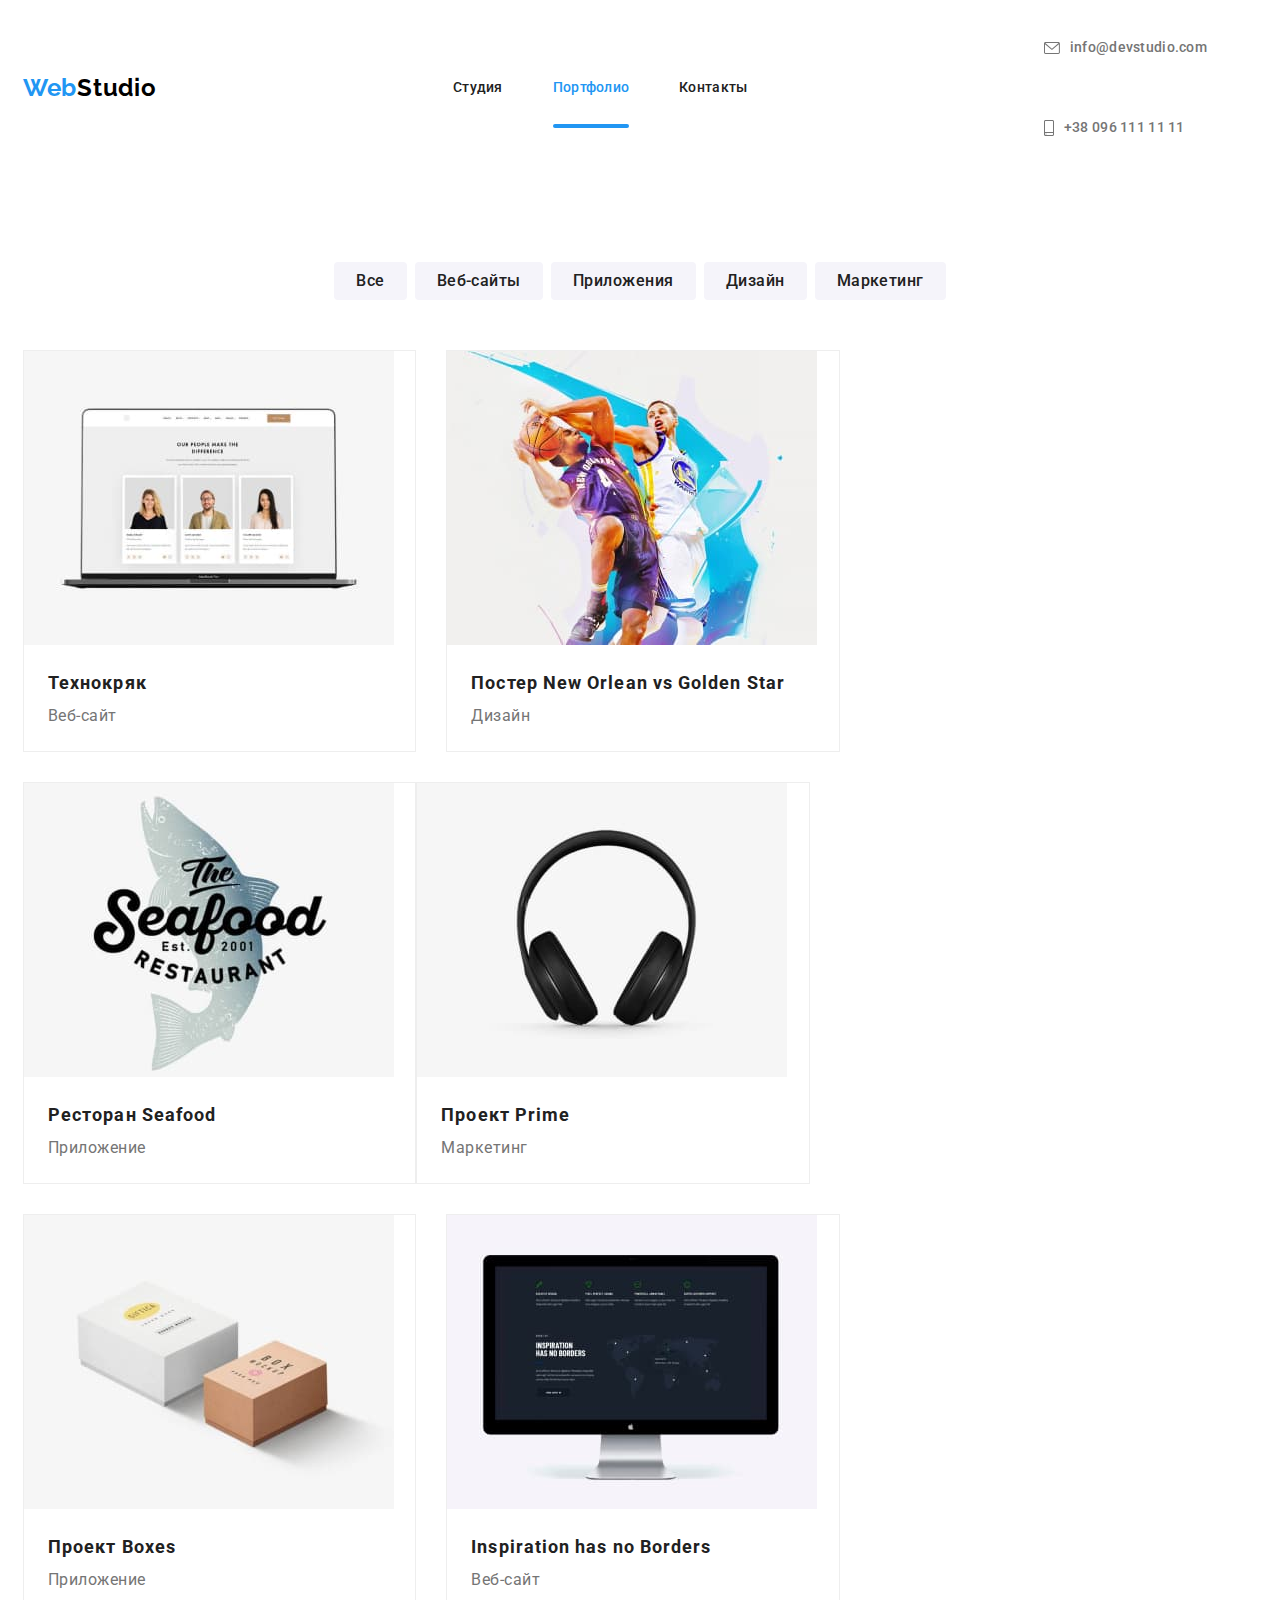
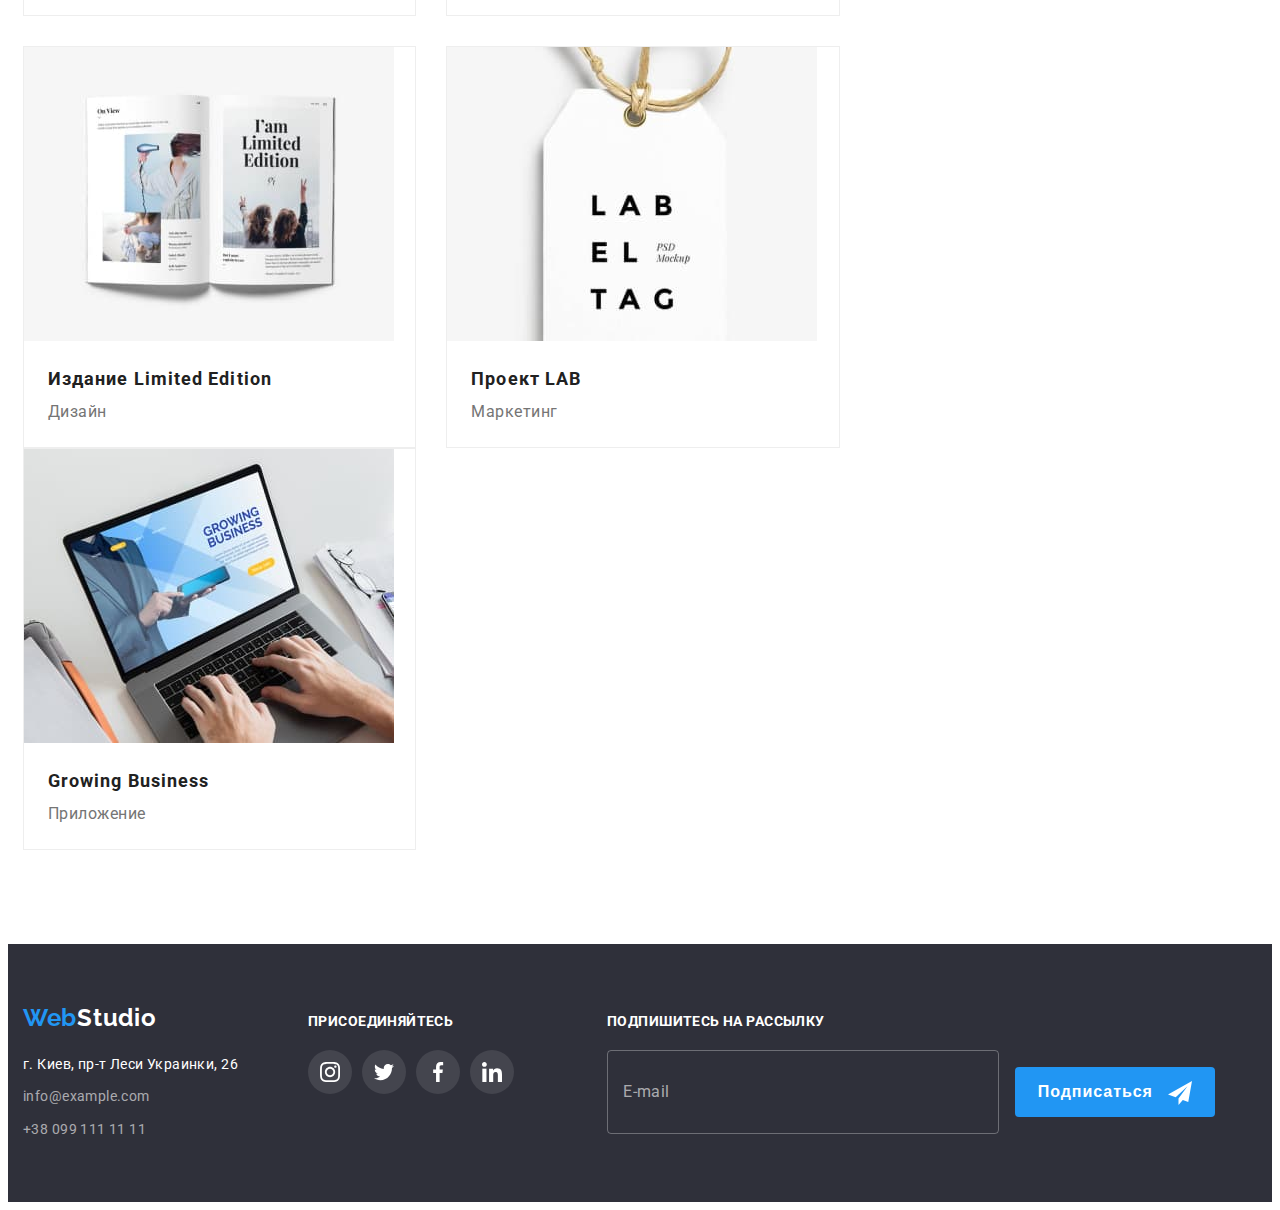
==== portfolio.html @ e081abde "add header mobile-menu" ====
<!DOCTYPE html>
<html lang="en">
    <head>
        <meta charset="UTF-8" />
        <meta http-equiv="X-UA-Compatible" content="IE=edge" />
        <meta name="viewport" content="width=device-width, initial-scale=1.0" />
        <title>Portfolio</title>
        <link rel="preconnect" href="https://fonts.googleapis.com" />
        <link rel="preconnect" href="https://fonts.gstatic.com" crossorigin />
        <link
            href="https://fonts.googleapis.com/css2?family=Raleway:wght@700&family=Roboto:wght@400;500;700;900&display=swap"
            rel="stylesheet"
        />
        <link
            rel="stylesheet"
            href="https://cdnjs.cloudflare.com/ajax/libs/modern-normalize/1.1.0/modern-normalize.min.css"
            integrity="sha512-wpPYUAdjBVSE4KJnH1VR1HeZfpl1ub8YT/NKx4PuQ5NmX2tKuGu6U/JRp5y+Y8XG2tV+wKQpNHVUX03MfMFn9Q=="
            crossorigin="anonymous"
            referrerpolicy="no-referrer"
        />
        <link rel="stylesheet" href="./css/main.min.css" />
    </head>
    <body>
        <header class="header-page">
            <div class="container header-container">
                <a class="logo logo_theme_light link" href="" lang="en"
                    ><span class="logo logo-accent">Web</span>Studio</a
                >
                <nav class="navigation">
                    <ul class="nav-list list">
                        <li class="nav-list__item">
                            <a class="nav-list__link link" href="./index.html">Студия</a>
                        </li>
                        <li class="nav-list__item">
                            <a class="nav-list__link current link" href="">Портфолио</a>
                        </li>
                        <li class="nav-list__item">
                            <a href="" class="nav-list__link link">Контакты</a>
                        </li>
                    </ul>
                </nav>
                <ul class="tel-mail list">
                    <li class="tel-mail__item">
                        <a class="tel-mail__link link" href="mailto:info@devstudio.com">
                            <svg class="tel-mail__icon" width="16" height="12">
                                <use href="./images/icons/sprite.svg#email"></use>
                            </svg>
                            info@devstudio.com
                        </a>
                    </li>
                    <li class="tel-mail__item">
                        <a class="tel-mail__link link" href="tel:+380961111111">
                            <svg class="tel-mail__icon" width="10" height="16">
                                <use href="./images/icons/sprite.svg#phone"></use>
                            </svg>
                            +38 096 111 11 11</a
                        >
                    </li>
                </ul>
            </div>
        </header>
        <main>
            <section class="projects section">
                <div class="container">
                    <h1 class="projects-title visually-hidden">Наши проекты</h1>
                    <ul class="filter-projects list">
                        <li class="filter-projects-item">
                            <button class="filter-projects-btn" type="button">Все</button>
                        </li>
                        <li class="filter-projects-item">
                            <button class="filter-projects-btn" type="button">Веб-сайты</button>
                        </li>
                        <li class="filter-projects-item">
                            <button class="filter-projects-btn" type="button">Приложения</button>
                        </li>
                        <li class="filter-projects-item">
                            <button class="filter-projects-btn" type="button">Дизайн</button>
                        </li>
                        <li class="filter-projects-item">
                            <button class="filter-projects-btn" type="button">Маркетинг</button>
                        </li>
                    </ul>
                    <ul class="projects-list list">
                        <li class="projects-item">
                            <a class="projects-link link" href="">
                                <div class="projects-thumb">
                                    <img
                                        class="projects-img"
                                        src="./images/portfolio-page/project-techno.jpg"
                                        alt="проект Технокряк"
                                        width="370"
                                        height="294"
                                    />
                                    <div class="projects-overlay">
                                        Технокряк это современная площадка распространения
                                        коронавируса. Компании используют эту платформу для
                                        цифрового шпионажа и атак на защищённые сервера конкурентов.
                                    </div>
                                </div>
                                <div class="projects-wrap">
                                    <h2 class="title-projects">Технокряк</h2>
                                    <p class="projects-text">Веб-сайт</p>
                                </div>
                            </a>
                        </li>
                        <li class="projects-item">
                            <a class="projects-link link" href="">
                                <div class="projects-thumb">
                                    <img
                                        class="projects-img"
                                        src="./images/portfolio-page/project-poster.jpg"
                                        alt="проект Постер"
                                        width="370"
                                        height="294"
                                    />
                                    <div class="projects-overlay">
                                        Технокряк это современная площадка распространения
                                        коронавируса. Компании используют эту платформу для
                                        цифрового шпионажа и атак на защищённые сервера конкурентов.
                                    </div>
                                </div>
                                <div class="projects-wrap">
                                    <h2 class="title-projects">
                                        Постер <span lang="en">New Orlean vs Golden Star</span>
                                    </h2>
                                    <p class="projects-text">Дизайн</p>
                                </div>
                            </a>
                        </li>
                        <li class="projects-item">
                            <a class="projects-link link" href="">
                                <div class="projects-thumb">
                                    <img
                                        class="projects-img"
                                        src="./images/portfolio-page/project-seafood.jpg"
                                        alt="проект ресторан Seafood"
                                        width="370"
                                        height="294"
                                    />
                                    <div class="projects-overlay">
                                        Технокряк это современная площадка распространения
                                        коронавируса. Компании используют эту платформу для
                                        цифрового шпионажа и атак на защищённые сервера конкурентов.
                                    </div>
                                </div>
                                <div class="projects-wrap">
                                    <h2 class="title-projects">
                                        Ресторан <span lang="en">Seafood</span>
                                    </h2>
                                    <p class="projects-text">Приложение</p>
                                </div>
                            </a>
                        </li>
                        <li class="projects-item">
                            <a class="projects-link link" href="">
                                <div class="projects-thumb">
                                    <img
                                        class="projects-img"
                                        src="./images/portfolio-page/project-prime.jpg"
                                        alt="проект Prime"
                                        width="370"
                                        height="294"
                                    />
                                    <div class="projects-overlay">
                                        Технокряк это современная площадка распространения
                                        коронавируса. Компании используют эту платформу для
                                        цифрового шпионажа и атак на защищённые сервера конкурентов.
                                    </div>
                                </div>
                                <div class="projects-wrap">
                                    <h2 class="title-projects">
                                        Проект <span lang="en">Prime</span>
                                    </h2>
                                    <p class="projects-text">Маркетинг</p>
                                </div>
                            </a>
                        </li>
                        <li class="projects-item">
                            <a class="projects-link link" href="">
                                <div class="projects-thumb">
                                    <img
                                        class="projects-img"
                                        src="./images/portfolio-page/project-boxes.jpg"
                                        alt="проект Boxes"
                                        width="370"
                                        height="294"
                                    />
                                    <div class="projects-overlay">
                                        Технокряк это современная площадка распространения
                                        коронавируса. Компании используют эту платформу для
                                        цифрового шпионажа и атак на защищённые сервера конкурентов.
                                    </div>
                                </div>
                                <div class="projects-wrap">
                                    <h2 class="title-projects">
                                        Проект <span lang="en">Boxes</span>
                                    </h2>
                                    <p class="projects-text">Приложение</p>
                                </div>
                            </a>
                        </li>
                        <li class="projects-item">
                            <a class="projects-link link" href="">
                                <div class="projects-thumb">
                                    <img
                                        class="projects-img"
                                        src="./images/portfolio-page/project-inspiration.jpg"
                                        alt="проект Inspiration"
                                        width="370"
                                        height="294"
                                    />
                                    <div class="projects-overlay">
                                        Технокряк это современная площадка распространения
                                        коронавируса. Компании используют эту платформу для
                                        цифрового шпионажа и атак на защищённые сервера конкурентов.
                                    </div>
                                </div>
                                <div class="projects-wrap">
                                    <h2 class="title-projects" lang="en">
                                        Inspiration has no Borders
                                    </h2>
                                    <p class="projects-text">Веб-сайт</p>
                                </div>
                            </a>
                        </li>
                        <li class="projects-item">
                            <a class="projects-link link" href="">
                                <div class="projects-thumb">
                                    <img
                                        class="projects-img"
                                        src="./images/portfolio-page/project-edition.jpg"
                                        alt="проект Edition"
                                        width="370"
                                        height="294"
                                    />
                                    <div class="projects-overlay">
                                        Технокряк это современная площадка распространения
                                        коронавируса. Компании используют эту платформу для
                                        цифрового шпионажа и атак на защищённые сервера конкурентов.
                                    </div>
                                </div>
                                <div class="projects-wrap">
                                    <h2 class="title-projects">
                                        Издание <span lang="en">Limited Edition</span>
                                    </h2>
                                    <p class="projects-text">Дизайн</p>
                                </div>
                            </a>
                        </li>
                        <li class="projects-item">
                            <a class="projects-link link" href="">
                                <div class="projects-thumb">
                                    <img
                                        class="projects-img"
                                        src="./images/portfolio-page/project-lab.jpg"
                                        alt="проект LAB"
                                        width="370"
                                        height="294"
                                    />
                                    <div class="projects-overlay">
                                        Технокряк это современная площадка распространения
                                        коронавируса. Компании используют эту платформу для
                                        цифрового шпионажа и атак на защищённые сервера конкурентов.
                                    </div>
                                </div>
                                <div class="projects-wrap">
                                    <h2 class="title-projects">
                                        Проект <span lang="en">LAB</span>
                                    </h2>
                                    <p class="projects-text">Маркетинг</p>
                                </div>
                            </a>
                        </li>
                        <li class="projects-item">
                            <a class="projects-link link" href="">
                                <div class="projects-thumb">
                                    <img
                                        class="projects-img"
                                        src="./images/portfolio-page/project-business.jpg"
                                        alt="проект Business"
                                        width="370"
                                        height="294"
                                    />
                                    <div class="projects-overlay">
                                        Технокряк это современная площадка распространения
                                        коронавируса. Компании используют эту платформу для
                                        цифрового шпионажа и атак на защищённые сервера конкурентов.
                                    </div>
                                </div>
                                <div class="projects-wrap">
                                    <h2 class="title-projects" lang="en">Growing Business</h2>
                                    <p class="projects-text">Приложение</p>
                                </div>
                            </a>
                        </li>
                    </ul>
                </div>
            </section>
        </main>
        <footer class="footer-page">
            <div class="container">
                <div class="logo-contacts-social-subscribe">
                    <div class="logo-contacts">
                        <a class="logo logo_theme_dark link" href="" lang="en"
                            ><span class="logo logo-accent">Web</span>Studio</a
                        >
                        <address>
                            <ul class="contacts list">
                                <li class="contacts__list">
                                    <a
                                        class="address-link link"
                                        href="https://goo.gl/maps/MPuqqHir5dcLgvQc8"
                                        target="_blank"
                                        rel="noopener noreferrer"
                                        >г. Киев, пр-т Леси Украинки, 26</a
                                    >
                                </li>
                                <li class="contacts__list">
                                    <a class="contacts__link link" href="mailto:info@example.com"
                                        >info@example.com</a
                                    >
                                </li>
                                <li class="contacts__list">
                                    <a class="contacts__link link" href="tel:+380991111111"
                                        >+38 099 111 11 11</a
                                    >
                                </li>
                            </ul>
                        </address>
                    </div>
                    <div class="social">
                        <h2 class="social-title">присоединяйтесь</h2>
                        <ul class="social-list list">
                            <li class="social-list__item">
                                <a class="social-list__link_theme_dark" href="">
                                    <svg
                                        class="social-list__icon_theme_dark"
                                        width="20"
                                        height="20"
                                    >
                                        <use href="./images/icons/sprite.svg#instagram"></use>
                                    </svg>
                                </a>
                            </li>
                            <li class="social-list__item">
                                <a class="social-list__link_theme_dark" href="">
                                    <svg
                                        class="social-list__icon_theme_dark"
                                        width="20"
                                        height="20"
                                    >
                                        <use href="./images/icons/sprite.svg#twitter"></use>
                                    </svg>
                                </a>
                            </li>
                            <li class="social-list__item">
                                <a class="social-list__link_theme_dark" href="">
                                    <svg
                                        class="social-list__icon_theme_dark"
                                        width="20"
                                        height="20"
                                    >
                                        <use href="./images/icons/sprite.svg#facebook"></use>
                                    </svg>
                                </a>
                            </li>
                            <li class="social-list__item">
                                <a class="social-list__link_theme_dark" href="">
                                    <svg
                                        class="social-list__icon_theme_dark"
                                        width="20"
                                        height="20"
                                    >
                                        <use href="./images/icons/sprite.svg#linkedin"></use>
                                    </svg>
                                </a>
                            </li>
                        </ul>
                    </div>
                    <div class="subscribe">
                        <b class="subscribe-title">Подпишитесь на рассылку</b>
                        <form class="subscribe-form">
                            <label class="subscribe-field">
                                <input type="text" class="subscribe-input" name="email" />
                                <span class="subscribe-label">E-mail</span>
                            </label>
                            <button class="subscribe-btn" type="submit">
                                Подписаться
                                <svg class="subscribe-icon" width="24" height="24">
                                    <use href="./images/icons/sprite.svg#send"></use>
                                </svg>
                            </button>
                        </form>
                    </div>
                </div>
            </div>
        </footer>
    </body>
</html>
---- css/main.min.css ----
h1,h2,h3,h4,h5,h6,p{margin-top:0;margin-bottom:0}ul,ol{margin-top:0;margin-bottom:0;padding-left:0}img{display:block;max-width:100%;height:auto}.list{list-style:none}.link{text-decoration:none}body{font-family:"Roboto",sans-serif;color:#212121;background-color:#fff}.section{padding-top:94px;padding-bottom:94px}.container{padding-left:15px;padding-right:15px;margin-left:auto;margin-right:auto}.visually-hidden{position:absolute;width:1px;height:1px;margin:-1px;border:0;padding:0;white-space:nowrap;clip-path:inset(100%);clip:rect(0);overflow:hidden}.title{margin-bottom:50px;font-weight:700;font-size:36px;line-height:1.17;text-align:center;letter-spacing:0.03em}.current::after{position:absolute;left:0;bottom:0;content:'';display:block;width:100%;height:4px;background:#2196f3;border-radius:2px}.header-page{position:relative}.header-container{display:flex;justify-content:space-between;align-items:center}@media screen and (max-width: 767px){.burger-btn{background-color:transparent;border:none;padding:10px 0;line-height:0;transition:fill 250ms cubic-bezier(0.4, 0, 0.2, 1)}.burger-btn__icon{fill:#000}.burger-btn:hover .burger-btn__icon,.burger-btn:focus .burger-btn__icon{fill:#2196f3}}@media screen and (min-width: 768px){.burger-btn{display:none}}@media screen and (max-width: 767px){.mobile-menu{position:absolute;top:0;left:0;width:100%;height:100vh;background-color:pink;box-shadow:0px 4px 8px rgba(0,0,0,0.04),0px 2px 4px rgba(0,0,0,0.08),0px 1px 3px rgba(0,0,0,0.16);overflow:auto;opacity:0;visibility:hidden;pointer-events:none;transition:opacity 250ms cubic-bezier(0.4, 0, 0.2, 1),visibility 250ms cubic-bezier(0.4, 0, 0.2, 1)}.mobile-menu.is-open{opacity:1;visibility:visible;pointer-events:auto}.mobile-menu__container{position:relative;padding:48px 15px;margin-left:auto;margin-right:auto}.mobile-menu__close-btn{position:absolute;top:10px;right:15px;background-color:transparent;border:none;padding:0;line-height:0}}@media screen and (min-width: 768px){.mobile-menu{display:none}}.social-list{display:flex;justify-content:center}.social-list__link_theme_light{display:flex;justify-content:center;align-items:center;width:44px;height:44px;background-color:#fff;border-radius:50%;transition:background-color 250ms cubic-bezier(0.4, 0, 0.2, 1)}.social-list__link_theme_light:hover,.social-list__link_theme_light:focus{background-color:#2196f3}.social-list__link_theme_dark{display:flex;justify-content:center;align-items:center;width:44px;height:44px;background-color:rgba(255,255,255,0.1);border-radius:50%;transition:background-color 250ms cubic-bezier(0.4, 0, 0.2, 1)}.social-list__link_theme_dark:hover,.social-list__link_theme_dark:focus{background-color:#2196f3}.social-list__item:not(:last-child){margin-right:10px}.social-list__icon_theme_light{fill:#afb1b8;transition:fill 250ms cubic-bezier(0.4, 0, 0.2, 1)}.social-list__icon_theme_light:hover,.social-list__icon_theme_light:focus{fill:#2196f3}.social-list__link_theme_light:hover .social-list__icon_theme_light,.social-list__link_theme_light:focus .social-list__icon_theme_light{fill:#fff}.social-list__icon_theme_dark{fill:#fff}.social{margin-right:93px}.social-title{margin-bottom:20px;font-weight:700;font-size:14px;line-height:1.14;letter-spacing:0.03em;text-transform:uppercase;color:#fff}.logo{font-family:"Raleway",sans-serif;font-weight:700;font-size:24px;line-height:1.17;letter-spacing:0.03em}.logo-accent{color:#2196f3}.logo_theme_light{display:block;padding-top:16px;padding-bottom:16px;color:#000000}.logo_theme_dark{display:block;margin-bottom:20px;color:#fff}@media screen and (max-width: 767px){.navigation{display:none}}.nav-list{display:flex}.nav-list .nav-list__link.current{color:#2196f3}.nav-list__item:not(:last-child){margin-right:50px}.nav-list__link{position:relative;display:block;padding-top:32px;padding-bottom:32px;font-weight:500;font-size:14px;line-height:1.14;letter-spacing:0.02em;color:#212121;transition:color 250ms cubic-bezier(0.4, 0, 0.2, 1)}.nav-list__link:hover,.nav-list__link:focus{color:#2196f3}@media screen and (max-width: 767px){.tel-mail{display:none}}.tel-mail__item:not(:last-child){margin-right:50px}.tel-mail__link{display:flex;align-items:center;padding-top:32px;padding-bottom:32px;font-weight:500;font-size:14px;line-height:1.14;letter-spacing:0.02em;color:#757575;transition:color 250ms cubic-bezier(0.4, 0, 0.2, 1)}.tel-mail__link:hover,.tel-mail__link:focus{color:#2196f3}.tel-mail__icon{margin-right:10px;fill:#757575;transition:fill 250ms cubic-bezier(0.4, 0, 0.2, 1)}.tel-mail__link:hover .tel-mail__icon,.tel-mail__link:focus .tel-mail__icon{fill:#2196f3}.hero{padding-top:200px;padding-bottom:200px;background-image:linear-gradient(rgba(47,48,58,0.4), rgba(47,48,58,0.4)),url("../images/main-page/main-img.jpg");background-size:cover;background-color:#c4c4c4;text-align:center}.hero-title{margin-bottom:30px;font-weight:900;font-size:44px;line-height:1.36;letter-spacing:0.06em;text-transform:uppercase;color:#fff}.hero-btn{min-width:200px;padding:10px 32px;background-color:#2196f3;box-shadow:0px 4px 4px rgba(0,0,0,0.15);border-radius:4px;border:none;cursor:pointer;font-family:inherit;font-weight:700;font-size:16px;line-height:1.88;letter-spacing:0.06em;color:#fff;transition:background-color 250ms cubic-bezier(0.4, 0, 0.2, 1)}.hero-btn:hover,.hero-btn:focus{background-color:#188ce8}.benefits{padding-top:94px}.benefits-list{display:flex;flex-wrap:wrap}.benefits-item{width:270px}.benefits-item:not(:last-child){margin-right:30px}.benefits-wrap{display:flex;align-items:center;justify-content:center;width:270px;height:120px;margin-bottom:30px;background:#f5f4fa;border-radius:4px}.benefits-subtitle{margin-bottom:10px;font-weight:700;font-size:14px;line-height:1.14;letter-spacing:0.03em;text-transform:uppercase}.benefits-text{font-weight:400;font-size:14px;line-height:1.71;letter-spacing:0.03em;color:#757575}.services-list{display:flex;flex-wrap:wrap}.services-item{position:relative;margin-bottom:30px;flex-basis:calc((100% - 60px) / 3)}.services-item:not(:nth-child(3n)){margin-right:30px}.services-item:nth-last-child(-n+3){margin-bottom:0}.services-label{position:absolute;bottom:0;padding:27px 10px;width:370px;height:70px;font-weight:700;font-size:14px;text-align:center;line-height:1.14;letter-spacing:0.03em;text-transform:uppercase;color:#fff;background:rgba(47,48,58,0.8)}.team{background-color:#f5f4fa}.team-list{display:flex;flex-wrap:wrap}.team-item{margin-bottom:30px;flex-basis:calc((100% - 90px) / 4);background-color:#fff;box-shadow:0px 1px 3px rgba(0,0,0,0.12),0px 1px 1px rgba(0,0,0,0.14),0px 2px 1px rgba(0,0,0,0.2);border-radius:0px 0px 4px 4px}.team-item:not(:nth-child(4n)){margin-right:30px}.team-item:nth-last-child(-n+4){margin-bottom:0}.team-wrap{padding:30px 20px}.team-title{margin-bottom:10px;font-weight:500;font-size:16px;line-height:1.19;text-align:center;letter-spacing:0.03em}.team-text{margin-bottom:16px;font-weight:400;font-size:16px;line-height:1.19;text-align:center;letter-spacing:0.03em;color:#757575}.clients-list{display:flex;justify-content:center}.clients-item:not(:last-child){margin-right:30px}.clients-icon{fill:#afb1b8;transition:fill 250ms cubic-bezier(0.4, 0, 0.2, 1)}.clients-link:hover .clients-icon,.clients-link:focus .clients-icon{fill:#2196f3}.clients-link{display:flex;align-items:center;justify-content:center;width:170px;height:92px;border:1px solid #afb1b8;border-radius:4px;color:#afb1b8;transition:border 250ms cubic-bezier(0.4, 0, 0.2, 1)}.clients-link:hover,.clients-link:focus{fill:#2196f3;border:1px solid #2196f3}.footer-page{padding-top:60px;padding-bottom:60px;background-color:#2f303a}.logo-contacts-social-subscribe{display:flex;align-items:baseline}.logo-contacts{margin-right:70px}.address-link{font-style:normal;font-weight:400;font-size:14px;line-height:1.71;letter-spacing:0.03em;color:#fff;transition:color 250ms cubic-bezier(0.4, 0, 0.2, 1)}.address-link:hover,.address-link:focus{color:#2196f3}.contacts__list:not(:last-child){margin-bottom:9px}.contacts__link{font-style:normal;font-weight:400;font-size:14px;line-height:1.71;letter-spacing:0.03em;color:rgba(255,255,255,0.6);transition:color 250ms cubic-bezier(0.4, 0, 0.2, 1)}.contacts__link:hover,.contacts__link:focus{color:#2196f3}.subscribe-title{display:block;margin-bottom:20px;font-weight:700;font-size:14px;line-height:1.14;letter-spacing:0.03em;text-transform:uppercase;color:#fff}.subscribe-field{position:relative}.subscribe-input{padding:16px;margin-right:12px;width:358px;height:50px;background-color:transparent;border:1px solid rgba(255,255,255,0.3);border-radius:4px;color:#fff}.subscribe-label{position:absolute;top:0;left:16px;font-weight:400;font-size:16px;line-height:1.25;letter-spacing:0.03em;color:rgba(255,255,255,0.6)}.subscribe-btn{min-width:200px;padding:10px;font-weight:700;font-size:16px;line-height:1.88;letter-spacing:0.06em;color:#fff;background:#2196f3;border-radius:4px;border-style:none;cursor:pointer;box-shadow:none}.subscribe-icon{margin-left:10px;vertical-align:middle;text-align:center}.backdrop{position:fixed;top:0;left:0;background-color:rgba(0,0,0,0.2);width:100%;height:100%;opacity:1;transition:opacity 250ms cubic-bezier(0.4, 0, 0.2, 1)}.backdrop.is-hidden{opacity:0;pointer-events:none}.modal{position:absolute;top:50%;left:50%;transform:translate(-50%, -50%) scale(1);width:528px;height:581px;background-color:#fff;box-shadow:0px 1px 3px rgba(0,0,0,0.12),0px 1px 1px rgba(0,0,0,0.14),0px 2px 1px rgba(0,0,0,0.2);border-radius:4px;opacity:1;transition:transform 250ms cubic-bezier(0.4, 0, 0.2, 1),opacity 250ms cubic-bezier(0.4, 0, 0.2, 1)}.backdrop.is-hidden .modal{transform:translate(-50%, -50%) scale(0.5);opacity:0}.modal-btn{display:flex;margin-left:auto;padding:8px;border:none;background-color:#fff;cursor:pointer}.modal-icon{padding:6px;text-align:center;border:1px solid rgba(0,0,0,0.1);border-radius:50%;transition:fill 250ms cubic-bezier(0.4, 0, 0.2, 1)}.modal-btn:hover .modal-icon,.modal-btn:focus .modal-icon{fill:#2196f3}.modal-form{padding:0 40px}.modal-form-title{display:block;margin-bottom:12px;font-weight:700;font-size:20px;line-height:1.15;text-align:center;letter-spacing:0.03em;color:#212121}.modal-field{position:relative;display:flex;flex-direction:column}.modal-label{margin-bottom:4px;font-weight:400;font-size:12px;line-height:1.17;letter-spacing:0.01em;color:#757575}.modal-input{padding-left:40px;width:448px;height:40px;margin-bottom:10px;border:1px solid rgba(33,33,33,0.2);border-radius:4px;transition:border 250ms cubic-bezier(0.4, 0, 0.2, 1)}.modal-input:hover,.modal-input:focus{border:1px solid #2196f3}.form-icon{position:absolute;top:42%;left:12px;fill:#212121;transition:fill 250ms cubic-bezier(0.4, 0, 0.2, 1)}.modal-input:hover+.form-icon,.modal-input:focus+.form-icon{fill:#2196f3}.modal-textarea{padding:12px 16px;margin-bottom:20px;width:448px;height:120px;font-weight:400;font-size:12px;line-height:1.17;letter-spacing:0.01em;border:1px solid rgba(33,33,33,0.2);border-radius:4px;resize:none;transition:border 250ms cubic-bezier(0.4, 0, 0.2, 1)}.modal-textarea:hover,.modal-textarea:focus{border:1px solid #2196f3}.modal-textarea::placeholder{color:rgba(117,117,117,0.5)}.form-btn{min-width:200px;padding:10px;display:block;margin-left:auto;margin-right:auto;font-weight:700;font-size:16px;line-height:1.88;text-align:center;letter-spacing:0.06em;color:#ffffff;background-color:#2196f3;box-shadow:0px 4px 4px rgba(0,0,0,0.15);border-radius:4px;border:none;cursor:pointer;transition:background-color 250ms cubic-bezier(0.4, 0, 0.2, 1)}.form-btn:hover,.form-btn:focus{background-color:#188ce8}.checkbox-label{display:flex;align-items:center;margin-bottom:30px;font-weight:400;font-size:14px;line-height:1.71;letter-spacing:0.03em;color:#757575}.checkbox-link{margin-left:4px;font-weight:400;font-size:14px;line-height:1.71;letter-spacing:0.03em;text-decoration-line:underline;color:#2196f3}.checkbox{position:absolute;width:1px;height:1px;margin:-1px;border:0;padding:0;white-space:nowrap;clip-path:inset(100%);clip:rect(0);overflow:hidden}.checkbox-icon{margin-right:8px;fill:none;border:2px solid #212121;border-radius:2px;transition:background-color 250ms cubic-bezier(0.4, 0, 0.2, 1)}.checkbox:checked+.checkbox-icon{background-color:#2196f3;border:none;background-size:contain;background-origin:border-box}.filter-projects{margin-bottom:50px;display:flex;justify-content:center}.filter-projects-item:not(:last-child){margin-right:8px}.filter-projects-btn{padding:6px 22px;font-family:inherit;font-weight:500;font-size:16px;line-height:1.63;text-align:center;letter-spacing:0.03em;color:#212121;background-color:#f5f4fa;border-radius:4px;border-style:none;cursor:pointer;box-shadow:none;transition:background-color 250ms cubic-bezier(0.4, 0, 0.2, 1),color 250ms cubic-bezier(0.4, 0, 0.2, 1),box-shadow 250ms cubic-bezier(0.4, 0, 0.2, 1)}.filter-projects-btn:hover,.filter-projects-btn:focus{background-color:#2196f3;color:#fff;box-shadow:0px 3px 1px rgba(0,0,0,0.1),0px 1px 2px rgba(0,0,0,0.08),0px 2px 2px rgba(0,0,0,0.12)}.projects-list{display:flex;flex-wrap:wrap}.projects-item{margin-bottom:30px;flex-basis:calc((100% - 60px) / 3);border:1px solid #eeeeee}.projects-item:nth-last-child(-n+3){margin-bottom:0}.projects-item:not(:nth-child(3n)){margin-right:30px}.projects-link{display:block;box-shadow:none;transition:box-shadow 250ms cubic-bezier(0.4, 0, 0.2, 1)}.projects-link:hover,.projects-link:focus{box-shadow:0px 1px 1px rgba(0,0,0,0.12),0px 4px 4px rgba(0,0,0,0.06),1px 4px 6px rgba(0,0,0,0.16)}.projects-thumb{position:relative;overflow:hidden}.projects-overlay{position:absolute;width:100%;height:100%;top:0;padding:63px 24px;background:rgba(33,150,243,0.9);font-weight:400;font-size:18px;line-height:1.56;letter-spacing:0.03em;color:#fff;opacity:0;transform:translateY(100%);transition:transform 250ms cubic-bezier(0.4, 0, 0.2, 1),opacity 250ms cubic-bezier(0.4, 0, 0.2, 1)}.projects-link:hover .projects-overlay,.projects-link:focus .projects-overlay{opacity:1;transform:translateY(0)}.projects-wrap{padding:20px 24px}.title-projects{font-weight:700;font-size:18px;line-height:2;letter-spacing:0.06em;color:#212121}.projects-text{font-weight:400;font-size:16px;line-height:1.88;letter-spacing:0.03em;color:#757575}
/*# sourceMappingURL=main.min.css.map */
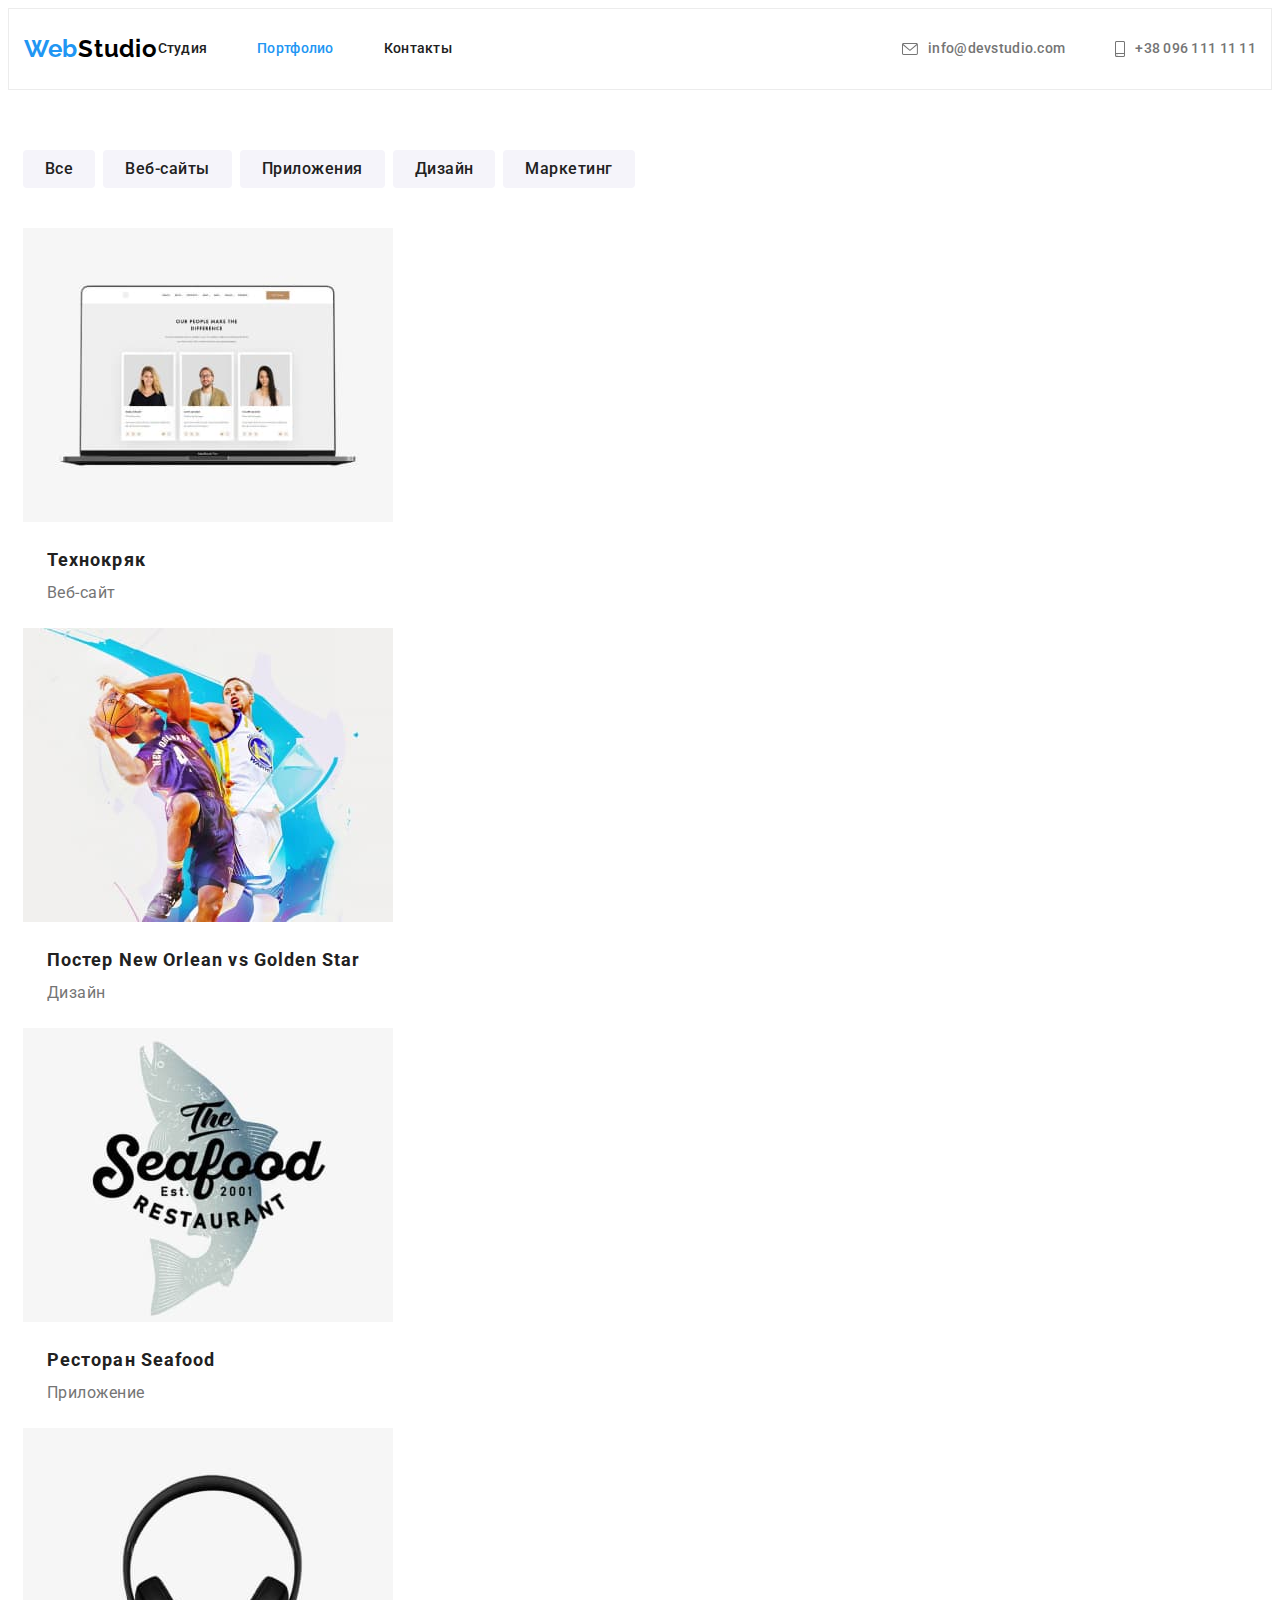
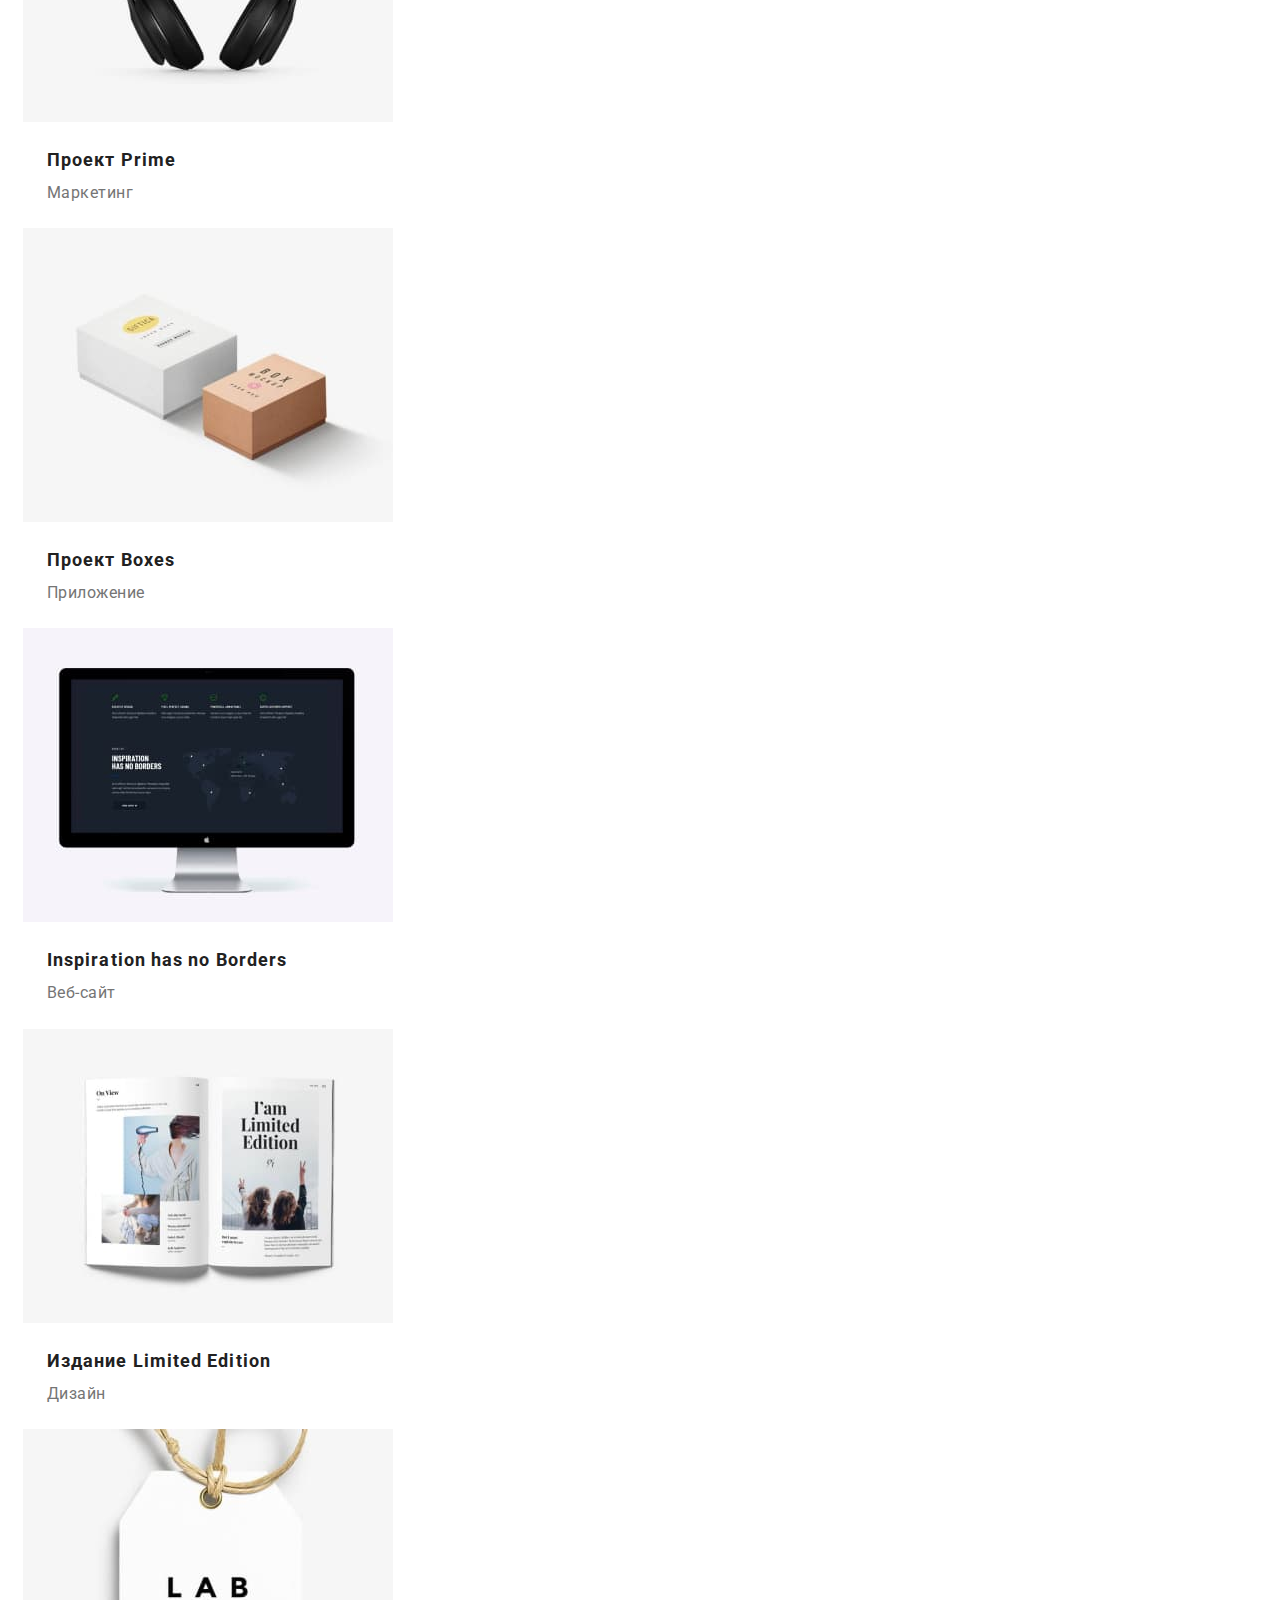
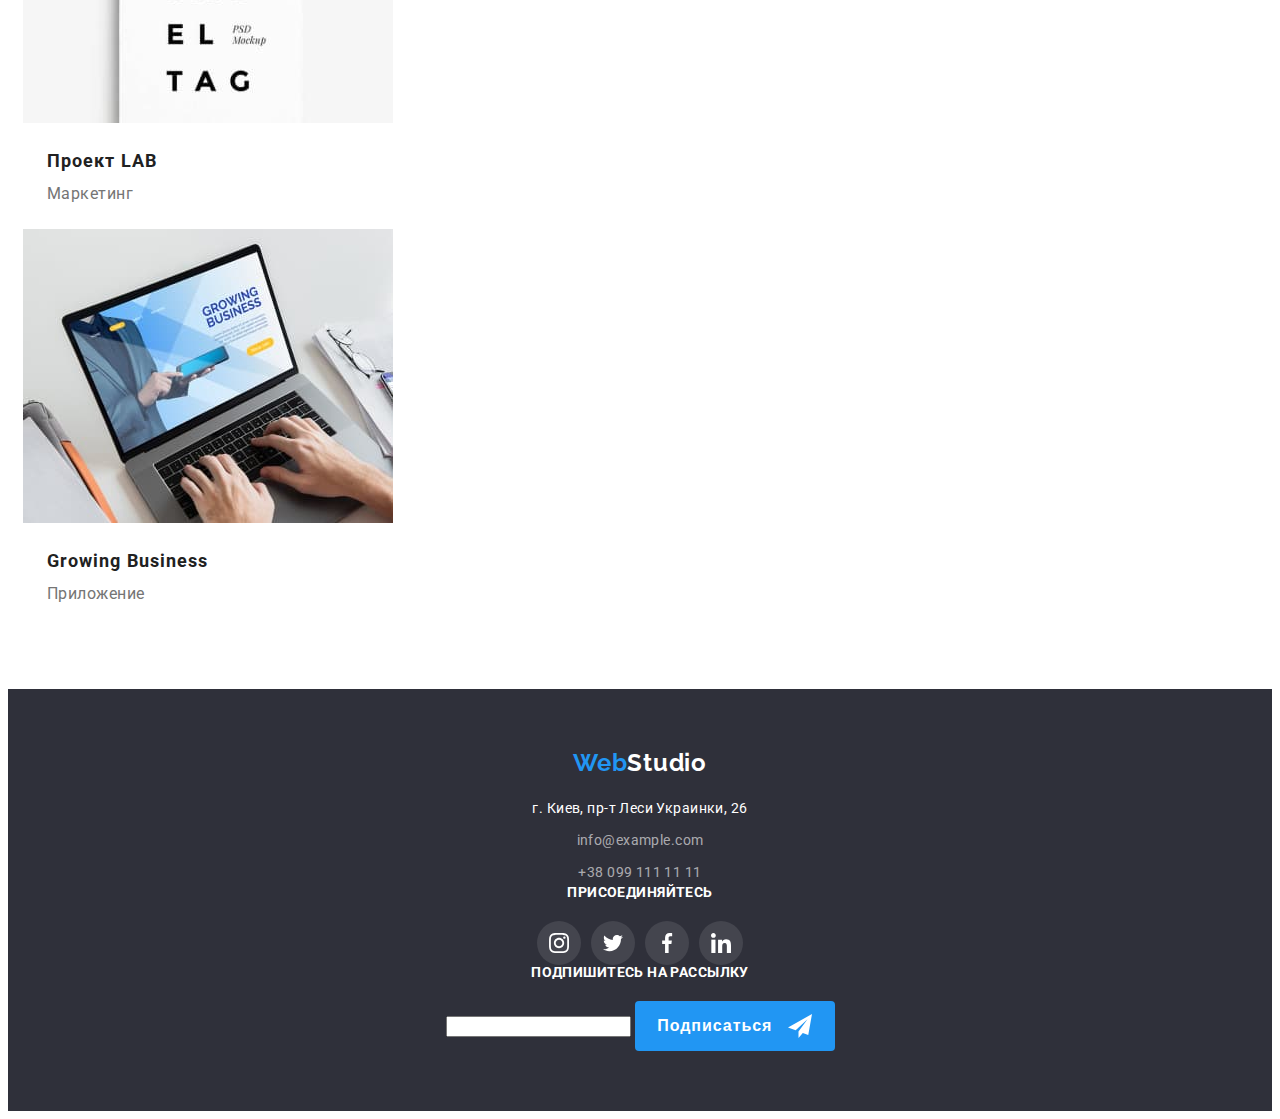
==== commit 9ce2f865: "add mobile version" ====
--- a/portfolio.html
+++ b/portfolio.html
@@ -26,6 +26,11 @@
                 <a class="logo logo_theme_light link" href="" lang="en"
                     ><span class="logo logo-accent">Web</span>Studio</a
                 >
+                <button type="button" class="burger-btn" data-menu-open>
+                    <svg class="burger-btn__icon" width="40" height="40">
+                        <use href="./images/icons/sprite.svg#burger-menu"></use>
+                    </svg>
+                </button>
                 <nav class="navigation">
                     <ul class="nav-list list">
                         <li class="nav-list__item">
@@ -57,6 +62,56 @@
                         >
                     </li>
                 </ul>
+            </div>
+            <div class="mobile-menu" data-menu>
+                <div class="mobile-menu__container">
+                    <button type="button" class="mobile-menu__close-btn" data-menu-close>
+                        <svg class="mobile-menu__icon" width="40" height="40">
+                            <use href="./images/icons/sprite.svg#close-burger"></use>
+                        </svg>
+                    </button>
+                    <ul class="nav-list list">
+                        <li class="nav-list__item">
+                            <a class="nav-list__link link" href="./index.html">Студия</a>
+                        </li>
+                        <li class="nav-list__item">
+                            <a class="nav-list__link current link" href="">Портфолио</a>
+                        </li>
+                        <li class="nav-list__item">
+                            <a class="nav-list__link link" href="">Контакты</a>
+                        </li>
+                    </ul>
+                    <ul class="mobile-contacts list">
+                        <li class="mobile-contacts__item">
+                            <a
+                                class="mobile-contacts__link mobile-contacts_phone_blue link"
+                                href="tel:+380961111111"
+                                >+38 096 111 11 11
+                            </a>
+                        </li>
+                        <li class="mobile-contacts__item">
+                            <a
+                                class="mobile-contacts__link mobile-contacts_mail_grey link"
+                                href="mailto:info@devstudio.com"
+                                >info@devstudio.com</a
+                            >
+                        </li>
+                    </ul>
+                    <ul class="mobile-social list">
+                        <li class="mobile-social__item">
+                            <a class="mobile-social__link link" href="">Instagram</a>
+                        </li>
+                        <li class="mobile-social__item">
+                            <a class="mobile-social__link link" href="">Twitter</a>
+                        </li>
+                        <li class="mobile-social__item">
+                            <a class="mobile-social__link link" href="">Facebook</a>
+                        </li>
+                        <li class="mobile-social__item">
+                            <a class="mobile-social__link link" href="">LinkedIn</a>
+                        </li>
+                    </ul>
+                </div>
             </div>
         </header>
         <main>
@@ -395,5 +450,6 @@
                 </div>
             </div>
         </footer>
+        <script src="./js/menu.js"></script>
     </body>
 </html>
--- a/css/main.min.css
+++ b/css/main.min.css
@@ -1,2 +1,2 @@
-h1,h2,h3,h4,h5,h6,p{margin-top:0;margin-bottom:0}ul,ol{margin-top:0;margin-bottom:0;padding-left:0}img{display:block;max-width:100%;height:auto}.list{list-style:none}.link{text-decoration:none}body{font-family:"Roboto",sans-serif;color:#212121;background-color:#fff}.section{padding-top:94px;padding-bottom:94px}.container{padding-left:15px;padding-right:15px;margin-left:auto;margin-right:auto}.visually-hidden{position:absolute;width:1px;height:1px;margin:-1px;border:0;padding:0;white-space:nowrap;clip-path:inset(100%);clip:rect(0);overflow:hidden}.title{margin-bottom:50px;font-weight:700;font-size:36px;line-height:1.17;text-align:center;letter-spacing:0.03em}.current::after{position:absolute;left:0;bottom:0;content:'';display:block;width:100%;height:4px;background:#2196f3;border-radius:2px}.header-page{position:relative}.header-container{display:flex;justify-content:space-between;align-items:center}@media screen and (max-width: 767px){.burger-btn{background-color:transparent;border:none;padding:10px 0;line-height:0;transition:fill 250ms cubic-bezier(0.4, 0, 0.2, 1)}.burger-btn__icon{fill:#000}.burger-btn:hover .burger-btn__icon,.burger-btn:focus .burger-btn__icon{fill:#2196f3}}@media screen and (min-width: 768px){.burger-btn{display:none}}@media screen and (max-width: 767px){.mobile-menu{position:absolute;top:0;left:0;width:100%;height:100vh;background-color:pink;box-shadow:0px 4px 8px rgba(0,0,0,0.04),0px 2px 4px rgba(0,0,0,0.08),0px 1px 3px rgba(0,0,0,0.16);overflow:auto;opacity:0;visibility:hidden;pointer-events:none;transition:opacity 250ms cubic-bezier(0.4, 0, 0.2, 1),visibility 250ms cubic-bezier(0.4, 0, 0.2, 1)}.mobile-menu.is-open{opacity:1;visibility:visible;pointer-events:auto}.mobile-menu__container{position:relative;padding:48px 15px;margin-left:auto;margin-right:auto}.mobile-menu__close-btn{position:absolute;top:10px;right:15px;background-color:transparent;border:none;padding:0;line-height:0}}@media screen and (min-width: 768px){.mobile-menu{display:none}}.social-list{display:flex;justify-content:center}.social-list__link_theme_light{display:flex;justify-content:center;align-items:center;width:44px;height:44px;background-color:#fff;border-radius:50%;transition:background-color 250ms cubic-bezier(0.4, 0, 0.2, 1)}.social-list__link_theme_light:hover,.social-list__link_theme_light:focus{background-color:#2196f3}.social-list__link_theme_dark{display:flex;justify-content:center;align-items:center;width:44px;height:44px;background-color:rgba(255,255,255,0.1);border-radius:50%;transition:background-color 250ms cubic-bezier(0.4, 0, 0.2, 1)}.social-list__link_theme_dark:hover,.social-list__link_theme_dark:focus{background-color:#2196f3}.social-list__item:not(:last-child){margin-right:10px}.social-list__icon_theme_light{fill:#afb1b8;transition:fill 250ms cubic-bezier(0.4, 0, 0.2, 1)}.social-list__icon_theme_light:hover,.social-list__icon_theme_light:focus{fill:#2196f3}.social-list__link_theme_light:hover .social-list__icon_theme_light,.social-list__link_theme_light:focus .social-list__icon_theme_light{fill:#fff}.social-list__icon_theme_dark{fill:#fff}.social{margin-right:93px}.social-title{margin-bottom:20px;font-weight:700;font-size:14px;line-height:1.14;letter-spacing:0.03em;text-transform:uppercase;color:#fff}.logo{font-family:"Raleway",sans-serif;font-weight:700;font-size:24px;line-height:1.17;letter-spacing:0.03em}.logo-accent{color:#2196f3}.logo_theme_light{display:block;padding-top:16px;padding-bottom:16px;color:#000000}.logo_theme_dark{display:block;margin-bottom:20px;color:#fff}@media screen and (max-width: 767px){.navigation{display:none}}.nav-list{display:flex}.nav-list .nav-list__link.current{color:#2196f3}.nav-list__item:not(:last-child){margin-right:50px}.nav-list__link{position:relative;display:block;padding-top:32px;padding-bottom:32px;font-weight:500;font-size:14px;line-height:1.14;letter-spacing:0.02em;color:#212121;transition:color 250ms cubic-bezier(0.4, 0, 0.2, 1)}.nav-list__link:hover,.nav-list__link:focus{color:#2196f3}@media screen and (max-width: 767px){.tel-mail{display:none}}.tel-mail__item:not(:last-child){margin-right:50px}.tel-mail__link{display:flex;align-items:center;padding-top:32px;padding-bottom:32px;font-weight:500;font-size:14px;line-height:1.14;letter-spacing:0.02em;color:#757575;transition:color 250ms cubic-bezier(0.4, 0, 0.2, 1)}.tel-mail__link:hover,.tel-mail__link:focus{color:#2196f3}.tel-mail__icon{margin-right:10px;fill:#757575;transition:fill 250ms cubic-bezier(0.4, 0, 0.2, 1)}.tel-mail__link:hover .tel-mail__icon,.tel-mail__link:focus .tel-mail__icon{fill:#2196f3}.hero{padding-top:200px;padding-bottom:200px;background-image:linear-gradient(rgba(47,48,58,0.4), rgba(47,48,58,0.4)),url("../images/main-page/main-img.jpg");background-size:cover;background-color:#c4c4c4;text-align:center}.hero-title{margin-bottom:30px;font-weight:900;font-size:44px;line-height:1.36;letter-spacing:0.06em;text-transform:uppercase;color:#fff}.hero-btn{min-width:200px;padding:10px 32px;background-color:#2196f3;box-shadow:0px 4px 4px rgba(0,0,0,0.15);border-radius:4px;border:none;cursor:pointer;font-family:inherit;font-weight:700;font-size:16px;line-height:1.88;letter-spacing:0.06em;color:#fff;transition:background-color 250ms cubic-bezier(0.4, 0, 0.2, 1)}.hero-btn:hover,.hero-btn:focus{background-color:#188ce8}.benefits{padding-top:94px}.benefits-list{display:flex;flex-wrap:wrap}.benefits-item{width:270px}.benefits-item:not(:last-child){margin-right:30px}.benefits-wrap{display:flex;align-items:center;justify-content:center;width:270px;height:120px;margin-bottom:30px;background:#f5f4fa;border-radius:4px}.benefits-subtitle{margin-bottom:10px;font-weight:700;font-size:14px;line-height:1.14;letter-spacing:0.03em;text-transform:uppercase}.benefits-text{font-weight:400;font-size:14px;line-height:1.71;letter-spacing:0.03em;color:#757575}.services-list{display:flex;flex-wrap:wrap}.services-item{position:relative;margin-bottom:30px;flex-basis:calc((100% - 60px) / 3)}.services-item:not(:nth-child(3n)){margin-right:30px}.services-item:nth-last-child(-n+3){margin-bottom:0}.services-label{position:absolute;bottom:0;padding:27px 10px;width:370px;height:70px;font-weight:700;font-size:14px;text-align:center;line-height:1.14;letter-spacing:0.03em;text-transform:uppercase;color:#fff;background:rgba(47,48,58,0.8)}.team{background-color:#f5f4fa}.team-list{display:flex;flex-wrap:wrap}.team-item{margin-bottom:30px;flex-basis:calc((100% - 90px) / 4);background-color:#fff;box-shadow:0px 1px 3px rgba(0,0,0,0.12),0px 1px 1px rgba(0,0,0,0.14),0px 2px 1px rgba(0,0,0,0.2);border-radius:0px 0px 4px 4px}.team-item:not(:nth-child(4n)){margin-right:30px}.team-item:nth-last-child(-n+4){margin-bottom:0}.team-wrap{padding:30px 20px}.team-title{margin-bottom:10px;font-weight:500;font-size:16px;line-height:1.19;text-align:center;letter-spacing:0.03em}.team-text{margin-bottom:16px;font-weight:400;font-size:16px;line-height:1.19;text-align:center;letter-spacing:0.03em;color:#757575}.clients-list{display:flex;justify-content:center}.clients-item:not(:last-child){margin-right:30px}.clients-icon{fill:#afb1b8;transition:fill 250ms cubic-bezier(0.4, 0, 0.2, 1)}.clients-link:hover .clients-icon,.clients-link:focus .clients-icon{fill:#2196f3}.clients-link{display:flex;align-items:center;justify-content:center;width:170px;height:92px;border:1px solid #afb1b8;border-radius:4px;color:#afb1b8;transition:border 250ms cubic-bezier(0.4, 0, 0.2, 1)}.clients-link:hover,.clients-link:focus{fill:#2196f3;border:1px solid #2196f3}.footer-page{padding-top:60px;padding-bottom:60px;background-color:#2f303a}.logo-contacts-social-subscribe{display:flex;align-items:baseline}.logo-contacts{margin-right:70px}.address-link{font-style:normal;font-weight:400;font-size:14px;line-height:1.71;letter-spacing:0.03em;color:#fff;transition:color 250ms cubic-bezier(0.4, 0, 0.2, 1)}.address-link:hover,.address-link:focus{color:#2196f3}.contacts__list:not(:last-child){margin-bottom:9px}.contacts__link{font-style:normal;font-weight:400;font-size:14px;line-height:1.71;letter-spacing:0.03em;color:rgba(255,255,255,0.6);transition:color 250ms cubic-bezier(0.4, 0, 0.2, 1)}.contacts__link:hover,.contacts__link:focus{color:#2196f3}.subscribe-title{display:block;margin-bottom:20px;font-weight:700;font-size:14px;line-height:1.14;letter-spacing:0.03em;text-transform:uppercase;color:#fff}.subscribe-field{position:relative}.subscribe-input{padding:16px;margin-right:12px;width:358px;height:50px;background-color:transparent;border:1px solid rgba(255,255,255,0.3);border-radius:4px;color:#fff}.subscribe-label{position:absolute;top:0;left:16px;font-weight:400;font-size:16px;line-height:1.25;letter-spacing:0.03em;color:rgba(255,255,255,0.6)}.subscribe-btn{min-width:200px;padding:10px;font-weight:700;font-size:16px;line-height:1.88;letter-spacing:0.06em;color:#fff;background:#2196f3;border-radius:4px;border-style:none;cursor:pointer;box-shadow:none}.subscribe-icon{margin-left:10px;vertical-align:middle;text-align:center}.backdrop{position:fixed;top:0;left:0;background-color:rgba(0,0,0,0.2);width:100%;height:100%;opacity:1;transition:opacity 250ms cubic-bezier(0.4, 0, 0.2, 1)}.backdrop.is-hidden{opacity:0;pointer-events:none}.modal{position:absolute;top:50%;left:50%;transform:translate(-50%, -50%) scale(1);width:528px;height:581px;background-color:#fff;box-shadow:0px 1px 3px rgba(0,0,0,0.12),0px 1px 1px rgba(0,0,0,0.14),0px 2px 1px rgba(0,0,0,0.2);border-radius:4px;opacity:1;transition:transform 250ms cubic-bezier(0.4, 0, 0.2, 1),opacity 250ms cubic-bezier(0.4, 0, 0.2, 1)}.backdrop.is-hidden .modal{transform:translate(-50%, -50%) scale(0.5);opacity:0}.modal-btn{display:flex;margin-left:auto;padding:8px;border:none;background-color:#fff;cursor:pointer}.modal-icon{padding:6px;text-align:center;border:1px solid rgba(0,0,0,0.1);border-radius:50%;transition:fill 250ms cubic-bezier(0.4, 0, 0.2, 1)}.modal-btn:hover .modal-icon,.modal-btn:focus .modal-icon{fill:#2196f3}.modal-form{padding:0 40px}.modal-form-title{display:block;margin-bottom:12px;font-weight:700;font-size:20px;line-height:1.15;text-align:center;letter-spacing:0.03em;color:#212121}.modal-field{position:relative;display:flex;flex-direction:column}.modal-label{margin-bottom:4px;font-weight:400;font-size:12px;line-height:1.17;letter-spacing:0.01em;color:#757575}.modal-input{padding-left:40px;width:448px;height:40px;margin-bottom:10px;border:1px solid rgba(33,33,33,0.2);border-radius:4px;transition:border 250ms cubic-bezier(0.4, 0, 0.2, 1)}.modal-input:hover,.modal-input:focus{border:1px solid #2196f3}.form-icon{position:absolute;top:42%;left:12px;fill:#212121;transition:fill 250ms cubic-bezier(0.4, 0, 0.2, 1)}.modal-input:hover+.form-icon,.modal-input:focus+.form-icon{fill:#2196f3}.modal-textarea{padding:12px 16px;margin-bottom:20px;width:448px;height:120px;font-weight:400;font-size:12px;line-height:1.17;letter-spacing:0.01em;border:1px solid rgba(33,33,33,0.2);border-radius:4px;resize:none;transition:border 250ms cubic-bezier(0.4, 0, 0.2, 1)}.modal-textarea:hover,.modal-textarea:focus{border:1px solid #2196f3}.modal-textarea::placeholder{color:rgba(117,117,117,0.5)}.form-btn{min-width:200px;padding:10px;display:block;margin-left:auto;margin-right:auto;font-weight:700;font-size:16px;line-height:1.88;text-align:center;letter-spacing:0.06em;color:#ffffff;background-color:#2196f3;box-shadow:0px 4px 4px rgba(0,0,0,0.15);border-radius:4px;border:none;cursor:pointer;transition:background-color 250ms cubic-bezier(0.4, 0, 0.2, 1)}.form-btn:hover,.form-btn:focus{background-color:#188ce8}.checkbox-label{display:flex;align-items:center;margin-bottom:30px;font-weight:400;font-size:14px;line-height:1.71;letter-spacing:0.03em;color:#757575}.checkbox-link{margin-left:4px;font-weight:400;font-size:14px;line-height:1.71;letter-spacing:0.03em;text-decoration-line:underline;color:#2196f3}.checkbox{position:absolute;width:1px;height:1px;margin:-1px;border:0;padding:0;white-space:nowrap;clip-path:inset(100%);clip:rect(0);overflow:hidden}.checkbox-icon{margin-right:8px;fill:none;border:2px solid #212121;border-radius:2px;transition:background-color 250ms cubic-bezier(0.4, 0, 0.2, 1)}.checkbox:checked+.checkbox-icon{background-color:#2196f3;border:none;background-size:contain;background-origin:border-box}.filter-projects{margin-bottom:50px;display:flex;justify-content:center}.filter-projects-item:not(:last-child){margin-right:8px}.filter-projects-btn{padding:6px 22px;font-family:inherit;font-weight:500;font-size:16px;line-height:1.63;text-align:center;letter-spacing:0.03em;color:#212121;background-color:#f5f4fa;border-radius:4px;border-style:none;cursor:pointer;box-shadow:none;transition:background-color 250ms cubic-bezier(0.4, 0, 0.2, 1),color 250ms cubic-bezier(0.4, 0, 0.2, 1),box-shadow 250ms cubic-bezier(0.4, 0, 0.2, 1)}.filter-projects-btn:hover,.filter-projects-btn:focus{background-color:#2196f3;color:#fff;box-shadow:0px 3px 1px rgba(0,0,0,0.1),0px 1px 2px rgba(0,0,0,0.08),0px 2px 2px rgba(0,0,0,0.12)}.projects-list{display:flex;flex-wrap:wrap}.projects-item{margin-bottom:30px;flex-basis:calc((100% - 60px) / 3);border:1px solid #eeeeee}.projects-item:nth-last-child(-n+3){margin-bottom:0}.projects-item:not(:nth-child(3n)){margin-right:30px}.projects-link{display:block;box-shadow:none;transition:box-shadow 250ms cubic-bezier(0.4, 0, 0.2, 1)}.projects-link:hover,.projects-link:focus{box-shadow:0px 1px 1px rgba(0,0,0,0.12),0px 4px 4px rgba(0,0,0,0.06),1px 4px 6px rgba(0,0,0,0.16)}.projects-thumb{position:relative;overflow:hidden}.projects-overlay{position:absolute;width:100%;height:100%;top:0;padding:63px 24px;background:rgba(33,150,243,0.9);font-weight:400;font-size:18px;line-height:1.56;letter-spacing:0.03em;color:#fff;opacity:0;transform:translateY(100%);transition:transform 250ms cubic-bezier(0.4, 0, 0.2, 1),opacity 250ms cubic-bezier(0.4, 0, 0.2, 1)}.projects-link:hover .projects-overlay,.projects-link:focus .projects-overlay{opacity:1;transform:translateY(0)}.projects-wrap{padding:20px 24px}.title-projects{font-weight:700;font-size:18px;line-height:2;letter-spacing:0.06em;color:#212121}.projects-text{font-weight:400;font-size:16px;line-height:1.88;letter-spacing:0.03em;color:#757575}
+h1,h2,h3,h4,h5,h6,p{margin-top:0;margin-bottom:0}ul,ol{margin-top:0;margin-bottom:0;padding-left:0}img{display:block;max-width:100%;height:auto}.list{list-style:none}.link{text-decoration:none}body{font-family:"Roboto",sans-serif;color:#212121;background-color:#fff}.section{padding-top:60px;padding-bottom:60px}.container{padding-left:15px;padding-right:15px;margin-left:auto;margin-right:auto}.visually-hidden{position:absolute;width:1px;height:1px;margin:-1px;border:0;padding:0;white-space:nowrap;clip-path:inset(100%);clip:rect(0);overflow:hidden}.title{margin-bottom:30px;font-weight:700;font-size:28px;line-height:1.18;text-align:center;letter-spacing:0.03em}@media screen and (max-width: 767px){.current{color:#2196f3}}.header-page{position:relative}.header-container{display:flex;justify-content:space-between;align-items:center}@media screen and (max-width: 767px){.burger-btn{background-color:transparent;border:none;padding:10px 0;line-height:0;transition:fill 250ms cubic-bezier(0.4, 0, 0.2, 1)}.burger-btn__icon{fill:#000}.burger-btn:hover .burger-btn__icon,.burger-btn:focus .burger-btn__icon{fill:#2196f3}}@media screen and (min-width: 768px){.burger-btn{display:none}}.header-page{border:1px solid #ececec}@media screen and (max-width: 767px){.mobile-menu{position:absolute;top:0;left:0;width:100%;height:100vh;background-color:#ffffff;box-shadow:0px 4px 8px rgba(0,0,0,0.04),0px 2px 4px rgba(0,0,0,0.08),0px 1px 3px rgba(0,0,0,0.16);overflow:auto;opacity:0;visibility:hidden;pointer-events:none;transition:opacity 250ms cubic-bezier(0.4, 0, 0.2, 1),visibility 250ms cubic-bezier(0.4, 0, 0.2, 1)}.mobile-menu.is-open{opacity:1;visibility:visible;pointer-events:auto}.mobile-menu__container{position:relative;padding:48px 40px;margin-left:auto;margin-right:auto}.mobile-menu__close-btn{position:absolute;top:10px;right:15px;background-color:transparent;border:none;padding:0;line-height:0;transition:fill 250ms cubic-bezier(0.4, 0, 0.2, 1)}.mobile-menu__close-btn:hover .mobile-menu__icon,.mobile-menu__close-btn:focus .mobile-menu__icon{fill:#2196f3}.mobile-contacts__item{margin-bottom:32px}.mobile-contacts__item:last-child{margin-bottom:64px}.mobile-contacts_phone_blue{font-weight:500;font-size:34px;line-height:1.18;letter-spacing:0.02em;color:#2196f3}.mobile-contacts_mail_grey{font-weight:500;font-size:24px;line-height:1.17;letter-spacing:0.02em;color:#757575}.mobile-social__item{display:inline;align-items:baseline}.mobile-social__item:not(:first-child)::before{content:' | ';font-size:24px;color:rgba(33,33,33,0.2);margin:0 5px}.mobile-social__link{font-weight:500;font-size:18px;line-height:1.22;letter-spacing:0.02em;color:#2196f3}}@media screen and (min-width: 768px){.mobile-menu{display:none}}@media screen and (max-width: 767px){.social{margin-bottom:60px}}.social-list{display:flex;justify-content:center}.social-list__link_theme_light{display:flex;justify-content:center;align-items:center;width:44px;height:44px;background-color:#fff;border-radius:50%;transition:background-color 250ms cubic-bezier(0.4, 0, 0.2, 1)}.social-list__link_theme_light:hover,.social-list__link_theme_light:focus{background-color:#2196f3}.social-list__link_theme_dark{display:flex;justify-content:center;align-items:center;width:44px;height:44px;background-color:rgba(255,255,255,0.1);border-radius:50%;transition:background-color 250ms cubic-bezier(0.4, 0, 0.2, 1)}.social-list__link_theme_dark:hover,.social-list__link_theme_dark:focus{background-color:#2196f3}.social-list__item:not(:last-child){margin-right:10px}.social-list__icon_theme_light{fill:#afb1b8;transition:fill 250ms cubic-bezier(0.4, 0, 0.2, 1)}.social-list__icon_theme_light:hover,.social-list__icon_theme_light:focus{fill:#2196f3}.social-list__link_theme_light:hover .social-list__icon_theme_light,.social-list__link_theme_light:focus .social-list__icon_theme_light{fill:#fff}.social-list__icon_theme_dark{fill:#fff}.social-title{margin-bottom:20px;font-weight:700;font-size:14px;line-height:1.14;letter-spacing:0.03em;text-transform:uppercase;color:#fff}.logo{font-family:"Raleway",sans-serif;font-weight:700;font-size:24px;line-height:1.17;letter-spacing:0.03em}.logo-accent{color:#2196f3}.logo_theme_light{display:block;padding-top:16px;padding-bottom:16px;color:#000000}.logo_theme_dark{display:block;margin-bottom:20px;color:#fff}@media screen and (max-width: 767px){.navigation{display:none}.nav-list__item{margin-bottom:32px;position:relative}.nav-list__item:last-child{margin-bottom:302px}.nav-list__link{font-weight:500;font-size:40px;line-height:1.18;letter-spacing:0.02em;color:#212121}}@media screen and (min-width: 1200px){.nav-list{display:flex}.nav-list__item:not(:last-child){margin-right:50px}.nav-list__link{position:relative;display:block;padding-top:32px;padding-bottom:32px;font-weight:500;font-size:14px;line-height:1.14;letter-spacing:0.02em;color:#212121;transition:color 250ms cubic-bezier(0.4, 0, 0.2, 1)}.nav-list__link:hover,.nav-list__link:focus{color:#2196f3}}.nav-list .nav-list__link.current{color:#2196f3}.nav-list__link{transition:color 250ms cubic-bezier(0.4, 0, 0.2, 1)}.nav-list__link:hover,.nav-list__link:focus{color:#2196f3}@media screen and (max-width: 767px){.tel-mail{display:none}}@media screen and (min-width: 1200px){.tel-mail{display:flex;margin-left:auto}.tel-mail__item:not(:last-child){margin-right:50px}.tel-mail__link{display:flex;align-items:center;padding-top:32px;padding-bottom:32px;font-weight:500;font-size:14px;line-height:1.14;letter-spacing:0.02em;color:#757575;transition:color 250ms cubic-bezier(0.4, 0, 0.2, 1)}.tel-mail__link:hover,.tel-mail__link:focus{color:#2196f3}.tel-mail__icon{margin-right:10px;fill:#757575;transition:fill 250ms cubic-bezier(0.4, 0, 0.2, 1)}.tel-mail__link:hover .tel-mail__icon,.tel-mail__link:focus .tel-mail__icon{fill:#2196f3}}.hero{padding-top:118px;padding-bottom:118px;background-image:linear-gradient(rgba(47,48,58,0.4), rgba(47,48,58,0.4)),url("/images/main-page/mobile/main-mob-img.jpg");background-size:cover;background-color:#c4c4c4;text-align:center}.hero-title{margin-bottom:30px;font-weight:900;font-size:26px;line-height:1.62;text-align:center;letter-spacing:0.06em;text-transform:uppercase;color:#ffffff}.hero-btn{min-width:200px;padding:10px 32px;background-color:#2196f3;box-shadow:0px 4px 4px rgba(0,0,0,0.15);border-radius:4px;border:none;cursor:pointer;font-family:inherit;font-weight:700;font-size:16px;line-height:1.88;letter-spacing:0.06em;color:#fff;transition:background-color 250ms cubic-bezier(0.4, 0, 0.2, 1)}.hero-btn:hover,.hero-btn:focus{background-color:#188ce8}.benefits-item{width:450px;height:226px}.benefits-item:not(:last-child){margin-bottom:30px}.benefits-wrap{display:flex;justify-content:center;align-items:center;height:120px;margin-bottom:30px;background:#f5f4fa;border-radius:4px}.benefits-subtitle{margin-bottom:10px;font-weight:700;font-size:14px;line-height:1.14;letter-spacing:0.03em;text-transform:uppercase;text-align:center}.benefits-text{font-weight:400;font-size:14px;line-height:1.71;letter-spacing:0.03em;color:#757575}@media screen and (max-width: 1119px){.services{display:none}}.services-list{display:flex;flex-wrap:wrap}.services-item{position:relative;margin-bottom:30px;flex-basis:calc((100% - 60px) / 3)}.services-item:not(:nth-child(3n)){margin-right:30px}.services-item:nth-last-child(-n+3){margin-bottom:0}.services-label{position:absolute;bottom:0;padding:27px 10px;width:370px;height:70px;font-weight:700;font-size:14px;text-align:center;line-height:1.14;letter-spacing:0.03em;text-transform:uppercase;color:#fff;background:rgba(47,48,58,0.8)}.team{background-color:#f5f4fa}.team-item{margin-bottom:30px;background-color:#fff;box-shadow:0px 1px 3px rgba(0,0,0,0.12),0px 1px 1px rgba(0,0,0,0.14),0px 2px 1px rgba(0,0,0,0.2);border-radius:0px 0px 4px 4px}.team-item:not-last-child{margin-bottom:0}.team-wrap{padding:30px 20px}.team-title{margin-bottom:10px;font-weight:500;font-size:16px;line-height:19px;text-align:center;letter-spacing:0.03em}.team-text{margin-bottom:16px;font-weight:400;font-size:16px;line-height:1.19;text-align:center;letter-spacing:0.03em;color:#757575}.clients-list{display:flex;flex-wrap:wrap}.clients-item{margin-bottom:30px;flex-basis:calc((100% - 90px) / 2)}.clients-item:not(:nth-child(2n)){margin-right:30px}.clients-item:nth-last-child(-n+2){margin-bottom:0}.clients-icon{fill:#afb1b8;transition:fill 250ms cubic-bezier(0.4, 0, 0.2, 1)}.clients-link:hover .clients-icon,.clients-link:focus .clients-icon{fill:#2196f3}.clients-link{display:flex;align-items:center;justify-content:center;width:210px;height:92px;border:1px solid #afb1b8;border-radius:4px;color:#afb1b8;transition:border 250ms cubic-bezier(0.4, 0, 0.2, 1)}.clients-link:hover,.clients-link:focus{fill:#2196f3;border:1px solid #2196f3}.footer-page{padding-top:60px;padding-bottom:60px;background-color:#2f303a;text-align:center}.address-link{font-style:normal;font-weight:400;font-size:14px;line-height:1.71;letter-spacing:0.03em;color:#fff;transition:color 250ms cubic-bezier(0.4, 0, 0.2, 1)}.address-link:hover,.address-link:focus{color:#2196f3}@media screen and (max-width: 767px){.contacts{margin-bottom:60px}}.contacts__list:not(:last-child){margin-bottom:8px}.contacts__link{font-style:normal;font-weight:400;font-size:14px;line-height:1.71;letter-spacing:0.03em;color:rgba(255,255,255,0.6);transition:color 250ms cubic-bezier(0.4, 0, 0.2, 1)}.contacts__link:hover,.contacts__link:focus{color:#2196f3}.subscribe-title{display:block;margin-bottom:20px;font-weight:700;font-size:14px;line-height:1.14;letter-spacing:0.03em;text-transform:uppercase;color:#fff}@media screen and (max-width: 767px){.subscribe-input{margin-bottom:20px;padding:16px;width:450px;height:50px;background-color:transparent;border:1px solid rgba(255,255,255,0.3);border-radius:4px;color:#fff}}.subscribe-field{position:relative}.subscribe-label{position:absolute;top:0;left:16px;font-weight:400;font-size:16px;line-height:1.25;letter-spacing:0.03em;color:rgba(255,255,255,0.6)}.subscribe-btn{min-width:200px;padding:10px;font-weight:700;font-size:16px;line-height:1.88;letter-spacing:0.06em;color:#fff;background:#2196f3;border-radius:4px;border-style:none;cursor:pointer;box-shadow:none}.subscribe-icon{margin-left:10px;vertical-align:middle;text-align:center}.backdrop{position:fixed;top:0;left:0;background-color:rgba(0,0,0,0.2);width:100%;height:100%;opacity:1;transition:opacity 250ms cubic-bezier(0.4, 0, 0.2, 1)}.backdrop.is-hidden{opacity:0;pointer-events:none}@media screen and (max-width: 767px){.modal{padding-bottom:40px}}.modal{position:absolute;top:50%;left:50%;transform:translate(-50%, -50%) scale(1);width:450px;height:609px;background-color:#fff;box-shadow:0px 1px 3px rgba(0,0,0,0.12),0px 1px 1px rgba(0,0,0,0.14),0px 2px 1px rgba(0,0,0,0.2);border-radius:4px;opacity:1;transition:transform 250ms cubic-bezier(0.4, 0, 0.2, 1),opacity 250ms cubic-bezier(0.4, 0, 0.2, 1)}.backdrop.is-hidden .modal{transform:translate(-50%, -50%) scale(0.5);opacity:0}.modal-btn{display:flex;margin-left:auto;padding:8px;border:none;background-color:#fff;cursor:pointer}.modal-icon{padding:6px;text-align:center;border:1px solid rgba(0,0,0,0.1);border-radius:50%;transition:fill 250ms cubic-bezier(0.4, 0, 0.2, 1)}.modal-btn:hover .modal-icon,.modal-btn:focus .modal-icon{fill:#2196f3}.modal-form{padding:0 40px}.modal-form-title{display:block;margin-bottom:12px;font-weight:700;font-size:20px;line-height:1.15;text-align:center;letter-spacing:0.03em;color:#212121}.modal-field{position:relative;display:flex;flex-direction:column;margin-top:20px}.modal-label{position:absolute;top:0%;left:0;transform:translateY(-120%);margin-bottom:4px;font-weight:400;font-size:12px;line-height:1.17;letter-spacing:0.01em;color:#757575;transition:color 250ms cubic-bezier(0.4, 0, 0.2, 1)}.modal-input:hover ~ .modal-label,.modal-input:focus ~ .modal-label{color:#2196f3}.modal-input{padding-left:40px;width:370px;height:40px;margin-bottom:10px;border:1px solid rgba(33,33,33,0.2);border-radius:4px;transition:border 250ms cubic-bezier(0.4, 0, 0.2, 1)}.modal-input:hover,.modal-input:focus{border:1px solid #2196f3}.form-icon{position:absolute;top:24%;left:12px;fill:#212121;transition:fill 250ms cubic-bezier(0.4, 0, 0.2, 1)}.modal-input:hover+.form-icon,.modal-input:focus+.form-icon{fill:#2196f3}.modal-textarea{padding:12px 16px;margin-bottom:20px;width:370px;height:120px;font-weight:400;font-size:12px;line-height:1.17;letter-spacing:0.01em;border:1px solid rgba(33,33,33,0.2);border-radius:4px;resize:none;transition:border 250ms cubic-bezier(0.4, 0, 0.2, 1)}.modal-textarea:hover,.modal-textarea:focus{border:1px solid #2196f3}.modal-textarea::placeholder{color:rgba(117,117,117,0.5)}.modal-textarea:hover+.modal-label,.modal-textarea:focus+.modal-label{color:#2196f3}.form-btn{min-width:200px;padding:10px;display:block;margin-left:auto;margin-right:auto;font-weight:700;font-size:16px;line-height:1.88;text-align:center;letter-spacing:0.06em;color:#ffffff;background-color:#2196f3;box-shadow:0px 4px 4px rgba(0,0,0,0.15);border-radius:4px;border:none;cursor:pointer;transition:background-color 250ms cubic-bezier(0.4, 0, 0.2, 1)}.form-btn:hover,.form-btn:focus{background-color:#188ce8}.checkbox-label{display:flex;align-items:center;margin-bottom:30px;font-weight:400;font-size:12px;line-height:1.71;letter-spacing:0.03em;color:#757575}.checkbox-link{margin-left:4px;font-weight:400;font-size:12px;line-height:1.71;letter-spacing:0.03em;text-decoration-line:underline;color:#2196f3}.checkbox{position:absolute;width:1px;height:1px;margin:-1px;border:0;padding:0;white-space:nowrap;clip-path:inset(100%);clip:rect(0);overflow:hidden}.checkbox-icon{margin-right:8px;fill:none;border:2px solid #212121;border-radius:2px;transition:background-color 250ms cubic-bezier(0.4, 0, 0.2, 1)}.checkbox:checked+.checkbox-icon{background-color:#2196f3;border:none;background-size:contain;background-origin:border-box}.filter-projects{margin-bottom:40px;display:flex;flex-wrap:wrap}.filter-projects-item:not(:last-child){margin-right:8px}@media screen and (max-width: 767px){.filter-projects-item:nth-child(-n+3){margin-bottom:15px}}.filter-projects-btn{padding:6px 22px;font-family:inherit;font-weight:500;font-size:16px;line-height:1.63;text-align:center;letter-spacing:0.03em;color:#212121;background-color:#f5f4fa;border-radius:4px;border-style:none;cursor:pointer;box-shadow:none;transition:background-color 250ms cubic-bezier(0.4, 0, 0.2, 1),color 250ms cubic-bezier(0.4, 0, 0.2, 1),box-shadow 250ms cubic-bezier(0.4, 0, 0.2, 1)}.filter-projects-btn:hover,.filter-projects-btn:focus{background-color:#2196f3;color:#fff;box-shadow:0px 3px 1px rgba(0,0,0,0.1),0px 1px 2px rgba(0,0,0,0.08),0px 2px 2px rgba(0,0,0,0.12)}@media screen and (max-width: 767px){.projects-item:not(:last-child){margin-bottom:30px}}.projects-link{display:block;box-shadow:none;transition:box-shadow 250ms cubic-bezier(0.4, 0, 0.2, 1)}.projects-link:hover,.projects-link:focus{box-shadow:0px 1px 1px rgba(0,0,0,0.12),0px 4px 4px rgba(0,0,0,0.06),1px 4px 6px rgba(0,0,0,0.16)}.projects-thumb{position:relative;overflow:hidden}.projects-overlay{position:absolute;width:100%;height:100%;top:0;padding:63px 24px;background:rgba(33,150,243,0.9);font-weight:400;font-size:18px;line-height:1.56;letter-spacing:0.03em;color:#fff;opacity:0;transform:translateY(100%);transition:transform 250ms cubic-bezier(0.4, 0, 0.2, 1),opacity 250ms cubic-bezier(0.4, 0, 0.2, 1)}.projects-link:hover .projects-overlay,.projects-link:focus .projects-overlay{opacity:1;transform:translateY(0)}.projects-wrap{padding:20px 24px}.title-projects{font-weight:700;font-size:18px;line-height:2;letter-spacing:0.06em;color:#212121}.projects-text{font-weight:400;font-size:16px;line-height:1.88;letter-spacing:0.03em;color:#757575}
 /*# sourceMappingURL=main.min.css.map */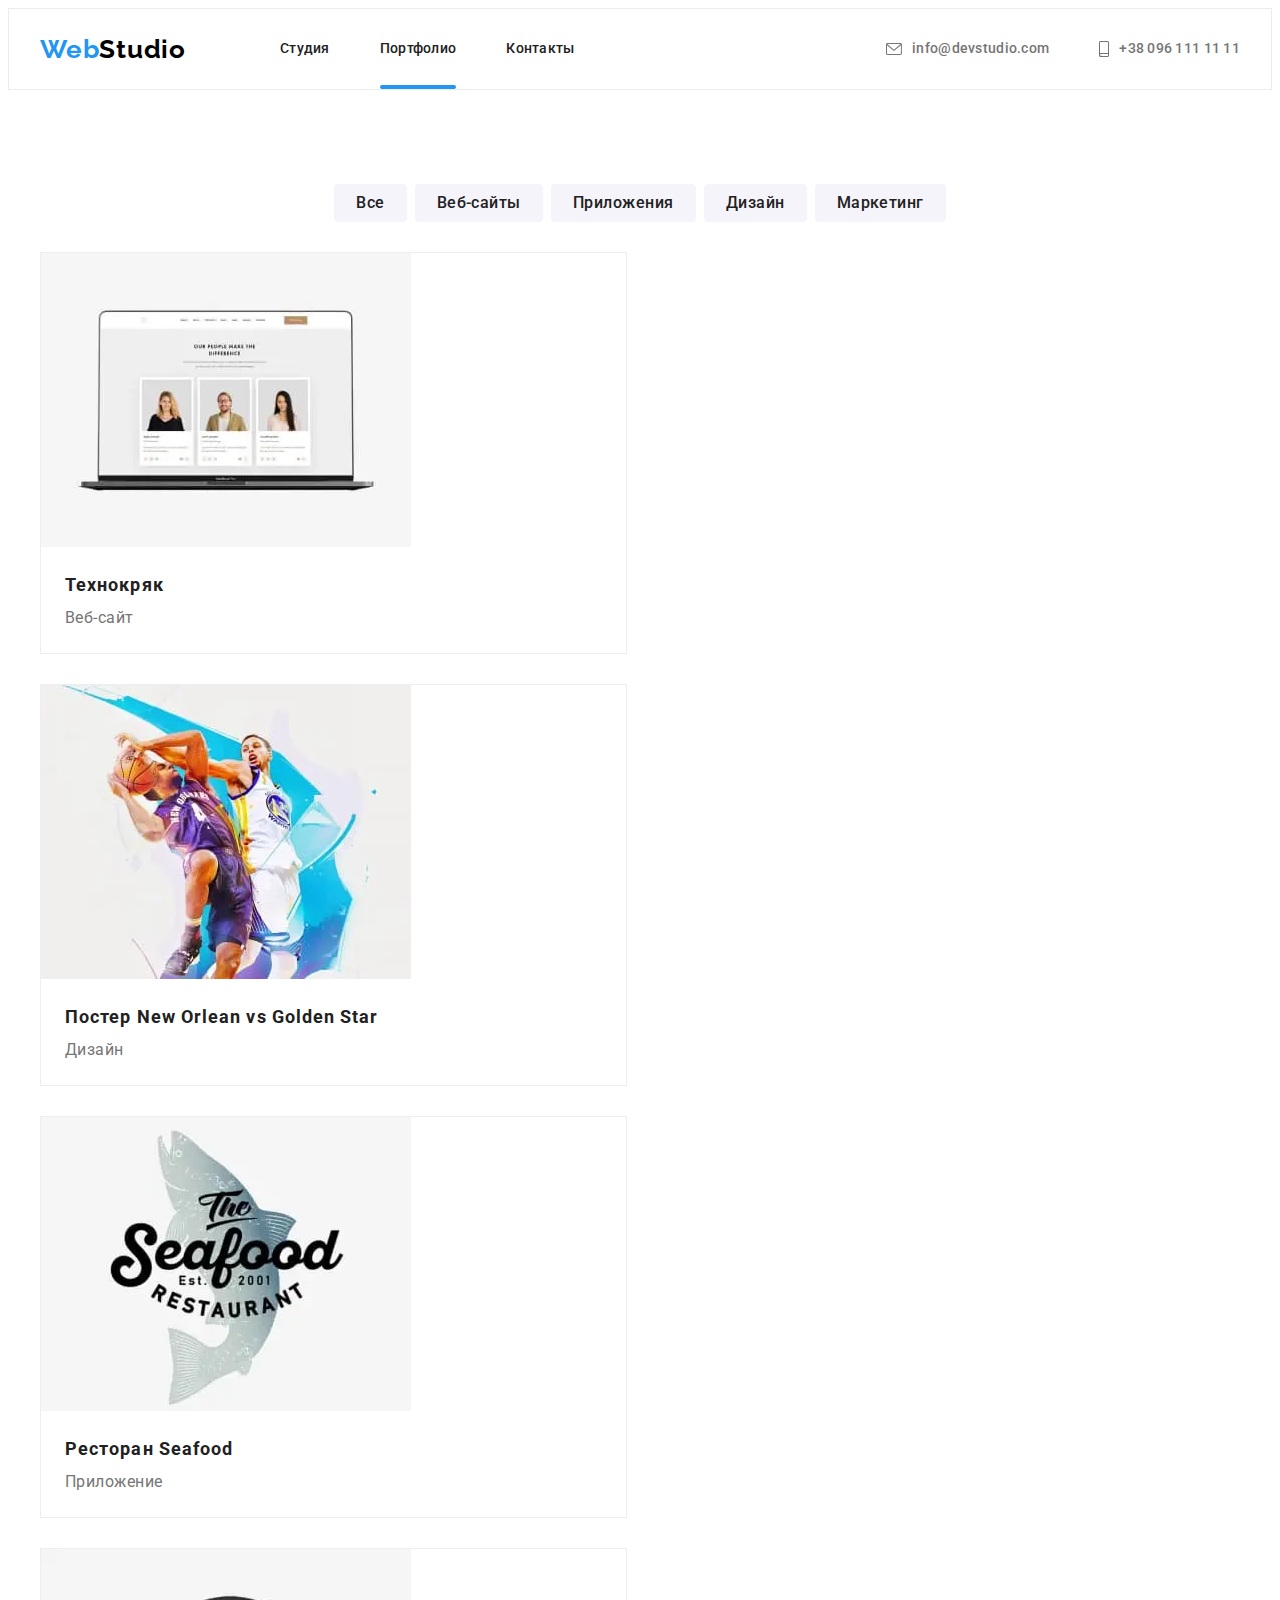
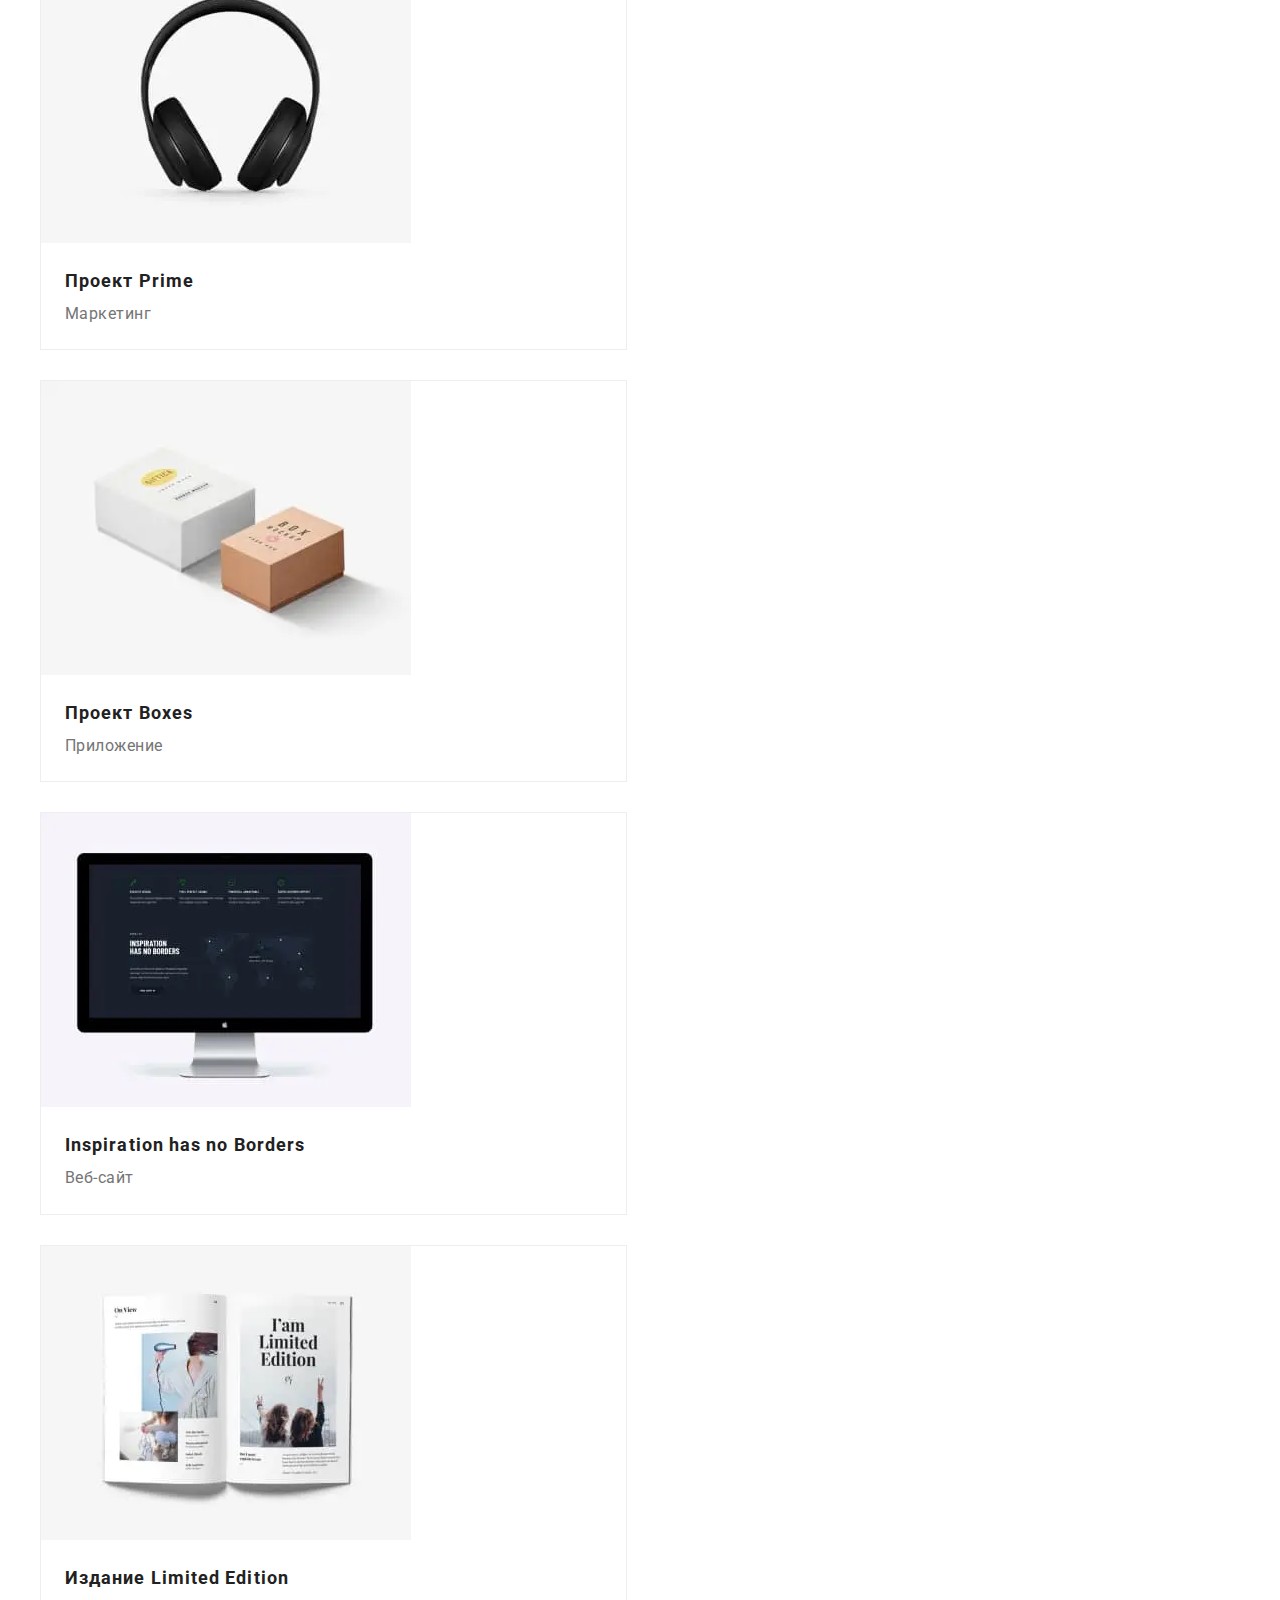
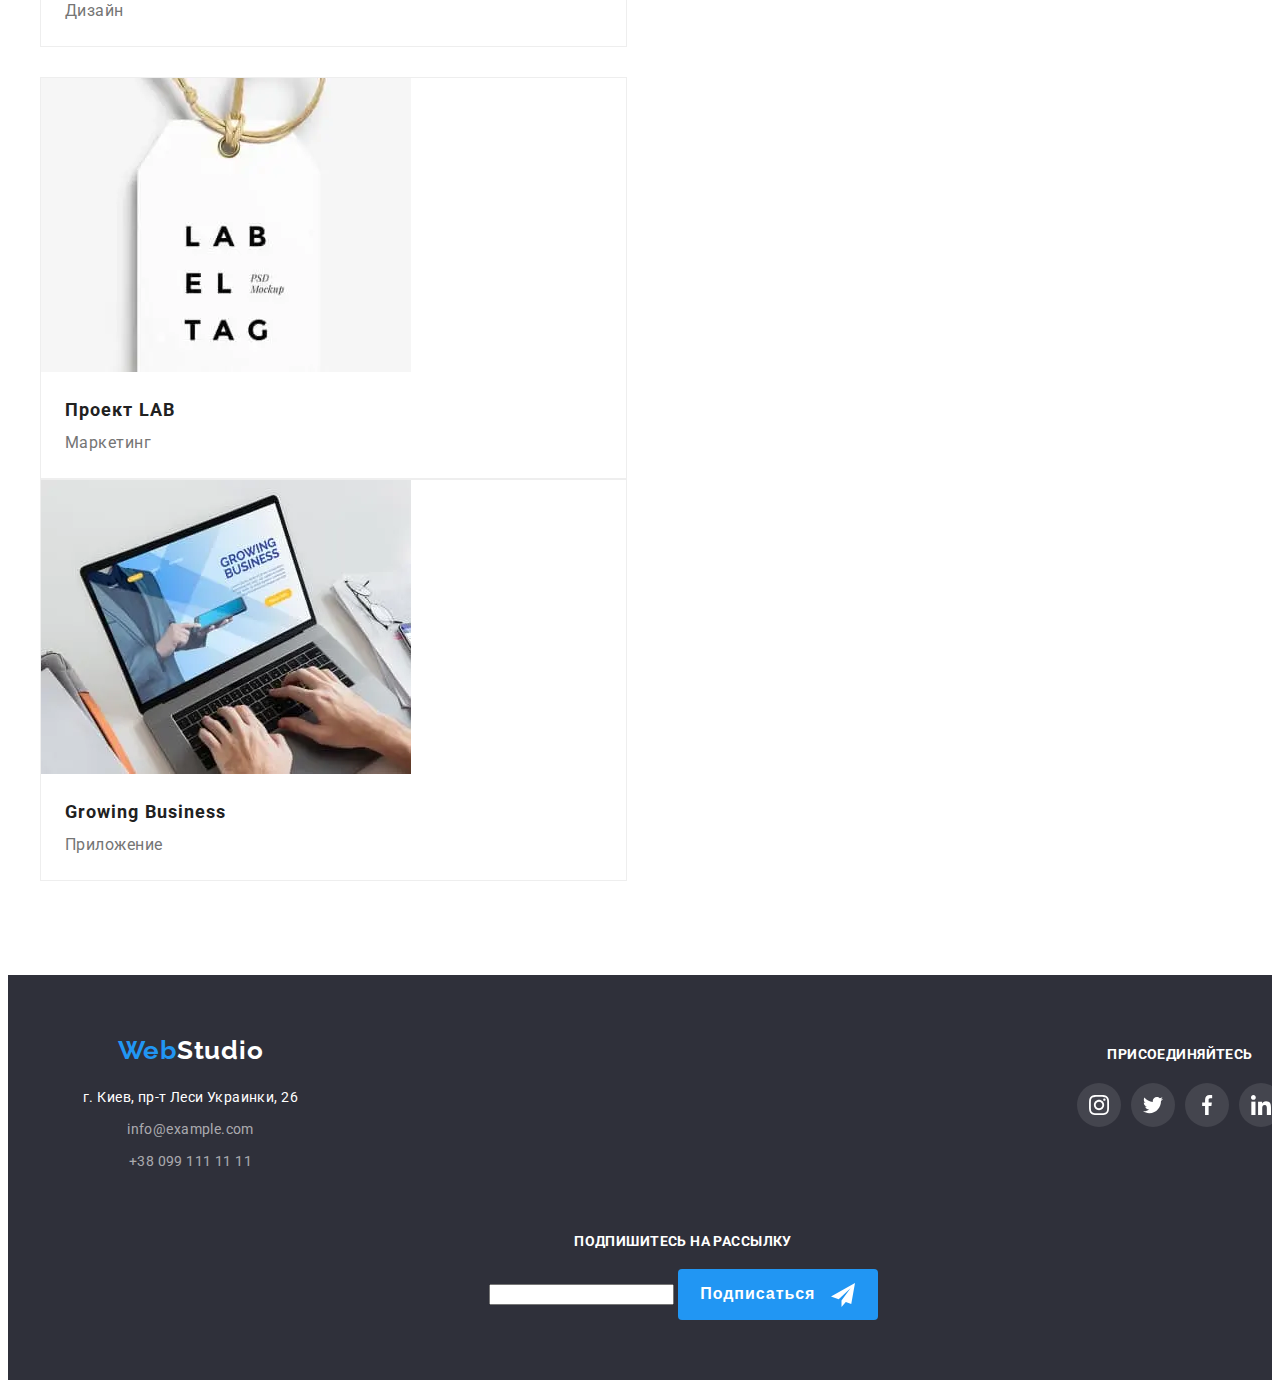
==== commit f5d69361: "add tablet version" ====
--- a/portfolio.html
+++ b/portfolio.html
@@ -139,13 +139,58 @@
                         <li class="projects-item">
                             <a class="projects-link link" href="">
                                 <div class="projects-thumb">
-                                    <img
-                                        class="projects-img"
-                                        src="./images/portfolio-page/project-techno.jpg"
-                                        alt="проект Технокряк"
-                                        width="370"
-                                        height="294"
-                                    />
+                                    <picture>
+                                        <source
+                                            media="(min-width: 1200px)"
+                                            srcset="
+                                                ./images/portfolio-page/desctop/project-techno.webp    1x,
+                                                ./images/portfolio-page/desctop/project-techno@2x.webp 2x
+                                            "
+                                            type="image/webp"
+                                        />
+                                        <source
+                                            media="(min-width: 1200px)"
+                                            srcset="
+                                                ./images/portfolio-page/desctop/project-techno.jpg    1x,
+                                                ./images/portfolio-page/desctop/project-techno@2x.jpg 2x
+                                            "
+                                        />
+                                        <source
+                                            media="(min-width: 768px)"
+                                            srcset="
+                                                ./images/portfolio-page/tablet/project-techno-tab.webp    1x,
+                                                ./images/portfolio-page/tablet/project-techno-tab@2x.webp 2x
+                                            "
+                                            type="image/webp"
+                                        />
+                                        <source
+                                            media="(min-width: 768px)"
+                                            srcset="
+                                                ./images/portfolio-page/tablet/project-techno-tab.jpg    1x,
+                                                ./images/portfolio-page/tablet/project-techno-tab@2x.jpg 2x
+                                            "
+                                        />
+                                        <source
+                                            media="(max-width: 767px)"
+                                            srcset="
+                                                ./images/portfolio-page/mobile/project-techno-mob.webp    1x,
+                                                ./images/portfolio-page/mobile/project-techno-mob@2x.webp 2x
+                                            "
+                                            type="image/webp"
+                                        />
+                                        <source
+                                            media="(max-width: 767px)"
+                                            srcset="
+                                                ./images/portfolio-page/mobile/project-techno-mob.jpg    1x,
+                                                ./images/portfolio-page/mobile/project-techno-mob@2x.jpg 2x
+                                            "
+                                        />
+                                        <img
+                                            class="projects-img"
+                                            src="./images/portfolio-page/desctop/project-techno.jpg"
+                                            alt="проект Технокряк"
+                                        />
+                                    </picture>
                                     <div class="projects-overlay">
                                         Технокряк это современная площадка распространения
                                         коронавируса. Компании используют эту платформу для
@@ -161,13 +206,58 @@
                         <li class="projects-item">
                             <a class="projects-link link" href="">
                                 <div class="projects-thumb">
-                                    <img
-                                        class="projects-img"
-                                        src="./images/portfolio-page/project-poster.jpg"
-                                        alt="проект Постер"
-                                        width="370"
-                                        height="294"
-                                    />
+                                    <picture>
+                                        <source
+                                            media="(min-width: 1200px)"
+                                            srcset="
+                                                ./images/portfolio-page/desctop/project-poster.webp    1x,
+                                                ./images/portfolio-page/desctop/project-poster@2x.webp 2x
+                                            "
+                                            type="image/webp"
+                                        />
+                                        <source
+                                            media="(min-width: 1200px)"
+                                            srcset="
+                                                ./images/portfolio-page/desctop/project-poster.jpg    1x,
+                                                ./images/portfolio-page/desctop/project-poster@2x.jpg 2x
+                                            "
+                                        />
+                                        <source
+                                            media="(min-width: 768px)"
+                                            srcset="
+                                                ./images/portfolio-page/tablet/project-poster-tab.webp    1x,
+                                                ./images/portfolio-page/tablet/project-poster-tab@2x.webp 2x
+                                            "
+                                            type="image/webp"
+                                        />
+                                        <source
+                                            media="(min-width: 768px)"
+                                            srcset="
+                                                ./images/portfolio-page/tablet/project-poster-tab.jpg    1x,
+                                                ./images/portfolio-page/tablet/project-poster-tab@2x.jpg 2x
+                                            "
+                                        />
+                                        <source
+                                            media="(max-width: 767px)"
+                                            srcset="
+                                                ./images/portfolio-page/mobile/project-poster-mob.webp    1x,
+                                                ./images/portfolio-page/mobile/project-poster-mob@2x.webp 2x
+                                            "
+                                            type="image/webp"
+                                        />
+                                        <source
+                                            media="(max-width: 767px)"
+                                            srcset="
+                                                ./images/portfolio-page/mobile/project-poster-mob.jpg    1x,
+                                                ./images/portfolio-page/mobile/project-poster-mob@2x.jpg 2x
+                                            "
+                                        />
+                                        <img
+                                            class="projects-img"
+                                            src="./images/portfolio-page/desctop/project-poster.jpg"
+                                            alt="проект Постер"
+                                        />
+                                    </picture>
                                     <div class="projects-overlay">
                                         Технокряк это современная площадка распространения
                                         коронавируса. Компании используют эту платформу для
@@ -185,13 +275,58 @@
                         <li class="projects-item">
                             <a class="projects-link link" href="">
                                 <div class="projects-thumb">
-                                    <img
-                                        class="projects-img"
-                                        src="./images/portfolio-page/project-seafood.jpg"
-                                        alt="проект ресторан Seafood"
-                                        width="370"
-                                        height="294"
-                                    />
+                                    <picture>
+                                        <source
+                                            media="(min-width: 1200px)"
+                                            srcset="
+                                                ./images/portfolio-page/desctop/project-seafood.webp    1x,
+                                                ./images/portfolio-page/desctop/project-seafood@2x.webp 2x
+                                            "
+                                            type="image/webp"
+                                        />
+                                        <source
+                                            media="(min-width: 1200px)"
+                                            srcset="
+                                                ./images/portfolio-page/desctop/project-seafood.jpg    1x,
+                                                ./images/portfolio-page/desctop/project-seafood@2x.jpg 2x
+                                            "
+                                        />
+                                        <source
+                                            media="(min-width: 768px)"
+                                            srcset="
+                                                ./images/portfolio-page/tablet/project-seafood-tab.webp    1x,
+                                                ./images/portfolio-page/tablet/project-seafood-tab@2x.webp 2x
+                                            "
+                                            type="image/webp"
+                                        />
+                                        <source
+                                            media="(min-width: 768px)"
+                                            srcset="
+                                                ./images/portfolio-page/tablet/project-seafood-tab.jpg    1x,
+                                                ./images/portfolio-page/tablet/project-seafood-tab@2x.jpg 2x
+                                            "
+                                        />
+                                        <source
+                                            media="(max-width: 767px)"
+                                            srcset="
+                                                ./images/portfolio-page/mobile/project-seafood-mob.webp    1x,
+                                                ./images/portfolio-page/mobile/project-seafood-mob@2x.webp 2x
+                                            "
+                                            type="image/webp"
+                                        />
+                                        <source
+                                            media="(max-width: 767px)"
+                                            srcset="
+                                                ./images/portfolio-page/mobile/project-seafood-mob.jpg    1x,
+                                                ./images/portfolio-page/mobile/project-seafood-mob@2x.jpg 2x
+                                            "
+                                        />
+                                        <img
+                                            class="projects-img"
+                                            src="./images/portfolio-page/desctop/project-seafood.jpg"
+                                            alt="проект ресторан Seafood"
+                                        />
+                                    </picture>
                                     <div class="projects-overlay">
                                         Технокряк это современная площадка распространения
                                         коронавируса. Компании используют эту платформу для
@@ -209,13 +344,58 @@
                         <li class="projects-item">
                             <a class="projects-link link" href="">
                                 <div class="projects-thumb">
-                                    <img
-                                        class="projects-img"
-                                        src="./images/portfolio-page/project-prime.jpg"
-                                        alt="проект Prime"
-                                        width="370"
-                                        height="294"
-                                    />
+                                    <picture>
+                                        <source
+                                            media="(min-width: 1200px)"
+                                            srcset="
+                                                ./images/portfolio-page/desctop/project-prime.webp    1x,
+                                                ./images/portfolio-page/desctop/project-prime@2x.webp 2x
+                                            "
+                                            type="image/webp"
+                                        />
+                                        <source
+                                            media="(min-width: 1200px)"
+                                            srcset="
+                                                ./images/portfolio-page/desctop/project-prime.jpg    1x,
+                                                ./images/portfolio-page/desctop/project-prime@2x.jpg 2x
+                                            "
+                                        />
+                                        <source
+                                            media="(min-width: 768px)"
+                                            srcset="
+                                                ./images/portfolio-page/tablet/project-prime-tab.webp    1x,
+                                                ./images/portfolio-page/tablet/project-prime-tab@2x.webp 2x
+                                            "
+                                            type="image/webp"
+                                        />
+                                        <source
+                                            media="(min-width: 768px)"
+                                            srcset="
+                                                ./images/portfolio-page/tablet/project-prime-tab.jpg    1x,
+                                                ./images/portfolio-page/tablet/project-prime-tab@2x.jpg 2x
+                                            "
+                                        />
+                                        <source
+                                            media="(max-width: 767px)"
+                                            srcset="
+                                                ./images/portfolio-page/mobile/project-prime-mob.webp    1x,
+                                                ./images/portfolio-page/mobile/project-prime-mob@2x.webp 2x
+                                            "
+                                            type="image/webp"
+                                        />
+                                        <source
+                                            media="(max-width: 767px)"
+                                            srcset="
+                                                ./images/portfolio-page/mobile/project-prime-mob.jpg    1x,
+                                                ./images/portfolio-page/mobile/project-prime-mob@2x.jpg 2x
+                                            "
+                                        />
+                                        <img
+                                            class="projects-img"
+                                            src="./images/portfolio-page/desctop/project-prime.jpg"
+                                            alt="проект Prime"
+                                        />
+                                    </picture>
                                     <div class="projects-overlay">
                                         Технокряк это современная площадка распространения
                                         коронавируса. Компании используют эту платформу для
@@ -233,13 +413,58 @@
                         <li class="projects-item">
                             <a class="projects-link link" href="">
                                 <div class="projects-thumb">
-                                    <img
-                                        class="projects-img"
-                                        src="./images/portfolio-page/project-boxes.jpg"
-                                        alt="проект Boxes"
-                                        width="370"
-                                        height="294"
-                                    />
+                                    <picture>
+                                        <source
+                                            media="(min-width: 1200px)"
+                                            srcset="
+                                                ./images/portfolio-page/desctop/project-boxes.webp    1x,
+                                                ./images/portfolio-page/desctop/project-boxes@2x.webp 2x
+                                            "
+                                            type="image/webp"
+                                        />
+                                        <source
+                                            media="(min-width: 1200px)"
+                                            srcset="
+                                                ./images/portfolio-page/desctop/project-boxes.jpg    1x,
+                                                ./images/portfolio-page/desctop/project-boxes@2x.jpg 2x
+                                            "
+                                        />
+                                        <source
+                                            media="(min-width: 768px)"
+                                            srcset="
+                                                ./images/portfolio-page/tablet/project-boxes-tab.webp    1x,
+                                                ./images/portfolio-page/tablet/project-boxes-tab@2x.webp 2x
+                                            "
+                                            type="image/webp"
+                                        />
+                                        <source
+                                            media="(min-width: 768px)"
+                                            srcset="
+                                                ./images/portfolio-page/tablet/project-boxes-tab.jpg    1x,
+                                                ./images/portfolio-page/tablet/project-boxes-tab@2x.jpg 2x
+                                            "
+                                        />
+                                        <source
+                                            media="(max-width: 767px)"
+                                            srcset="
+                                                ./images/portfolio-page/mobile/project-boxes-mob.webp    1x,
+                                                ./images/portfolio-page/mobile/project-boxes-mob@2x.webp 2x
+                                            "
+                                            type="image/webp"
+                                        />
+                                        <source
+                                            media="(max-width: 767px)"
+                                            srcset="
+                                                ./images/portfolio-page/mobile/project-boxes-mob.jpg    1x,
+                                                ./images/portfolio-page/mobile/project-boxes-mob@2x.jpg 2x
+                                            "
+                                        />
+                                        <img
+                                            class="projects-img"
+                                            src="./images/portfolio-page/desctop/project-boxes.jpg"
+                                            alt="проект Boxes"
+                                        />
+                                    </picture>
                                     <div class="projects-overlay">
                                         Технокряк это современная площадка распространения
                                         коронавируса. Компании используют эту платформу для
@@ -257,13 +482,58 @@
                         <li class="projects-item">
                             <a class="projects-link link" href="">
                                 <div class="projects-thumb">
-                                    <img
-                                        class="projects-img"
-                                        src="./images/portfolio-page/project-inspiration.jpg"
-                                        alt="проект Inspiration"
-                                        width="370"
-                                        height="294"
-                                    />
+                                    <picture>
+                                        <source
+                                            media="(min-width: 1200px)"
+                                            srcset="
+                                                ./images/portfolio-page/desctop/project-inspiration.webp    1x,
+                                                ./images/portfolio-page/desctop/project-inspiration@2x.webp 2x
+                                            "
+                                            type="image/webp"
+                                        />
+                                        <source
+                                            media="(min-width: 1200px)"
+                                            srcset="
+                                                ./images/portfolio-page/desctop/project-inspiration.jpg    1x,
+                                                ./images/portfolio-page/desctop/project-inspiration@2x.jpg 2x
+                                            "
+                                        />
+                                        <source
+                                            media="(min-width: 768px)"
+                                            srcset="
+                                                ./images/portfolio-page/tablet/project-inspiration-tab.webp    1x,
+                                                ./images/portfolio-page/tablet/project-inspiration-tab@2x.webp 2x
+                                            "
+                                            type="image/webp"
+                                        />
+                                        <source
+                                            media="(min-width: 768px)"
+                                            srcset="
+                                                ./images/portfolio-page/tablet/project-inspiration-tab.jpg    1x,
+                                                ./images/portfolio-page/tablet/project-inspiration-tab@2x.jpg 2x
+                                            "
+                                        />
+                                        <source
+                                            media="(max-width: 767px)"
+                                            srcset="
+                                                ./images/portfolio-page/mobile/project-inspiration-mob.webp    1x,
+                                                ./images/portfolio-page/mobile/project-inspiration-mob@2x.webp 2x
+                                            "
+                                            type="image/webp"
+                                        />
+                                        <source
+                                            media="(max-width: 767px)"
+                                            srcset="
+                                                ./images/portfolio-page/mobile/project-inspiration-mob.jpg    1x,
+                                                ./images/portfolio-page/mobile/project-inspiration-mob@2x.jpg 2x
+                                            "
+                                        />
+                                        <img
+                                            class="projects-img"
+                                            src="./images/portfolio-page/desctop/project-inspiration.jpg"
+                                            alt="проект Inspiration"
+                                        />
+                                    </picture>
                                     <div class="projects-overlay">
                                         Технокряк это современная площадка распространения
                                         коронавируса. Компании используют эту платформу для
@@ -281,13 +551,58 @@
                         <li class="projects-item">
                             <a class="projects-link link" href="">
                                 <div class="projects-thumb">
-                                    <img
-                                        class="projects-img"
-                                        src="./images/portfolio-page/project-edition.jpg"
-                                        alt="проект Edition"
-                                        width="370"
-                                        height="294"
-                                    />
+                                    <picture>
+                                        <source
+                                            media="(min-width: 1200px)"
+                                            srcset="
+                                                ./images/portfolio-page/desctop/project-edition.webp    1x,
+                                                ./images/portfolio-page/desctop/project-edition@2x.webp 2x
+                                            "
+                                            type="image/webp"
+                                        />
+                                        <source
+                                            media="(min-width: 1200px)"
+                                            srcset="
+                                                ./images/portfolio-page/desctop/project-edition.jpg    1x,
+                                                ./images/portfolio-page/desctop/project-edition@2x.jpg 2x
+                                            "
+                                        />
+                                        <source
+                                            media="(min-width: 768px)"
+                                            srcset="
+                                                ./images/portfolio-page/tablet/project-edition-tab.webp    1x,
+                                                ./images/portfolio-page/tablet/project-edition-tab@2x.webp 2x
+                                            "
+                                            type="image/webp"
+                                        />
+                                        <source
+                                            media="(min-width: 768px)"
+                                            srcset="
+                                                ./images/portfolio-page/tablet/project-edition-tab.jpg    1x,
+                                                ./images/portfolio-page/tablet/project-edition-tab@2x.jpg 2x
+                                            "
+                                        />
+                                        <source
+                                            media="(max-width: 767px)"
+                                            srcset="
+                                                ./images/portfolio-page/mobile/project-edition-mob.webp    1x,
+                                                ./images/portfolio-page/mobile/project-edition-mob@2x.webp 2x
+                                            "
+                                            type="image/webp"
+                                        />
+                                        <source
+                                            media="(max-width: 767px)"
+                                            srcset="
+                                                ./images/portfolio-page/mobile/project-edition-mob.jpg    1x,
+                                                ./images/portfolio-page/mobile/project-edition-mob@2x.jpg 2x
+                                            "
+                                        />
+                                        <img
+                                            class="projects-img"
+                                            src="./images/portfolio-page/desctop/project-edition.jpg"
+                                            alt="проект Edition"
+                                        />
+                                    </picture>
                                     <div class="projects-overlay">
                                         Технокряк это современная площадка распространения
                                         коронавируса. Компании используют эту платформу для
@@ -305,13 +620,58 @@
                         <li class="projects-item">
                             <a class="projects-link link" href="">
                                 <div class="projects-thumb">
-                                    <img
-                                        class="projects-img"
-                                        src="./images/portfolio-page/project-lab.jpg"
-                                        alt="проект LAB"
-                                        width="370"
-                                        height="294"
-                                    />
+                                    <picture>
+                                        <source
+                                            media="(min-width: 1200px)"
+                                            srcset="
+                                                ./images/portfolio-page/desctop/project-lab.webp    1x,
+                                                ./images/portfolio-page/desctop/project-lab@2x.webp 2x
+                                            "
+                                            type="image/webp"
+                                        />
+                                        <source
+                                            media="(min-width: 1200px)"
+                                            srcset="
+                                                ./images/portfolio-page/desctop/project-lab.jpg    1x,
+                                                ./images/portfolio-page/desctop/project-lab@2x.jpg 2x
+                                            "
+                                        />
+                                        <source
+                                            media="(min-width: 768px)"
+                                            srcset="
+                                                ./images/portfolio-page/tablet/project-lab-tab.webp    1x,
+                                                ./images/portfolio-page/tablet/project-lab-tab@2x.webp 2x
+                                            "
+                                            type="image/webp"
+                                        />
+                                        <source
+                                            media="(min-width: 768px)"
+                                            srcset="
+                                                ./images/portfolio-page/tablet/project-lab-tab.jpg    1x,
+                                                ./images/portfolio-page/tablet/project-lab-tab@2x.jpg 2x
+                                            "
+                                        />
+                                        <source
+                                            media="(max-width: 767px)"
+                                            srcset="
+                                                ./images/portfolio-page/mobile/project-lab-mob.webp    1x,
+                                                ./images/portfolio-page/mobile/project-lab-mob@2x.webp 2x
+                                            "
+                                            type="image/webp"
+                                        />
+                                        <source
+                                            media="(max-width: 767px)"
+                                            srcset="
+                                                ./images/portfolio-page/mobile/project-lab-mob.jpg    1x,
+                                                ./images/portfolio-page/mobile/project-lab-mob@2x.jpg 2x
+                                            "
+                                        />
+                                        <img
+                                            class="projects-img"
+                                            src="./images/portfolio-page/desctop/project-lab.jpg"
+                                            alt="проект LAB"
+                                        />
+                                    </picture>
                                     <div class="projects-overlay">
                                         Технокряк это современная площадка распространения
                                         коронавируса. Компании используют эту платформу для
@@ -329,13 +689,58 @@
                         <li class="projects-item">
                             <a class="projects-link link" href="">
                                 <div class="projects-thumb">
-                                    <img
-                                        class="projects-img"
-                                        src="./images/portfolio-page/project-business.jpg"
-                                        alt="проект Business"
-                                        width="370"
-                                        height="294"
-                                    />
+                                    <picture>
+                                        <source
+                                            media="(min-width: 1200px)"
+                                            srcset="
+                                                ./images/portfolio-page/desctop/project-business.webp    1x,
+                                                ./images/portfolio-page/desctop/project-business@2x.webp 2x
+                                            "
+                                            type="image/webp"
+                                        />
+                                        <source
+                                            media="(min-width: 1200px)"
+                                            srcset="
+                                                ./images/portfolio-page/desctop/project-business.jpg    1x,
+                                                ./images/portfolio-page/desctop/project-business@2x.jpg 2x
+                                            "
+                                        />
+                                        <source
+                                            media="(min-width: 768px)"
+                                            srcset="
+                                                ./images/portfolio-page/tablet/project-business-tab.webp    1x,
+                                                ./images/portfolio-page/tablet/project-business-tab@2x.webp 2x
+                                            "
+                                            type="image/webp"
+                                        />
+                                        <source
+                                            media="(min-width: 768px)"
+                                            srcset="
+                                                ./images/portfolio-page/tablet/project-business-tab.jpg    1x,
+                                                ./images/portfolio-page/tablet/project-business-tab@2x.jpg 2x
+                                            "
+                                        />
+                                        <source
+                                            media="(max-width: 767px)"
+                                            srcset="
+                                                ./images/portfolio-page/mobile/project-business-mob.webp    1x,
+                                                ./images/portfolio-page/mobile/project-business-mob@2x.webp 2x
+                                            "
+                                            type="image/webp"
+                                        />
+                                        <source
+                                            media="(max-width: 767px)"
+                                            srcset="
+                                                ./images/portfolio-page/mobile/project-business-mob.jpg    1x,
+                                                ./images/portfolio-page/mobile/project-business-mob@2x.jpg 2x
+                                            "
+                                        />
+                                        <img
+                                            class="projects-img"
+                                            src="./images/portfolio-page/desctop/project-business.jpg"
+                                            alt="проект Business"
+                                        />
+                                    </picture>
                                     <div class="projects-overlay">
                                         Технокряк это современная площадка распространения
                                         коронавируса. Компании используют эту платформу для
@@ -355,82 +760,86 @@
         <footer class="footer-page">
             <div class="container">
                 <div class="logo-contacts-social-subscribe">
-                    <div class="logo-contacts">
-                        <a class="logo logo_theme_dark link" href="" lang="en"
-                            ><span class="logo logo-accent">Web</span>Studio</a
-                        >
-                        <address>
-                            <ul class="contacts list">
-                                <li class="contacts__list">
-                                    <a
-                                        class="address-link link"
-                                        href="https://goo.gl/maps/MPuqqHir5dcLgvQc8"
-                                        target="_blank"
-                                        rel="noopener noreferrer"
-                                        >г. Киев, пр-т Леси Украинки, 26</a
-                                    >
+                    <div class="logo-contacts-social">
+                        <div class="logo-contacts">
+                            <a class="logo logo_theme_dark link" href="" lang="en"
+                                ><span class="logo logo-accent">Web</span>Studio</a
+                            >
+                            <address>
+                                <ul class="contacts list">
+                                    <li class="contacts__list">
+                                        <a
+                                            class="address-link link"
+                                            href="https://goo.gl/maps/MPuqqHir5dcLgvQc8"
+                                            target="_blank"
+                                            rel="noopener noreferrer"
+                                            >г. Киев, пр-т Леси Украинки, 26</a
+                                        >
+                                    </li>
+                                    <li class="contacts__list">
+                                        <a
+                                            class="contacts__link link"
+                                            href="mailto:info@example.com"
+                                            >info@example.com</a
+                                        >
+                                    </li>
+                                    <li class="contacts__list">
+                                        <a class="contacts__link link" href="tel:+380991111111"
+                                            >+38 099 111 11 11</a
+                                        >
+                                    </li>
+                                </ul>
+                            </address>
+                        </div>
+                        <div class="social">
+                            <h2 class="social-title">присоединяйтесь</h2>
+                            <ul class="social-list list">
+                                <li class="social-list__item">
+                                    <a class="social-list__link_theme_dark" href="">
+                                        <svg
+                                            class="social-list__icon_theme_dark"
+                                            width="20"
+                                            height="20"
+                                        >
+                                            <use href="./images/icons/sprite.svg#instagram"></use>
+                                        </svg>
+                                    </a>
                                 </li>
-                                <li class="contacts__list">
-                                    <a class="contacts__link link" href="mailto:info@example.com"
-                                        >info@example.com</a
-                                    >
+                                <li class="social-list__item">
+                                    <a class="social-list__link_theme_dark" href="">
+                                        <svg
+                                            class="social-list__icon_theme_dark"
+                                            width="20"
+                                            height="20"
+                                        >
+                                            <use href="./images/icons/sprite.svg#twitter"></use>
+                                        </svg>
+                                    </a>
                                 </li>
-                                <li class="contacts__list">
-                                    <a class="contacts__link link" href="tel:+380991111111"
-                                        >+38 099 111 11 11</a
-                                    >
+                                <li class="social-list__item">
+                                    <a class="social-list__link_theme_dark" href="">
+                                        <svg
+                                            class="social-list__icon_theme_dark"
+                                            width="20"
+                                            height="20"
+                                        >
+                                            <use href="./images/icons/sprite.svg#facebook"></use>
+                                        </svg>
+                                    </a>
+                                </li>
+                                <li class="social-list__item">
+                                    <a class="social-list__link_theme_dark" href="">
+                                        <svg
+                                            class="social-list__icon_theme_dark"
+                                            width="20"
+                                            height="20"
+                                        >
+                                            <use href="./images/icons/sprite.svg#linkedin"></use>
+                                        </svg>
+                                    </a>
                                 </li>
                             </ul>
-                        </address>
-                    </div>
-                    <div class="social">
-                        <h2 class="social-title">присоединяйтесь</h2>
-                        <ul class="social-list list">
-                            <li class="social-list__item">
-                                <a class="social-list__link_theme_dark" href="">
-                                    <svg
-                                        class="social-list__icon_theme_dark"
-                                        width="20"
-                                        height="20"
-                                    >
-                                        <use href="./images/icons/sprite.svg#instagram"></use>
-                                    </svg>
-                                </a>
-                            </li>
-                            <li class="social-list__item">
-                                <a class="social-list__link_theme_dark" href="">
-                                    <svg
-                                        class="social-list__icon_theme_dark"
-                                        width="20"
-                                        height="20"
-                                    >
-                                        <use href="./images/icons/sprite.svg#twitter"></use>
-                                    </svg>
-                                </a>
-                            </li>
-                            <li class="social-list__item">
-                                <a class="social-list__link_theme_dark" href="">
-                                    <svg
-                                        class="social-list__icon_theme_dark"
-                                        width="20"
-                                        height="20"
-                                    >
-                                        <use href="./images/icons/sprite.svg#facebook"></use>
-                                    </svg>
-                                </a>
-                            </li>
-                            <li class="social-list__item">
-                                <a class="social-list__link_theme_dark" href="">
-                                    <svg
-                                        class="social-list__icon_theme_dark"
-                                        width="20"
-                                        height="20"
-                                    >
-                                        <use href="./images/icons/sprite.svg#linkedin"></use>
-                                    </svg>
-                                </a>
-                            </li>
-                        </ul>
+                        </div>
                     </div>
                     <div class="subscribe">
                         <b class="subscribe-title">Подпишитесь на рассылку</b>
--- a/css/main.min.css
+++ b/css/main.min.css
@@ -1,2 +1,2 @@
-h1,h2,h3,h4,h5,h6,p{margin-top:0;margin-bottom:0}ul,ol{margin-top:0;margin-bottom:0;padding-left:0}img{display:block;max-width:100%;height:auto}.list{list-style:none}.link{text-decoration:none}body{font-family:"Roboto",sans-serif;color:#212121;background-color:#fff}.section{padding-top:60px;padding-bottom:60px}.container{padding-left:15px;padding-right:15px;margin-left:auto;margin-right:auto}.visually-hidden{position:absolute;width:1px;height:1px;margin:-1px;border:0;padding:0;white-space:nowrap;clip-path:inset(100%);clip:rect(0);overflow:hidden}.title{margin-bottom:30px;font-weight:700;font-size:28px;line-height:1.18;text-align:center;letter-spacing:0.03em}@media screen and (max-width: 767px){.current{color:#2196f3}}.header-page{position:relative}.header-container{display:flex;justify-content:space-between;align-items:center}@media screen and (max-width: 767px){.burger-btn{background-color:transparent;border:none;padding:10px 0;line-height:0;transition:fill 250ms cubic-bezier(0.4, 0, 0.2, 1)}.burger-btn__icon{fill:#000}.burger-btn:hover .burger-btn__icon,.burger-btn:focus .burger-btn__icon{fill:#2196f3}}@media screen and (min-width: 768px){.burger-btn{display:none}}.header-page{border:1px solid #ececec}@media screen and (max-width: 767px){.mobile-menu{position:absolute;top:0;left:0;width:100%;height:100vh;background-color:#ffffff;box-shadow:0px 4px 8px rgba(0,0,0,0.04),0px 2px 4px rgba(0,0,0,0.08),0px 1px 3px rgba(0,0,0,0.16);overflow:auto;opacity:0;visibility:hidden;pointer-events:none;transition:opacity 250ms cubic-bezier(0.4, 0, 0.2, 1),visibility 250ms cubic-bezier(0.4, 0, 0.2, 1)}.mobile-menu.is-open{opacity:1;visibility:visible;pointer-events:auto}.mobile-menu__container{position:relative;padding:48px 40px;margin-left:auto;margin-right:auto}.mobile-menu__close-btn{position:absolute;top:10px;right:15px;background-color:transparent;border:none;padding:0;line-height:0;transition:fill 250ms cubic-bezier(0.4, 0, 0.2, 1)}.mobile-menu__close-btn:hover .mobile-menu__icon,.mobile-menu__close-btn:focus .mobile-menu__icon{fill:#2196f3}.mobile-contacts__item{margin-bottom:32px}.mobile-contacts__item:last-child{margin-bottom:64px}.mobile-contacts_phone_blue{font-weight:500;font-size:34px;line-height:1.18;letter-spacing:0.02em;color:#2196f3}.mobile-contacts_mail_grey{font-weight:500;font-size:24px;line-height:1.17;letter-spacing:0.02em;color:#757575}.mobile-social__item{display:inline;align-items:baseline}.mobile-social__item:not(:first-child)::before{content:' | ';font-size:24px;color:rgba(33,33,33,0.2);margin:0 5px}.mobile-social__link{font-weight:500;font-size:18px;line-height:1.22;letter-spacing:0.02em;color:#2196f3}}@media screen and (min-width: 768px){.mobile-menu{display:none}}@media screen and (max-width: 767px){.social{margin-bottom:60px}}.social-list{display:flex;justify-content:center}.social-list__link_theme_light{display:flex;justify-content:center;align-items:center;width:44px;height:44px;background-color:#fff;border-radius:50%;transition:background-color 250ms cubic-bezier(0.4, 0, 0.2, 1)}.social-list__link_theme_light:hover,.social-list__link_theme_light:focus{background-color:#2196f3}.social-list__link_theme_dark{display:flex;justify-content:center;align-items:center;width:44px;height:44px;background-color:rgba(255,255,255,0.1);border-radius:50%;transition:background-color 250ms cubic-bezier(0.4, 0, 0.2, 1)}.social-list__link_theme_dark:hover,.social-list__link_theme_dark:focus{background-color:#2196f3}.social-list__item:not(:last-child){margin-right:10px}.social-list__icon_theme_light{fill:#afb1b8;transition:fill 250ms cubic-bezier(0.4, 0, 0.2, 1)}.social-list__icon_theme_light:hover,.social-list__icon_theme_light:focus{fill:#2196f3}.social-list__link_theme_light:hover .social-list__icon_theme_light,.social-list__link_theme_light:focus .social-list__icon_theme_light{fill:#fff}.social-list__icon_theme_dark{fill:#fff}.social-title{margin-bottom:20px;font-weight:700;font-size:14px;line-height:1.14;letter-spacing:0.03em;text-transform:uppercase;color:#fff}.logo{font-family:"Raleway",sans-serif;font-weight:700;font-size:24px;line-height:1.17;letter-spacing:0.03em}.logo-accent{color:#2196f3}.logo_theme_light{display:block;padding-top:16px;padding-bottom:16px;color:#000000}.logo_theme_dark{display:block;margin-bottom:20px;color:#fff}@media screen and (max-width: 767px){.navigation{display:none}.nav-list__item{margin-bottom:32px;position:relative}.nav-list__item:last-child{margin-bottom:302px}.nav-list__link{font-weight:500;font-size:40px;line-height:1.18;letter-spacing:0.02em;color:#212121}}@media screen and (min-width: 1200px){.nav-list{display:flex}.nav-list__item:not(:last-child){margin-right:50px}.nav-list__link{position:relative;display:block;padding-top:32px;padding-bottom:32px;font-weight:500;font-size:14px;line-height:1.14;letter-spacing:0.02em;color:#212121;transition:color 250ms cubic-bezier(0.4, 0, 0.2, 1)}.nav-list__link:hover,.nav-list__link:focus{color:#2196f3}}.nav-list .nav-list__link.current{color:#2196f3}.nav-list__link{transition:color 250ms cubic-bezier(0.4, 0, 0.2, 1)}.nav-list__link:hover,.nav-list__link:focus{color:#2196f3}@media screen and (max-width: 767px){.tel-mail{display:none}}@media screen and (min-width: 1200px){.tel-mail{display:flex;margin-left:auto}.tel-mail__item:not(:last-child){margin-right:50px}.tel-mail__link{display:flex;align-items:center;padding-top:32px;padding-bottom:32px;font-weight:500;font-size:14px;line-height:1.14;letter-spacing:0.02em;color:#757575;transition:color 250ms cubic-bezier(0.4, 0, 0.2, 1)}.tel-mail__link:hover,.tel-mail__link:focus{color:#2196f3}.tel-mail__icon{margin-right:10px;fill:#757575;transition:fill 250ms cubic-bezier(0.4, 0, 0.2, 1)}.tel-mail__link:hover .tel-mail__icon,.tel-mail__link:focus .tel-mail__icon{fill:#2196f3}}.hero{padding-top:118px;padding-bottom:118px;background-image:linear-gradient(rgba(47,48,58,0.4), rgba(47,48,58,0.4)),url("/images/main-page/mobile/main-mob-img.jpg");background-size:cover;background-color:#c4c4c4;text-align:center}.hero-title{margin-bottom:30px;font-weight:900;font-size:26px;line-height:1.62;text-align:center;letter-spacing:0.06em;text-transform:uppercase;color:#ffffff}.hero-btn{min-width:200px;padding:10px 32px;background-color:#2196f3;box-shadow:0px 4px 4px rgba(0,0,0,0.15);border-radius:4px;border:none;cursor:pointer;font-family:inherit;font-weight:700;font-size:16px;line-height:1.88;letter-spacing:0.06em;color:#fff;transition:background-color 250ms cubic-bezier(0.4, 0, 0.2, 1)}.hero-btn:hover,.hero-btn:focus{background-color:#188ce8}.benefits-item{width:450px;height:226px}.benefits-item:not(:last-child){margin-bottom:30px}.benefits-wrap{display:flex;justify-content:center;align-items:center;height:120px;margin-bottom:30px;background:#f5f4fa;border-radius:4px}.benefits-subtitle{margin-bottom:10px;font-weight:700;font-size:14px;line-height:1.14;letter-spacing:0.03em;text-transform:uppercase;text-align:center}.benefits-text{font-weight:400;font-size:14px;line-height:1.71;letter-spacing:0.03em;color:#757575}@media screen and (max-width: 1119px){.services{display:none}}.services-list{display:flex;flex-wrap:wrap}.services-item{position:relative;margin-bottom:30px;flex-basis:calc((100% - 60px) / 3)}.services-item:not(:nth-child(3n)){margin-right:30px}.services-item:nth-last-child(-n+3){margin-bottom:0}.services-label{position:absolute;bottom:0;padding:27px 10px;width:370px;height:70px;font-weight:700;font-size:14px;text-align:center;line-height:1.14;letter-spacing:0.03em;text-transform:uppercase;color:#fff;background:rgba(47,48,58,0.8)}.team{background-color:#f5f4fa}.team-item{margin-bottom:30px;background-color:#fff;box-shadow:0px 1px 3px rgba(0,0,0,0.12),0px 1px 1px rgba(0,0,0,0.14),0px 2px 1px rgba(0,0,0,0.2);border-radius:0px 0px 4px 4px}.team-item:not-last-child{margin-bottom:0}.team-wrap{padding:30px 20px}.team-title{margin-bottom:10px;font-weight:500;font-size:16px;line-height:19px;text-align:center;letter-spacing:0.03em}.team-text{margin-bottom:16px;font-weight:400;font-size:16px;line-height:1.19;text-align:center;letter-spacing:0.03em;color:#757575}.clients-list{display:flex;flex-wrap:wrap}.clients-item{margin-bottom:30px;flex-basis:calc((100% - 90px) / 2)}.clients-item:not(:nth-child(2n)){margin-right:30px}.clients-item:nth-last-child(-n+2){margin-bottom:0}.clients-icon{fill:#afb1b8;transition:fill 250ms cubic-bezier(0.4, 0, 0.2, 1)}.clients-link:hover .clients-icon,.clients-link:focus .clients-icon{fill:#2196f3}.clients-link{display:flex;align-items:center;justify-content:center;width:210px;height:92px;border:1px solid #afb1b8;border-radius:4px;color:#afb1b8;transition:border 250ms cubic-bezier(0.4, 0, 0.2, 1)}.clients-link:hover,.clients-link:focus{fill:#2196f3;border:1px solid #2196f3}.footer-page{padding-top:60px;padding-bottom:60px;background-color:#2f303a;text-align:center}.address-link{font-style:normal;font-weight:400;font-size:14px;line-height:1.71;letter-spacing:0.03em;color:#fff;transition:color 250ms cubic-bezier(0.4, 0, 0.2, 1)}.address-link:hover,.address-link:focus{color:#2196f3}@media screen and (max-width: 767px){.contacts{margin-bottom:60px}}.contacts__list:not(:last-child){margin-bottom:8px}.contacts__link{font-style:normal;font-weight:400;font-size:14px;line-height:1.71;letter-spacing:0.03em;color:rgba(255,255,255,0.6);transition:color 250ms cubic-bezier(0.4, 0, 0.2, 1)}.contacts__link:hover,.contacts__link:focus{color:#2196f3}.subscribe-title{display:block;margin-bottom:20px;font-weight:700;font-size:14px;line-height:1.14;letter-spacing:0.03em;text-transform:uppercase;color:#fff}@media screen and (max-width: 767px){.subscribe-input{margin-bottom:20px;padding:16px;width:450px;height:50px;background-color:transparent;border:1px solid rgba(255,255,255,0.3);border-radius:4px;color:#fff}}.subscribe-field{position:relative}.subscribe-label{position:absolute;top:0;left:16px;font-weight:400;font-size:16px;line-height:1.25;letter-spacing:0.03em;color:rgba(255,255,255,0.6)}.subscribe-btn{min-width:200px;padding:10px;font-weight:700;font-size:16px;line-height:1.88;letter-spacing:0.06em;color:#fff;background:#2196f3;border-radius:4px;border-style:none;cursor:pointer;box-shadow:none}.subscribe-icon{margin-left:10px;vertical-align:middle;text-align:center}.backdrop{position:fixed;top:0;left:0;background-color:rgba(0,0,0,0.2);width:100%;height:100%;opacity:1;transition:opacity 250ms cubic-bezier(0.4, 0, 0.2, 1)}.backdrop.is-hidden{opacity:0;pointer-events:none}@media screen and (max-width: 767px){.modal{padding-bottom:40px}}.modal{position:absolute;top:50%;left:50%;transform:translate(-50%, -50%) scale(1);width:450px;height:609px;background-color:#fff;box-shadow:0px 1px 3px rgba(0,0,0,0.12),0px 1px 1px rgba(0,0,0,0.14),0px 2px 1px rgba(0,0,0,0.2);border-radius:4px;opacity:1;transition:transform 250ms cubic-bezier(0.4, 0, 0.2, 1),opacity 250ms cubic-bezier(0.4, 0, 0.2, 1)}.backdrop.is-hidden .modal{transform:translate(-50%, -50%) scale(0.5);opacity:0}.modal-btn{display:flex;margin-left:auto;padding:8px;border:none;background-color:#fff;cursor:pointer}.modal-icon{padding:6px;text-align:center;border:1px solid rgba(0,0,0,0.1);border-radius:50%;transition:fill 250ms cubic-bezier(0.4, 0, 0.2, 1)}.modal-btn:hover .modal-icon,.modal-btn:focus .modal-icon{fill:#2196f3}.modal-form{padding:0 40px}.modal-form-title{display:block;margin-bottom:12px;font-weight:700;font-size:20px;line-height:1.15;text-align:center;letter-spacing:0.03em;color:#212121}.modal-field{position:relative;display:flex;flex-direction:column;margin-top:20px}.modal-label{position:absolute;top:0%;left:0;transform:translateY(-120%);margin-bottom:4px;font-weight:400;font-size:12px;line-height:1.17;letter-spacing:0.01em;color:#757575;transition:color 250ms cubic-bezier(0.4, 0, 0.2, 1)}.modal-input:hover ~ .modal-label,.modal-input:focus ~ .modal-label{color:#2196f3}.modal-input{padding-left:40px;width:370px;height:40px;margin-bottom:10px;border:1px solid rgba(33,33,33,0.2);border-radius:4px;transition:border 250ms cubic-bezier(0.4, 0, 0.2, 1)}.modal-input:hover,.modal-input:focus{border:1px solid #2196f3}.form-icon{position:absolute;top:24%;left:12px;fill:#212121;transition:fill 250ms cubic-bezier(0.4, 0, 0.2, 1)}.modal-input:hover+.form-icon,.modal-input:focus+.form-icon{fill:#2196f3}.modal-textarea{padding:12px 16px;margin-bottom:20px;width:370px;height:120px;font-weight:400;font-size:12px;line-height:1.17;letter-spacing:0.01em;border:1px solid rgba(33,33,33,0.2);border-radius:4px;resize:none;transition:border 250ms cubic-bezier(0.4, 0, 0.2, 1)}.modal-textarea:hover,.modal-textarea:focus{border:1px solid #2196f3}.modal-textarea::placeholder{color:rgba(117,117,117,0.5)}.modal-textarea:hover+.modal-label,.modal-textarea:focus+.modal-label{color:#2196f3}.form-btn{min-width:200px;padding:10px;display:block;margin-left:auto;margin-right:auto;font-weight:700;font-size:16px;line-height:1.88;text-align:center;letter-spacing:0.06em;color:#ffffff;background-color:#2196f3;box-shadow:0px 4px 4px rgba(0,0,0,0.15);border-radius:4px;border:none;cursor:pointer;transition:background-color 250ms cubic-bezier(0.4, 0, 0.2, 1)}.form-btn:hover,.form-btn:focus{background-color:#188ce8}.checkbox-label{display:flex;align-items:center;margin-bottom:30px;font-weight:400;font-size:12px;line-height:1.71;letter-spacing:0.03em;color:#757575}.checkbox-link{margin-left:4px;font-weight:400;font-size:12px;line-height:1.71;letter-spacing:0.03em;text-decoration-line:underline;color:#2196f3}.checkbox{position:absolute;width:1px;height:1px;margin:-1px;border:0;padding:0;white-space:nowrap;clip-path:inset(100%);clip:rect(0);overflow:hidden}.checkbox-icon{margin-right:8px;fill:none;border:2px solid #212121;border-radius:2px;transition:background-color 250ms cubic-bezier(0.4, 0, 0.2, 1)}.checkbox:checked+.checkbox-icon{background-color:#2196f3;border:none;background-size:contain;background-origin:border-box}.filter-projects{margin-bottom:40px;display:flex;flex-wrap:wrap}.filter-projects-item:not(:last-child){margin-right:8px}@media screen and (max-width: 767px){.filter-projects-item:nth-child(-n+3){margin-bottom:15px}}.filter-projects-btn{padding:6px 22px;font-family:inherit;font-weight:500;font-size:16px;line-height:1.63;text-align:center;letter-spacing:0.03em;color:#212121;background-color:#f5f4fa;border-radius:4px;border-style:none;cursor:pointer;box-shadow:none;transition:background-color 250ms cubic-bezier(0.4, 0, 0.2, 1),color 250ms cubic-bezier(0.4, 0, 0.2, 1),box-shadow 250ms cubic-bezier(0.4, 0, 0.2, 1)}.filter-projects-btn:hover,.filter-projects-btn:focus{background-color:#2196f3;color:#fff;box-shadow:0px 3px 1px rgba(0,0,0,0.1),0px 1px 2px rgba(0,0,0,0.08),0px 2px 2px rgba(0,0,0,0.12)}@media screen and (max-width: 767px){.projects-item:not(:last-child){margin-bottom:30px}}.projects-link{display:block;box-shadow:none;transition:box-shadow 250ms cubic-bezier(0.4, 0, 0.2, 1)}.projects-link:hover,.projects-link:focus{box-shadow:0px 1px 1px rgba(0,0,0,0.12),0px 4px 4px rgba(0,0,0,0.06),1px 4px 6px rgba(0,0,0,0.16)}.projects-thumb{position:relative;overflow:hidden}.projects-overlay{position:absolute;width:100%;height:100%;top:0;padding:63px 24px;background:rgba(33,150,243,0.9);font-weight:400;font-size:18px;line-height:1.56;letter-spacing:0.03em;color:#fff;opacity:0;transform:translateY(100%);transition:transform 250ms cubic-bezier(0.4, 0, 0.2, 1),opacity 250ms cubic-bezier(0.4, 0, 0.2, 1)}.projects-link:hover .projects-overlay,.projects-link:focus .projects-overlay{opacity:1;transform:translateY(0)}.projects-wrap{padding:20px 24px}.title-projects{font-weight:700;font-size:18px;line-height:2;letter-spacing:0.06em;color:#212121}.projects-text{font-weight:400;font-size:16px;line-height:1.88;letter-spacing:0.03em;color:#757575}
+h1,h2,h3,h4,h5,h6,p{margin-top:0;margin-bottom:0}ul,ol{margin-top:0;margin-bottom:0;padding-left:0}img{display:block;max-width:100%;height:auto}.list{list-style:none}.link{text-decoration:none}body{font-family:"Roboto",sans-serif;color:#212121;background-color:#fff}.section{padding-top:60px;padding-bottom:60px}.container{padding-left:15px;padding-right:15px;margin-left:auto;margin-right:auto}.visually-hidden{position:absolute;width:1px;height:1px;margin:-1px;border:0;padding:0;white-space:nowrap;clip-path:inset(100%);clip:rect(0);overflow:hidden}.title{margin-bottom:30px;font-weight:700;font-size:28px;line-height:1.18;text-align:center;letter-spacing:0.03em}@media screen and (max-width: 767px){.current{color:#2196f3}}@media screen and (min-width: 768px){.current{color:#2196f3}.current::after{position:absolute;left:0;bottom:0;content:'';display:block;width:100%;height:4px;background:#2196f3;border-radius:2px}}@media screen and (min-width: 1200px){.section{padding-top:94px;padding-bottom:94px}.container{width:1200px}.title{margin-bottom:50px;font-size:36px;line-height:1.17}}.header-page{position:relative;border:1px solid #ececec}.header-container{display:flex;justify-content:space-between;align-items:center}@media screen and (max-width: 767px){.burger-btn{background-color:transparent;border:none;padding:10px 0;line-height:0;transition:fill 250ms cubic-bezier(0.4, 0, 0.2, 1)}.burger-btn__icon{fill:#000}.burger-btn:hover .burger-btn__icon,.burger-btn:focus .burger-btn__icon{fill:#2196f3}}@media screen and (min-width: 768px){.burger-btn{display:none}}@media screen and (max-width: 767px){.mobile-menu{position:absolute;top:0;left:0;width:100%;height:100vh;background-color:#ffffff;box-shadow:0px 4px 8px rgba(0,0,0,0.04),0px 2px 4px rgba(0,0,0,0.08),0px 1px 3px rgba(0,0,0,0.16);overflow:auto;opacity:0;visibility:hidden;pointer-events:none;transition:opacity 250ms cubic-bezier(0.4, 0, 0.2, 1),visibility 250ms cubic-bezier(0.4, 0, 0.2, 1)}.mobile-menu.is-open{opacity:1;visibility:visible;pointer-events:auto}.mobile-menu__container{position:relative;padding:48px 40px;margin-left:auto;margin-right:auto}.mobile-menu__close-btn{position:absolute;top:10px;right:15px;background-color:transparent;border:none;padding:0;line-height:0;transition:fill 250ms cubic-bezier(0.4, 0, 0.2, 1)}.mobile-menu__close-btn:hover .mobile-menu__icon,.mobile-menu__close-btn:focus .mobile-menu__icon{fill:#2196f3}.mobile-contacts__item{margin-bottom:32px}.mobile-contacts__item:last-child{margin-bottom:64px}.mobile-contacts_phone_blue{font-weight:500;font-size:34px;line-height:1.18;letter-spacing:0.02em;color:#2196f3}.mobile-contacts_mail_grey{font-weight:500;font-size:24px;line-height:1.17;letter-spacing:0.02em;color:#757575}.mobile-social__item{display:inline;align-items:baseline}.mobile-social__item:not(:first-child)::before{content:' | ';font-size:24px;color:rgba(33,33,33,0.2);margin:0 5px}.mobile-social__link{font-weight:500;font-size:18px;line-height:1.22;letter-spacing:0.02em;color:#2196f3}}@media screen and (min-width: 768px){.mobile-menu{display:none}}@media screen and (max-width: 767px){.social{margin-bottom:60px}}.social-list{display:flex;justify-content:center}.social-list__link_theme_light{display:flex;justify-content:center;align-items:center;width:44px;height:44px;background-color:#fff;border-radius:50%;transition:background-color 250ms cubic-bezier(0.4, 0, 0.2, 1)}.social-list__link_theme_light:hover,.social-list__link_theme_light:focus{background-color:#2196f3}.social-list__link_theme_dark{display:flex;justify-content:center;align-items:center;width:44px;height:44px;background-color:rgba(255,255,255,0.1);border-radius:50%;transition:background-color 250ms cubic-bezier(0.4, 0, 0.2, 1)}.social-list__link_theme_dark:hover,.social-list__link_theme_dark:focus{background-color:#2196f3}.social-list__item:not(:last-child){margin-right:10px}.social-list__icon_theme_light{fill:#afb1b8;transition:fill 250ms cubic-bezier(0.4, 0, 0.2, 1)}.social-list__icon_theme_light:hover,.social-list__icon_theme_light:focus{fill:#2196f3}.social-list__link_theme_light:hover .social-list__icon_theme_light,.social-list__link_theme_light:focus .social-list__icon_theme_light{fill:#fff}.social-list__icon_theme_dark{fill:#fff}.social-title{margin-bottom:20px;font-weight:700;font-size:14px;line-height:1.14;letter-spacing:0.03em;text-transform:uppercase;color:#fff}.logo{font-family:"Raleway",sans-serif;font-weight:700;font-size:24px;line-height:1.17;letter-spacing:0.03em}.logo-accent{color:#2196f3}.logo_theme_light{display:block;color:#000000}.logo_theme_dark{display:block;margin-bottom:20px;color:#fff}@media screen and (max-width: 767px){.logo_theme_light{padding-top:16px;padding-bottom:16px}}@media screen and (min-width: 768px){.logo_theme_light{padding-top:26px;padding-bottom:26px}}@media screen and (min-width: 1200px){.logo{font-size:26px;line-height:1.19}.logo_theme_light{padding-top:24px;padding-bottom:24px;margin-right:94px}}@media screen and (max-width: 767px){.navigation{display:none}.nav-list__item{margin-bottom:32px;position:relative}.nav-list__item:last-child{margin-bottom:302px}.nav-list__link{font-weight:500;font-size:40px;line-height:1.18;letter-spacing:0.02em;color:#212121}}@media screen and (min-width: 768px){.nav-list{display:flex}.nav-list__item:not(:last-child){margin-right:50px}.nav-list__link{position:relative;display:block;padding-top:32px;padding-bottom:32px;font-weight:500;font-size:14px;line-height:1.14;letter-spacing:0.02em;color:#212121;transition:color 250ms cubic-bezier(0.4, 0, 0.2, 1)}.nav-list__link:hover,.nav-list__link:focus{color:#2196f3}}@media screen and (max-width: 1119px){.tel-mail__item:not(:last-child){margin-bottom:10px}.tel-mail__link{display:flex;align-items:center;font-weight:500;font-size:12px;line-height:1.17;letter-spacing:0.02em;color:#757575;transition:color 250ms cubic-bezier(0.4, 0, 0.2, 1)}.tel-mail__link:hover,.tel-mail__link:focus{color:#2196f3}.tel-mail__link-tablet-mail{padding-top:21px}.tel-mail__link-tablet-tel{padding-bottom:21px}.tel-mail__icon{margin-right:8px;fill:#757575;transition:fill 250ms cubic-bezier(0.4, 0, 0.2, 1)}.tel-mail__link:hover .tel-mail__icon,.tel-mail__link:focus .tel-mail__icon{fill:#2196f3}}@media screen and (max-width: 767px){.tel-mail{display:none}}@media screen and (min-width: 1200px){.tel-mail{display:flex;margin-left:auto}.tel-mail__item:not(:last-child){margin-right:50px}.tel-mail__link{display:flex;align-items:center;padding-top:32px;padding-bottom:32px;font-weight:500;font-size:14px;line-height:1.14;letter-spacing:0.02em;color:#757575;transition:color 250ms cubic-bezier(0.4, 0, 0.2, 1)}.tel-mail__link:hover,.tel-mail__link:focus{color:#2196f3}.tel-mail__icon{margin-right:10px;fill:#757575;transition:fill 250ms cubic-bezier(0.4, 0, 0.2, 1)}.tel-mail__link:hover .tel-mail__icon,.tel-mail__link:focus .tel-mail__icon{fill:#2196f3}}.hero{padding-top:118px;padding-bottom:118px;background-image:linear-gradient(rgba(47,48,58,0.4), rgba(47,48,58,0.4)),url("/images/main-page/mobile/main-mob-img.jpg");background-size:cover;background-color:#c4c4c4;text-align:center}.hero-title{margin-bottom:30px;font-weight:900;font-size:26px;line-height:1.62;text-align:center;letter-spacing:0.06em;text-transform:uppercase;color:#fff}.hero-btn{min-width:200px;padding:10px 32px;background-color:#2196f3;box-shadow:0px 4px 4px rgba(0,0,0,0.15);border-radius:4px;border:none;cursor:pointer;font-family:inherit;font-weight:700;font-size:16px;line-height:1.88;letter-spacing:0.06em;color:#fff;transition:background-color 250ms cubic-bezier(0.4, 0, 0.2, 1)}.hero-btn:hover,.hero-btn:focus{background-color:#188ce8}@media (min-device-pixel-ratio: 2), (min-resolution: 192dpi), (min-resolution: 2dppx){.hero{background-image:linear-gradient(rgba(47,48,58,0.4), rgba(47,48,58,0.4)),url("/images/main-page/mobile/main-mob@2x-img.jpg")}}@media screen and (min-width: 768px){.hero{background-image:linear-gradient(rgba(47,48,58,0.4), rgba(47,48,58,0.4)),url("/images/main-page/tablet/main-tab-img.jpg")}}@media screen and (min-width: 768px) and (min-device-pixel-ratio: 2), screen and (min-width: 768px) and (min-resolution: 192dpi), screen and (min-width: 768px) and (min-resolution: 2dppx){.hero{background-image:linear-gradient(rgba(47,48,58,0.4), rgba(47,48,58,0.4)),url("/images/main-page/tablet/main-tab@2x-img.jpg")}}@media screen and (min-width: 1200px){.hero{padding-top:200px;padding-bottom:200px;background-image:linear-gradient(rgba(47,48,58,0.4), rgba(47,48,58,0.4)),url("/images/main-page/desctop/main-img.jpg")}}@media screen and (min-width: 1200px) and (min-device-pixel-ratio: 2), screen and (min-width: 1200px) and (min-resolution: 192dpi), screen and (min-width: 1200px) and (min-resolution: 2dppx){.hero{background-image:linear-gradient(rgba(47,48,58,0.4), rgba(47,48,58,0.4)),url("/images/main-page/desctop/main-img@2x.jpg")}}@media screen and (min-width: 1200px){.hero-title{font-size:44px;line-height:1.36}}.benefits-item{width:450px;height:226px}.benefits-item:not(:last-child){margin-bottom:30px}.benefits-wrap{display:flex;justify-content:center;align-items:center;height:120px;margin-bottom:30px;background:#f5f4fa;border-radius:4px}.benefits-subtitle{margin-bottom:10px;font-weight:700;font-size:14px;line-height:1.14;letter-spacing:0.03em;text-transform:uppercase}.benefits-text{font-weight:400;font-size:14px;line-height:1.71;letter-spacing:0.03em;color:#757575}@media screen and (max-width: 767px){.benefits-subtitle{text-align:center}}@media screen and (min-width: 768px){.benefits-list{display:flex;flex-wrap:wrap}.benefits-item{width:354px;height:251px}.benefits-item:nth-last-child(-n+2){margin-bottom:0}.benefits-item:not(:nth-child(2n)){margin-right:30px}}@media screen and (min-width: 1200px){.benefits{padding-top:94px}.benefits-item{width:270px}.benefits-wrap{width:270px;height:120px}}@media screen and (max-width: 1119px){.services{display:none}}.services-list{display:flex;flex-wrap:wrap}.services-item{position:relative;margin-bottom:30px;flex-basis:calc((100% - 60px) / 3)}.services-item:not(:nth-child(3n)){margin-right:30px}.services-item:nth-last-child(-n+3){margin-bottom:0}.services-label{position:absolute;bottom:0;padding:27px 10px;width:370px;height:70px;font-weight:700;font-size:14px;text-align:center;line-height:1.14;letter-spacing:0.03em;text-transform:uppercase;color:#fff;background:rgba(47,48,58,0.8)}.team{background-color:#f5f4fa}.team-list{display:flex;flex-wrap:wrap}.team-item{margin-bottom:30px;background-color:#fff;box-shadow:0px 1px 3px rgba(0,0,0,0.12),0px 1px 1px rgba(0,0,0,0.14),0px 2px 1px rgba(0,0,0,0.2);border-radius:0px 0px 4px 4px}.team-item:not-last-child{margin-bottom:0}@media screen and (max-width: 767px){.team-img{width:450px}}@media screen and (min-width: 768px){.team-img{width:354px}.team-item{flex-basis:calc((100% - 30px) / 2)}.team-item:not(:nth-child(2n)){margin-right:30px}.team-item:nth-last-child(-n+2){margin-bottom:0}}.team-wrap{padding:30px 20px}.team-title{margin-bottom:10px;font-weight:500;font-size:16px;line-height:19px;text-align:center;letter-spacing:0.03em}.team-text{margin-bottom:16px;font-weight:400;font-size:16px;line-height:1.19;text-align:center;letter-spacing:0.03em;color:#757575}.clients-list{display:flex;flex-wrap:wrap}.clients-item{margin-bottom:30px}.clients-link{display:flex;align-items:center;justify-content:center;width:210px;height:92px;border:1px solid #afb1b8;border-radius:4px;color:#afb1b8;transition:border 250ms cubic-bezier(0.4, 0, 0.2, 1)}.clients-link:hover,.clients-link:focus{fill:#2196f3;border:1px solid #2196f3}.clients-icon{fill:#afb1b8;transition:fill 250ms cubic-bezier(0.4, 0, 0.2, 1)}.clients-link:hover .clients-icon,.clients-link:focus .clients-icon{fill:#2196f3}@media screen and (max-width: 767px){.clients-item{flex-basis:calc((100% - 30px) / 2)}.clients-item:not(:nth-child(2n)){margin-right:30px}.clients-item:nth-last-child(-n+2){margin-bottom:0}}@media screen and (min-width: 768px){.clients-item{flex-basis:calc((100% - 60px) / 3)}.clients-item:not(:nth-child(3n)){margin-right:30px}.clients-item:nth-last-child(-n+3){margin-bottom:0}.clients-link{width:226px}}.footer-page{padding-top:60px;padding-bottom:60px;background-color:#2f303a;text-align:center}@media screen and (min-width: 768px){.footer-page{padding-left:60px;padding-right:74px}}.address-link{font-style:normal;font-weight:400;font-size:14px;line-height:1.71;letter-spacing:0.03em;color:#fff;transition:color 250ms cubic-bezier(0.4, 0, 0.2, 1)}.address-link:hover,.address-link:focus{color:#2196f3}@media screen and (max-width: 767px){.contacts{margin-bottom:60px}}@media screen and (min-width: 768px){.logo-contacts-social{display:flex;justify-content:space-between;align-items:baseline;margin-bottom:60px}}.contacts__list:not(:last-child){margin-bottom:8px}.contacts__link{font-style:normal;font-weight:400;font-size:14px;line-height:1.71;letter-spacing:0.03em;color:rgba(255,255,255,0.6);transition:color 250ms cubic-bezier(0.4, 0, 0.2, 1)}.contacts__link:hover,.contacts__link:focus{color:#2196f3}.subscribe-title{display:block;margin-bottom:20px;font-weight:700;font-size:14px;line-height:1.14;letter-spacing:0.03em;text-transform:uppercase;color:#fff}@media screen and (max-width: 1119px){.subscribe-input{margin-bottom:20px;padding:16px;width:450px;height:50px;background-color:transparent;border:1px solid rgba(255,255,255,0.3);border-radius:4px;color:#fff}}.subscribe-field{position:relative}.subscribe-label{position:absolute;top:0;left:16px;font-weight:400;font-size:16px;line-height:1.25;letter-spacing:0.03em;color:rgba(255,255,255,0.6)}.subscribe-btn{min-width:200px;padding:10px;font-weight:700;font-size:16px;line-height:1.88;letter-spacing:0.06em;color:#fff;background:#2196f3;border-radius:4px;border-style:none;cursor:pointer;box-shadow:none}.subscribe-icon{margin-left:10px;vertical-align:middle;text-align:center}.backdrop{position:fixed;top:0;left:0;background-color:rgba(0,0,0,0.2);width:100%;height:100%;opacity:1;transition:opacity 250ms cubic-bezier(0.4, 0, 0.2, 1)}.backdrop.is-hidden{opacity:0;pointer-events:none}@media screen and (max-width: 767px){.modal{padding-bottom:40px}}.modal{position:absolute;top:50%;left:50%;transform:translate(-50%, -50%) scale(1);width:450px;height:609px;background-color:#fff;box-shadow:0px 1px 3px rgba(0,0,0,0.12),0px 1px 1px rgba(0,0,0,0.14),0px 2px 1px rgba(0,0,0,0.2);border-radius:4px;opacity:1;transition:transform 250ms cubic-bezier(0.4, 0, 0.2, 1),opacity 250ms cubic-bezier(0.4, 0, 0.2, 1)}.backdrop.is-hidden .modal{transform:translate(-50%, -50%) scale(0.5);opacity:0}.modal-btn{display:flex;margin-left:auto;padding:8px;border:none;background-color:#fff;cursor:pointer}.modal-icon{padding:6px;text-align:center;border:1px solid rgba(0,0,0,0.1);border-radius:50%;transition:fill 250ms cubic-bezier(0.4, 0, 0.2, 1)}.modal-btn:hover .modal-icon,.modal-btn:focus .modal-icon{fill:#2196f3}.modal-form{padding:0 40px}.modal-form-title{display:block;margin-bottom:12px;font-weight:700;font-size:20px;line-height:1.15;text-align:center;letter-spacing:0.03em;color:#212121}.modal-field{position:relative;display:flex;flex-direction:column;margin-top:20px}.modal-label{position:absolute;top:0%;left:0;transform:translateY(-120%);margin-bottom:4px;font-weight:400;font-size:12px;line-height:1.17;letter-spacing:0.01em;color:#757575;transition:color 250ms cubic-bezier(0.4, 0, 0.2, 1)}.modal-input:hover ~ .modal-label,.modal-input:focus ~ .modal-label{color:#2196f3}.modal-input{padding-left:40px;width:370px;height:40px;margin-bottom:10px;border:1px solid rgba(33,33,33,0.2);border-radius:4px;transition:border 250ms cubic-bezier(0.4, 0, 0.2, 1)}.modal-input:hover,.modal-input:focus{border:1px solid #2196f3}.form-icon{position:absolute;top:24%;left:12px;fill:#212121;transition:fill 250ms cubic-bezier(0.4, 0, 0.2, 1)}.modal-input:hover+.form-icon,.modal-input:focus+.form-icon{fill:#2196f3}.modal-textarea{padding:12px 16px;margin-bottom:20px;width:370px;height:120px;font-weight:400;font-size:12px;line-height:1.17;letter-spacing:0.01em;border:1px solid rgba(33,33,33,0.2);border-radius:4px;resize:none;transition:border 250ms cubic-bezier(0.4, 0, 0.2, 1)}.modal-textarea:hover,.modal-textarea:focus{border:1px solid #2196f3}.modal-textarea::placeholder{color:rgba(117,117,117,0.5)}.modal-textarea:hover+.modal-label,.modal-textarea:focus+.modal-label{color:#2196f3}.form-btn{min-width:200px;padding:10px;display:block;margin-left:auto;margin-right:auto;font-weight:700;font-size:16px;line-height:1.88;text-align:center;letter-spacing:0.06em;color:#ffffff;background-color:#2196f3;box-shadow:0px 4px 4px rgba(0,0,0,0.15);border-radius:4px;border:none;cursor:pointer;transition:background-color 250ms cubic-bezier(0.4, 0, 0.2, 1)}.form-btn:hover,.form-btn:focus{background-color:#188ce8}.checkbox-label{display:flex;align-items:center;margin-bottom:30px;font-weight:400;font-size:12px;line-height:1.71;letter-spacing:0.03em;color:#757575}.checkbox-link{margin-left:4px;font-weight:400;font-size:12px;line-height:1.71;letter-spacing:0.03em;text-decoration-line:underline;color:#2196f3}.checkbox{position:absolute;width:1px;height:1px;margin:-1px;border:0;padding:0;white-space:nowrap;clip-path:inset(100%);clip:rect(0);overflow:hidden}.checkbox-icon{margin-right:8px;fill:none;border:2px solid #212121;border-radius:2px;transition:background-color 250ms cubic-bezier(0.4, 0, 0.2, 1)}.checkbox:checked+.checkbox-icon{background-color:#2196f3;border:none;background-size:contain;background-origin:border-box}.filter-projects{margin-bottom:40px;display:flex}.filter-projects-item:not(:last-child){margin-right:8px}@media screen and (max-width: 767px){.filter-projects-item:nth-child(-n+3){margin-bottom:15px}.filter-projects{flex-wrap:wrap}}@media screen and (min-width: 768px){.filter-projects{margin-bottom:30px;justify-content:center}}.filter-projects-btn{padding:6px 22px;font-family:inherit;font-weight:500;font-size:16px;line-height:1.63;text-align:center;letter-spacing:0.03em;color:#212121;background-color:#f5f4fa;border-radius:4px;border-style:none;cursor:pointer;box-shadow:none;transition:background-color 250ms cubic-bezier(0.4, 0, 0.2, 1),color 250ms cubic-bezier(0.4, 0, 0.2, 1),box-shadow 250ms cubic-bezier(0.4, 0, 0.2, 1)}.filter-projects-btn:hover,.filter-projects-btn:focus{background-color:#2196f3;color:#fff;box-shadow:0px 3px 1px rgba(0,0,0,0.1),0px 1px 2px rgba(0,0,0,0.08),0px 2px 2px rgba(0,0,0,0.12)}@media screen and (max-width: 767px){.projects-item:not(:last-child){margin-bottom:30px}}@media screen and (min-width: 768px){.projects-list{display:flex;flex-wrap:wrap}.projects-item{margin-bottom:30px;flex-basis:calc((100% - 30px) / 2);border:1px solid #eeeeee}.projects-item:nth-last-child(-n+2){margin-bottom:0}.projects-item:not(:nth-child(2n)){margin-right:30px}}.projects-link{display:block;box-shadow:none;transition:box-shadow 250ms cubic-bezier(0.4, 0, 0.2, 1)}.projects-link:hover,.projects-link:focus{box-shadow:0px 1px 1px rgba(0,0,0,0.12),0px 4px 4px rgba(0,0,0,0.06),1px 4px 6px rgba(0,0,0,0.16)}.projects-thumb{position:relative;overflow:hidden}.projects-overlay{position:absolute;width:100%;height:100%;top:0;padding:63px 24px;background:rgba(33,150,243,0.9);font-weight:400;font-size:18px;line-height:1.56;letter-spacing:0.03em;color:#fff;opacity:0;transform:translateY(100%);transition:transform 250ms cubic-bezier(0.4, 0, 0.2, 1),opacity 250ms cubic-bezier(0.4, 0, 0.2, 1)}.projects-link:hover .projects-overlay,.projects-link:focus .projects-overlay{opacity:1;transform:translateY(0)}.projects-wrap{padding:20px 24px}.title-projects{font-weight:700;font-size:18px;line-height:2;letter-spacing:0.06em;color:#212121}.projects-text{font-weight:400;font-size:16px;line-height:1.88;letter-spacing:0.03em;color:#757575}
 /*# sourceMappingURL=main.min.css.map */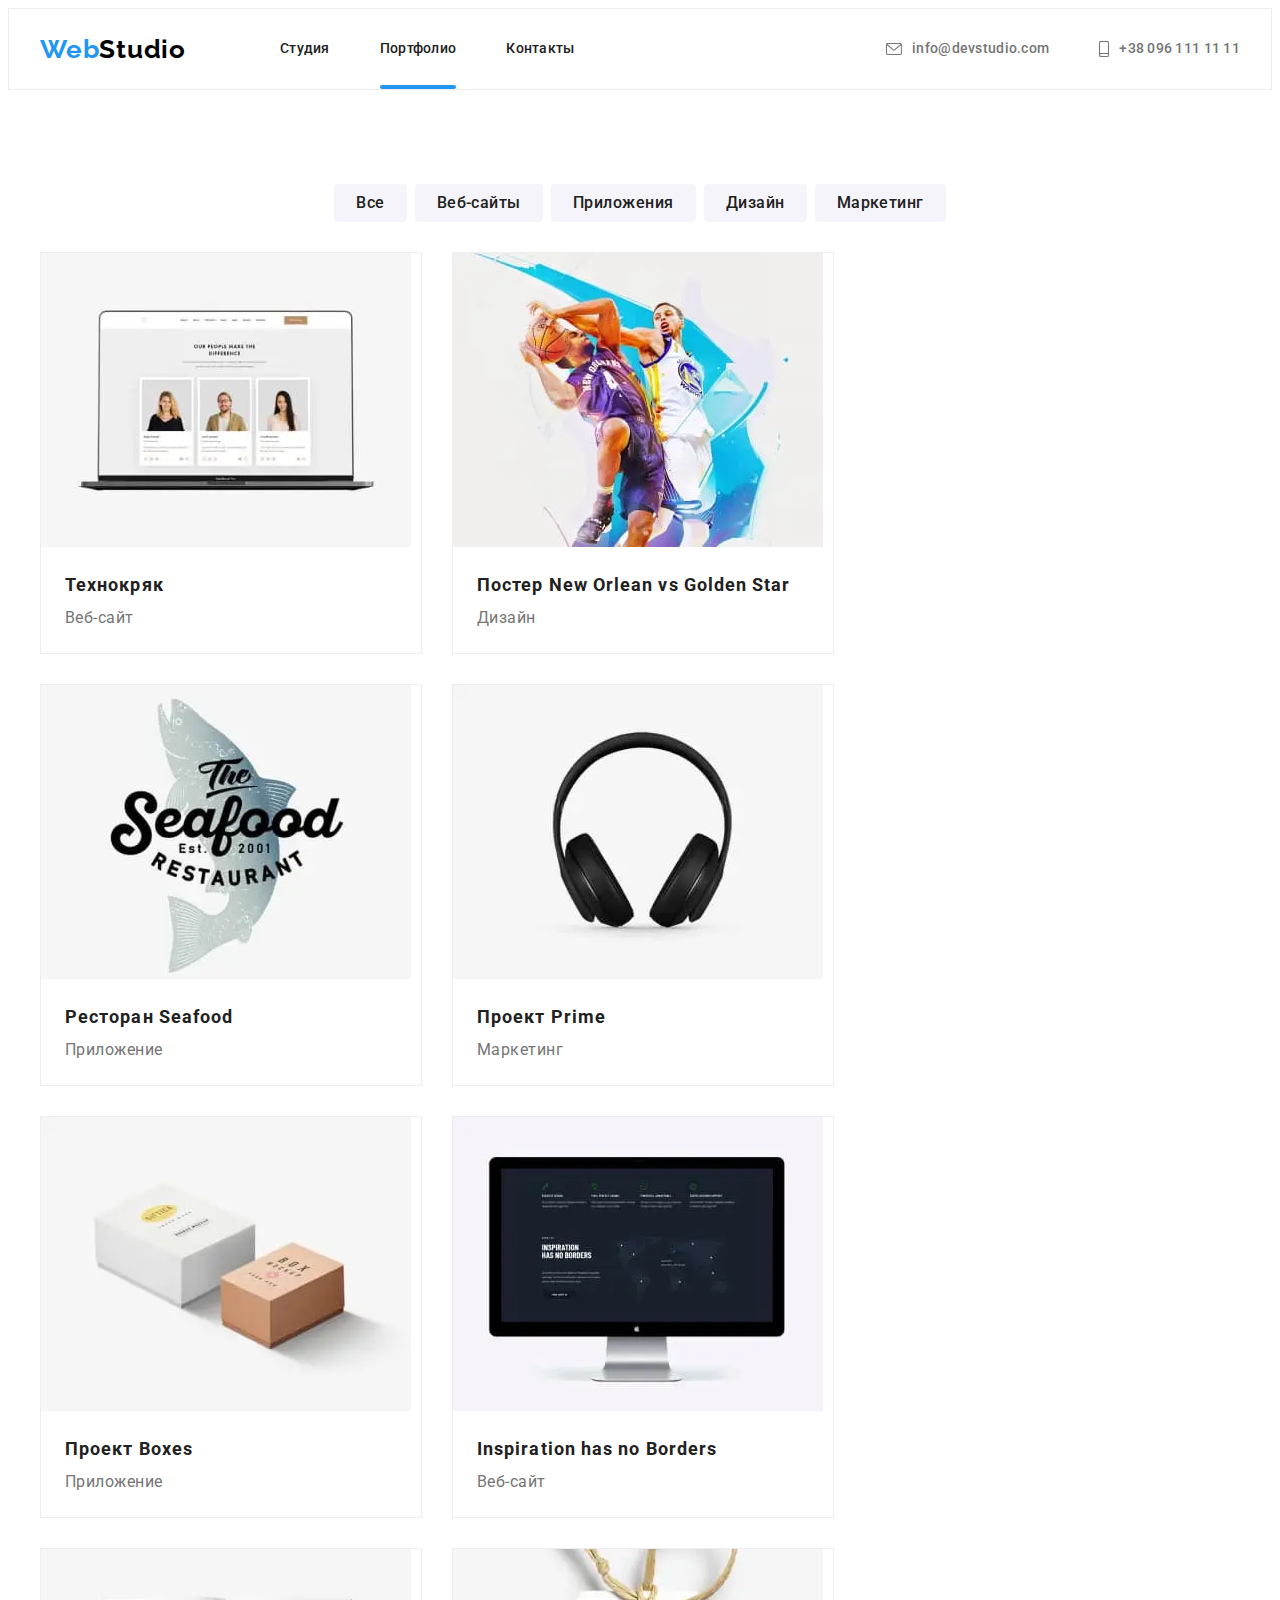
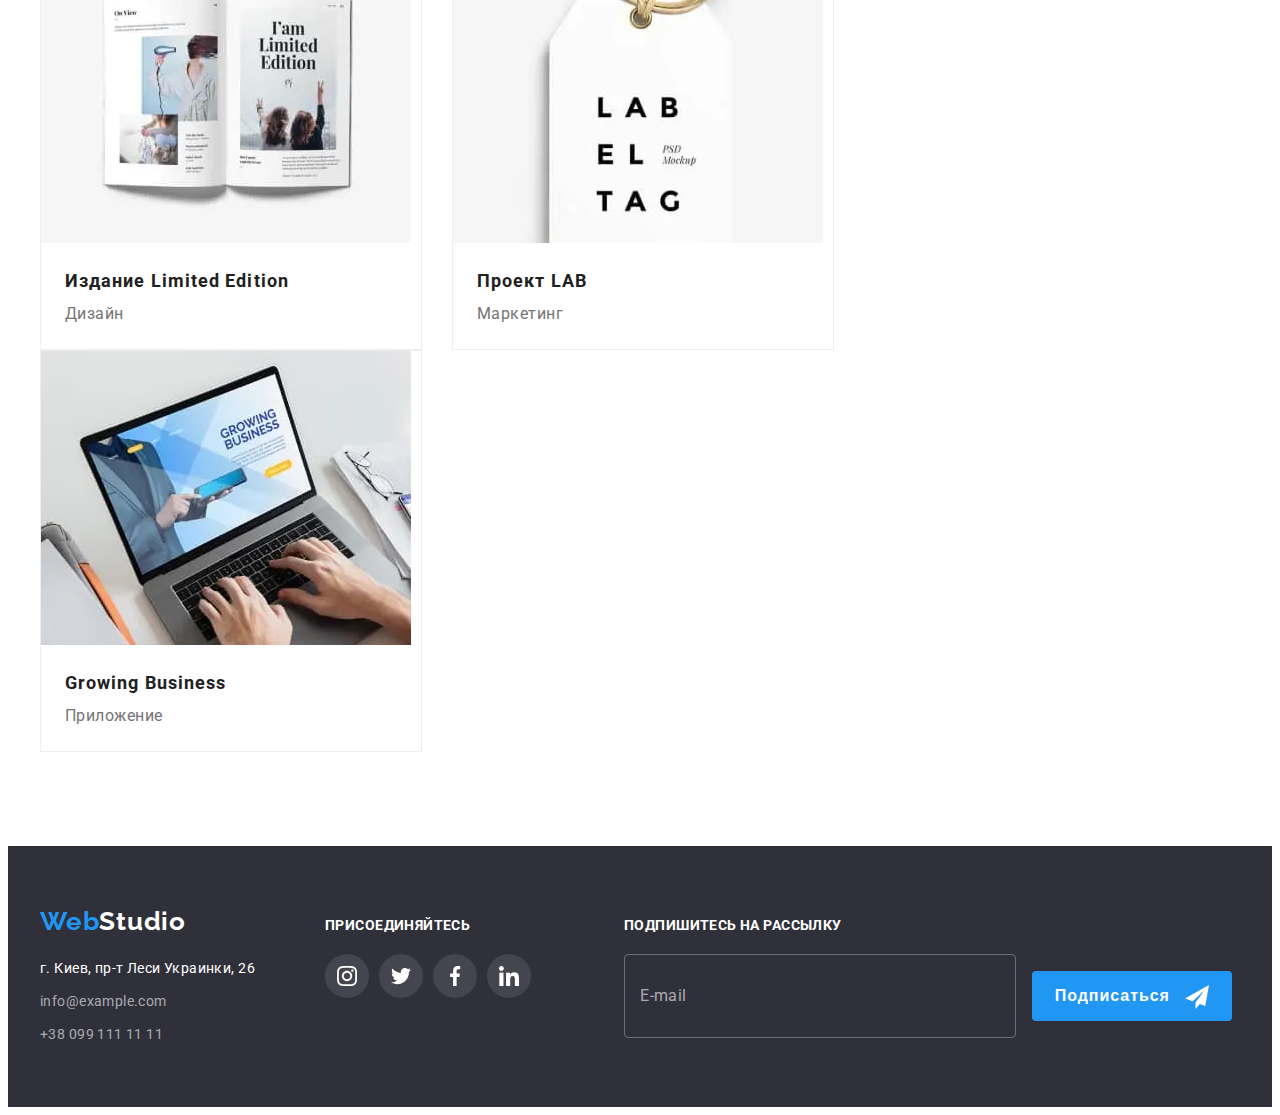
==== commit 52ec1ff5: "images" ====
--- a/portfolio.html
+++ b/portfolio.html
@@ -143,51 +143,51 @@
                                         <source
                                             media="(min-width: 1200px)"
                                             srcset="
-                                                ./images/portfolio-page/desctop/project-techno.webp    1x,
-                                                ./images/portfolio-page/desctop/project-techno@2x.webp 2x
-                                            "
-                                            type="image/webp"
-                                        />
-                                        <source
-                                            media="(min-width: 1200px)"
-                                            srcset="
-                                                ./images/portfolio-page/desctop/project-techno.jpg    1x,
-                                                ./images/portfolio-page/desctop/project-techno@2x.jpg 2x
-                                            "
-                                        />
-                                        <source
-                                            media="(min-width: 768px)"
-                                            srcset="
-                                                ./images/portfolio-page/tablet/project-techno-tab.webp    1x,
-                                                ./images/portfolio-page/tablet/project-techno-tab@2x.webp 2x
-                                            "
-                                            type="image/webp"
-                                        />
-                                        <source
-                                            media="(min-width: 768px)"
-                                            srcset="
-                                                ./images/portfolio-page/tablet/project-techno-tab.jpg    1x,
-                                                ./images/portfolio-page/tablet/project-techno-tab@2x.jpg 2x
-                                            "
-                                        />
-                                        <source
-                                            media="(max-width: 767px)"
-                                            srcset="
-                                                ./images/portfolio-page/mobile/project-techno-mob.webp    1x,
-                                                ./images/portfolio-page/mobile/project-techno-mob@2x.webp 2x
-                                            "
-                                            type="image/webp"
-                                        />
-                                        <source
-                                            media="(max-width: 767px)"
-                                            srcset="
-                                                ./images/portfolio-page/mobile/project-techno-mob.jpg    1x,
-                                                ./images/portfolio-page/mobile/project-techno-mob@2x.jpg 2x
+                                                ../images/portfolio-page/project-techno.webp    1x,
+                                                ../images/portfolio-page/project-techno@2x.webp 2x
+                                            "
+                                            type="image/webp"
+                                        />
+                                        <source
+                                            media="(min-width: 1200px)"
+                                            srcset="
+                                                ../images/portfolio-page/project-techno.jpg    1x,
+                                                ../images/portfolio-page/project-techno@2x.jpg 2x
+                                            "
+                                        />
+                                        <source
+                                            media="(min-width: 768px)"
+                                            srcset="
+                                                ../images/portfolio-page/project-techno-tab.webp    1x,
+                                                ../images/portfolio-page/project-techno-tab@2x.webp 2x
+                                            "
+                                            type="image/webp"
+                                        />
+                                        <source
+                                            media="(min-width: 768px)"
+                                            srcset="
+                                                ../images/portfolio-page/project-techno-tab.jpg    1x,
+                                                ../images/portfolio-page/project-techno-tab@2x.jpg 2x
+                                            "
+                                        />
+                                        <source
+                                            media="(max-width: 767px)"
+                                            srcset="
+                                                ../images/portfolio-page/project-techno-mob.webp    1x,
+                                                ../images/portfolio-page/project-techno-mob@2x.webp 2x
+                                            "
+                                            type="image/webp"
+                                        />
+                                        <source
+                                            media="(max-width: 767px)"
+                                            srcset="
+                                                ../images/portfolio-page/project-techno-mob.jpg    1x,
+                                                ../images/portfolio-page/project-techno-mob@2x.jpg 2x
                                             "
                                         />
                                         <img
                                             class="projects-img"
-                                            src="./images/portfolio-page/desctop/project-techno.jpg"
+                                            src="../images/portfolio-page/project-techno.jpg"
                                             alt="проект Технокряк"
                                         />
                                     </picture>
@@ -210,51 +210,51 @@
                                         <source
                                             media="(min-width: 1200px)"
                                             srcset="
-                                                ./images/portfolio-page/desctop/project-poster.webp    1x,
-                                                ./images/portfolio-page/desctop/project-poster@2x.webp 2x
-                                            "
-                                            type="image/webp"
-                                        />
-                                        <source
-                                            media="(min-width: 1200px)"
-                                            srcset="
-                                                ./images/portfolio-page/desctop/project-poster.jpg    1x,
-                                                ./images/portfolio-page/desctop/project-poster@2x.jpg 2x
-                                            "
-                                        />
-                                        <source
-                                            media="(min-width: 768px)"
-                                            srcset="
-                                                ./images/portfolio-page/tablet/project-poster-tab.webp    1x,
-                                                ./images/portfolio-page/tablet/project-poster-tab@2x.webp 2x
-                                            "
-                                            type="image/webp"
-                                        />
-                                        <source
-                                            media="(min-width: 768px)"
-                                            srcset="
-                                                ./images/portfolio-page/tablet/project-poster-tab.jpg    1x,
-                                                ./images/portfolio-page/tablet/project-poster-tab@2x.jpg 2x
-                                            "
-                                        />
-                                        <source
-                                            media="(max-width: 767px)"
-                                            srcset="
-                                                ./images/portfolio-page/mobile/project-poster-mob.webp    1x,
-                                                ./images/portfolio-page/mobile/project-poster-mob@2x.webp 2x
-                                            "
-                                            type="image/webp"
-                                        />
-                                        <source
-                                            media="(max-width: 767px)"
-                                            srcset="
-                                                ./images/portfolio-page/mobile/project-poster-mob.jpg    1x,
-                                                ./images/portfolio-page/mobile/project-poster-mob@2x.jpg 2x
+                                                ../images/portfolio-page/project-poster.webp    1x,
+                                                ../images/portfolio-page/project-poster@2x.webp 2x
+                                            "
+                                            type="image/webp"
+                                        />
+                                        <source
+                                            media="(min-width: 1200px)"
+                                            srcset="
+                                                ../images/portfolio-page/project-poster.jpg    1x,
+                                                ../images/portfolio-page/project-poster@2x.jpg 2x
+                                            "
+                                        />
+                                        <source
+                                            media="(min-width: 768px)"
+                                            srcset="
+                                                ../images/portfolio-page/project-poster-tab.webp    1x,
+                                                ../images/portfolio-page/project-poster-tab@2x.webp 2x
+                                            "
+                                            type="image/webp"
+                                        />
+                                        <source
+                                            media="(min-width: 768px)"
+                                            srcset="
+                                                ../images/portfolio-page/project-poster-tab.jpg    1x,
+                                                ../images/portfolio-page/project-poster-tab@2x.jpg 2x
+                                            "
+                                        />
+                                        <source
+                                            media="(max-width: 767px)"
+                                            srcset="
+                                                ../images/portfolio-page/project-poster-mob.webp    1x,
+                                                ../images/portfolio-page/project-poster-mob@2x.webp 2x
+                                            "
+                                            type="image/webp"
+                                        />
+                                        <source
+                                            media="(max-width: 767px)"
+                                            srcset="
+                                                ../images/portfolio-page/project-poster-mob.jpg    1x,
+                                                ../images/portfolio-page/project-poster-mob@2x.jpg 2x
                                             "
                                         />
                                         <img
                                             class="projects-img"
-                                            src="./images/portfolio-page/desctop/project-poster.jpg"
+                                            src="../images/portfolio-page/project-poster.jpg"
                                             alt="проект Постер"
                                         />
                                     </picture>
--- a/css/main.min.css
+++ b/css/main.min.css
@@ -1,2 +1,2 @@
-h1,h2,h3,h4,h5,h6,p{margin-top:0;margin-bottom:0}ul,ol{margin-top:0;margin-bottom:0;padding-left:0}img{display:block;max-width:100%;height:auto}.list{list-style:none}.link{text-decoration:none}body{font-family:"Roboto",sans-serif;color:#212121;background-color:#fff}.section{padding-top:60px;padding-bottom:60px}.container{padding-left:15px;padding-right:15px;margin-left:auto;margin-right:auto}.visually-hidden{position:absolute;width:1px;height:1px;margin:-1px;border:0;padding:0;white-space:nowrap;clip-path:inset(100%);clip:rect(0);overflow:hidden}.title{margin-bottom:30px;font-weight:700;font-size:28px;line-height:1.18;text-align:center;letter-spacing:0.03em}@media screen and (max-width: 767px){.current{color:#2196f3}}@media screen and (min-width: 768px){.current{color:#2196f3}.current::after{position:absolute;left:0;bottom:0;content:'';display:block;width:100%;height:4px;background:#2196f3;border-radius:2px}}@media screen and (min-width: 1200px){.section{padding-top:94px;padding-bottom:94px}.container{width:1200px}.title{margin-bottom:50px;font-size:36px;line-height:1.17}}.header-page{position:relative;border:1px solid #ececec}.header-container{display:flex;justify-content:space-between;align-items:center}@media screen and (max-width: 767px){.burger-btn{background-color:transparent;border:none;padding:10px 0;line-height:0;transition:fill 250ms cubic-bezier(0.4, 0, 0.2, 1)}.burger-btn__icon{fill:#000}.burger-btn:hover .burger-btn__icon,.burger-btn:focus .burger-btn__icon{fill:#2196f3}}@media screen and (min-width: 768px){.burger-btn{display:none}}@media screen and (max-width: 767px){.mobile-menu{position:absolute;top:0;left:0;width:100%;height:100vh;background-color:#ffffff;box-shadow:0px 4px 8px rgba(0,0,0,0.04),0px 2px 4px rgba(0,0,0,0.08),0px 1px 3px rgba(0,0,0,0.16);overflow:auto;opacity:0;visibility:hidden;pointer-events:none;transition:opacity 250ms cubic-bezier(0.4, 0, 0.2, 1),visibility 250ms cubic-bezier(0.4, 0, 0.2, 1)}.mobile-menu.is-open{opacity:1;visibility:visible;pointer-events:auto}.mobile-menu__container{position:relative;padding:48px 40px;margin-left:auto;margin-right:auto}.mobile-menu__close-btn{position:absolute;top:10px;right:15px;background-color:transparent;border:none;padding:0;line-height:0;transition:fill 250ms cubic-bezier(0.4, 0, 0.2, 1)}.mobile-menu__close-btn:hover .mobile-menu__icon,.mobile-menu__close-btn:focus .mobile-menu__icon{fill:#2196f3}.mobile-contacts__item{margin-bottom:32px}.mobile-contacts__item:last-child{margin-bottom:64px}.mobile-contacts_phone_blue{font-weight:500;font-size:34px;line-height:1.18;letter-spacing:0.02em;color:#2196f3}.mobile-contacts_mail_grey{font-weight:500;font-size:24px;line-height:1.17;letter-spacing:0.02em;color:#757575}.mobile-social__item{display:inline;align-items:baseline}.mobile-social__item:not(:first-child)::before{content:' | ';font-size:24px;color:rgba(33,33,33,0.2);margin:0 5px}.mobile-social__link{font-weight:500;font-size:18px;line-height:1.22;letter-spacing:0.02em;color:#2196f3}}@media screen and (min-width: 768px){.mobile-menu{display:none}}@media screen and (max-width: 767px){.social{margin-bottom:60px}}.social-list{display:flex;justify-content:center}.social-list__link_theme_light{display:flex;justify-content:center;align-items:center;width:44px;height:44px;background-color:#fff;border-radius:50%;transition:background-color 250ms cubic-bezier(0.4, 0, 0.2, 1)}.social-list__link_theme_light:hover,.social-list__link_theme_light:focus{background-color:#2196f3}.social-list__link_theme_dark{display:flex;justify-content:center;align-items:center;width:44px;height:44px;background-color:rgba(255,255,255,0.1);border-radius:50%;transition:background-color 250ms cubic-bezier(0.4, 0, 0.2, 1)}.social-list__link_theme_dark:hover,.social-list__link_theme_dark:focus{background-color:#2196f3}.social-list__item:not(:last-child){margin-right:10px}.social-list__icon_theme_light{fill:#afb1b8;transition:fill 250ms cubic-bezier(0.4, 0, 0.2, 1)}.social-list__icon_theme_light:hover,.social-list__icon_theme_light:focus{fill:#2196f3}.social-list__link_theme_light:hover .social-list__icon_theme_light,.social-list__link_theme_light:focus .social-list__icon_theme_light{fill:#fff}.social-list__icon_theme_dark{fill:#fff}.social-title{margin-bottom:20px;font-weight:700;font-size:14px;line-height:1.14;letter-spacing:0.03em;text-transform:uppercase;color:#fff}.logo{font-family:"Raleway",sans-serif;font-weight:700;font-size:24px;line-height:1.17;letter-spacing:0.03em}.logo-accent{color:#2196f3}.logo_theme_light{display:block;color:#000000}.logo_theme_dark{display:block;margin-bottom:20px;color:#fff}@media screen and (max-width: 767px){.logo_theme_light{padding-top:16px;padding-bottom:16px}}@media screen and (min-width: 768px){.logo_theme_light{padding-top:26px;padding-bottom:26px}}@media screen and (min-width: 1200px){.logo{font-size:26px;line-height:1.19}.logo_theme_light{padding-top:24px;padding-bottom:24px;margin-right:94px}}@media screen and (max-width: 767px){.navigation{display:none}.nav-list__item{margin-bottom:32px;position:relative}.nav-list__item:last-child{margin-bottom:302px}.nav-list__link{font-weight:500;font-size:40px;line-height:1.18;letter-spacing:0.02em;color:#212121}}@media screen and (min-width: 768px){.nav-list{display:flex}.nav-list__item:not(:last-child){margin-right:50px}.nav-list__link{position:relative;display:block;padding-top:32px;padding-bottom:32px;font-weight:500;font-size:14px;line-height:1.14;letter-spacing:0.02em;color:#212121;transition:color 250ms cubic-bezier(0.4, 0, 0.2, 1)}.nav-list__link:hover,.nav-list__link:focus{color:#2196f3}}@media screen and (max-width: 1119px){.tel-mail__item:not(:last-child){margin-bottom:10px}.tel-mail__link{display:flex;align-items:center;font-weight:500;font-size:12px;line-height:1.17;letter-spacing:0.02em;color:#757575;transition:color 250ms cubic-bezier(0.4, 0, 0.2, 1)}.tel-mail__link:hover,.tel-mail__link:focus{color:#2196f3}.tel-mail__link-tablet-mail{padding-top:21px}.tel-mail__link-tablet-tel{padding-bottom:21px}.tel-mail__icon{margin-right:8px;fill:#757575;transition:fill 250ms cubic-bezier(0.4, 0, 0.2, 1)}.tel-mail__link:hover .tel-mail__icon,.tel-mail__link:focus .tel-mail__icon{fill:#2196f3}}@media screen and (max-width: 767px){.tel-mail{display:none}}@media screen and (min-width: 1200px){.tel-mail{display:flex;margin-left:auto}.tel-mail__item:not(:last-child){margin-right:50px}.tel-mail__link{display:flex;align-items:center;padding-top:32px;padding-bottom:32px;font-weight:500;font-size:14px;line-height:1.14;letter-spacing:0.02em;color:#757575;transition:color 250ms cubic-bezier(0.4, 0, 0.2, 1)}.tel-mail__link:hover,.tel-mail__link:focus{color:#2196f3}.tel-mail__icon{margin-right:10px;fill:#757575;transition:fill 250ms cubic-bezier(0.4, 0, 0.2, 1)}.tel-mail__link:hover .tel-mail__icon,.tel-mail__link:focus .tel-mail__icon{fill:#2196f3}}.hero{padding-top:118px;padding-bottom:118px;background-image:linear-gradient(rgba(47,48,58,0.4), rgba(47,48,58,0.4)),url("/images/main-page/mobile/main-mob-img.jpg");background-size:cover;background-color:#c4c4c4;text-align:center}.hero-title{margin-bottom:30px;font-weight:900;font-size:26px;line-height:1.62;text-align:center;letter-spacing:0.06em;text-transform:uppercase;color:#fff}.hero-btn{min-width:200px;padding:10px 32px;background-color:#2196f3;box-shadow:0px 4px 4px rgba(0,0,0,0.15);border-radius:4px;border:none;cursor:pointer;font-family:inherit;font-weight:700;font-size:16px;line-height:1.88;letter-spacing:0.06em;color:#fff;transition:background-color 250ms cubic-bezier(0.4, 0, 0.2, 1)}.hero-btn:hover,.hero-btn:focus{background-color:#188ce8}@media (min-device-pixel-ratio: 2), (min-resolution: 192dpi), (min-resolution: 2dppx){.hero{background-image:linear-gradient(rgba(47,48,58,0.4), rgba(47,48,58,0.4)),url("/images/main-page/mobile/main-mob@2x-img.jpg")}}@media screen and (min-width: 768px){.hero{background-image:linear-gradient(rgba(47,48,58,0.4), rgba(47,48,58,0.4)),url("/images/main-page/tablet/main-tab-img.jpg")}}@media screen and (min-width: 768px) and (min-device-pixel-ratio: 2), screen and (min-width: 768px) and (min-resolution: 192dpi), screen and (min-width: 768px) and (min-resolution: 2dppx){.hero{background-image:linear-gradient(rgba(47,48,58,0.4), rgba(47,48,58,0.4)),url("/images/main-page/tablet/main-tab@2x-img.jpg")}}@media screen and (min-width: 1200px){.hero{padding-top:200px;padding-bottom:200px;background-image:linear-gradient(rgba(47,48,58,0.4), rgba(47,48,58,0.4)),url("/images/main-page/desctop/main-img.jpg")}}@media screen and (min-width: 1200px) and (min-device-pixel-ratio: 2), screen and (min-width: 1200px) and (min-resolution: 192dpi), screen and (min-width: 1200px) and (min-resolution: 2dppx){.hero{background-image:linear-gradient(rgba(47,48,58,0.4), rgba(47,48,58,0.4)),url("/images/main-page/desctop/main-img@2x.jpg")}}@media screen and (min-width: 1200px){.hero-title{font-size:44px;line-height:1.36}}.benefits-item{width:450px;height:226px}.benefits-item:not(:last-child){margin-bottom:30px}.benefits-wrap{display:flex;justify-content:center;align-items:center;height:120px;margin-bottom:30px;background:#f5f4fa;border-radius:4px}.benefits-subtitle{margin-bottom:10px;font-weight:700;font-size:14px;line-height:1.14;letter-spacing:0.03em;text-transform:uppercase}.benefits-text{font-weight:400;font-size:14px;line-height:1.71;letter-spacing:0.03em;color:#757575}@media screen and (max-width: 767px){.benefits-subtitle{text-align:center}}@media screen and (min-width: 768px){.benefits-list{display:flex;flex-wrap:wrap}.benefits-item{width:354px;height:251px}.benefits-item:nth-last-child(-n+2){margin-bottom:0}.benefits-item:not(:nth-child(2n)){margin-right:30px}}@media screen and (min-width: 1200px){.benefits{padding-top:94px}.benefits-item{width:270px}.benefits-wrap{width:270px;height:120px}}@media screen and (max-width: 1119px){.services{display:none}}.services-list{display:flex;flex-wrap:wrap}.services-item{position:relative;margin-bottom:30px;flex-basis:calc((100% - 60px) / 3)}.services-item:not(:nth-child(3n)){margin-right:30px}.services-item:nth-last-child(-n+3){margin-bottom:0}.services-label{position:absolute;bottom:0;padding:27px 10px;width:370px;height:70px;font-weight:700;font-size:14px;text-align:center;line-height:1.14;letter-spacing:0.03em;text-transform:uppercase;color:#fff;background:rgba(47,48,58,0.8)}.team{background-color:#f5f4fa}.team-list{display:flex;flex-wrap:wrap}.team-item{margin-bottom:30px;background-color:#fff;box-shadow:0px 1px 3px rgba(0,0,0,0.12),0px 1px 1px rgba(0,0,0,0.14),0px 2px 1px rgba(0,0,0,0.2);border-radius:0px 0px 4px 4px}.team-item:not-last-child{margin-bottom:0}@media screen and (max-width: 767px){.team-img{width:450px}}@media screen and (min-width: 768px){.team-img{width:354px}.team-item{flex-basis:calc((100% - 30px) / 2)}.team-item:not(:nth-child(2n)){margin-right:30px}.team-item:nth-last-child(-n+2){margin-bottom:0}}.team-wrap{padding:30px 20px}.team-title{margin-bottom:10px;font-weight:500;font-size:16px;line-height:19px;text-align:center;letter-spacing:0.03em}.team-text{margin-bottom:16px;font-weight:400;font-size:16px;line-height:1.19;text-align:center;letter-spacing:0.03em;color:#757575}.clients-list{display:flex;flex-wrap:wrap}.clients-item{margin-bottom:30px}.clients-link{display:flex;align-items:center;justify-content:center;width:210px;height:92px;border:1px solid #afb1b8;border-radius:4px;color:#afb1b8;transition:border 250ms cubic-bezier(0.4, 0, 0.2, 1)}.clients-link:hover,.clients-link:focus{fill:#2196f3;border:1px solid #2196f3}.clients-icon{fill:#afb1b8;transition:fill 250ms cubic-bezier(0.4, 0, 0.2, 1)}.clients-link:hover .clients-icon,.clients-link:focus .clients-icon{fill:#2196f3}@media screen and (max-width: 767px){.clients-item{flex-basis:calc((100% - 30px) / 2)}.clients-item:not(:nth-child(2n)){margin-right:30px}.clients-item:nth-last-child(-n+2){margin-bottom:0}}@media screen and (min-width: 768px){.clients-item{flex-basis:calc((100% - 60px) / 3)}.clients-item:not(:nth-child(3n)){margin-right:30px}.clients-item:nth-last-child(-n+3){margin-bottom:0}.clients-link{width:226px}}.footer-page{padding-top:60px;padding-bottom:60px;background-color:#2f303a;text-align:center}@media screen and (min-width: 768px){.footer-page{padding-left:60px;padding-right:74px}}.address-link{font-style:normal;font-weight:400;font-size:14px;line-height:1.71;letter-spacing:0.03em;color:#fff;transition:color 250ms cubic-bezier(0.4, 0, 0.2, 1)}.address-link:hover,.address-link:focus{color:#2196f3}@media screen and (max-width: 767px){.contacts{margin-bottom:60px}}@media screen and (min-width: 768px){.logo-contacts-social{display:flex;justify-content:space-between;align-items:baseline;margin-bottom:60px}}.contacts__list:not(:last-child){margin-bottom:8px}.contacts__link{font-style:normal;font-weight:400;font-size:14px;line-height:1.71;letter-spacing:0.03em;color:rgba(255,255,255,0.6);transition:color 250ms cubic-bezier(0.4, 0, 0.2, 1)}.contacts__link:hover,.contacts__link:focus{color:#2196f3}.subscribe-title{display:block;margin-bottom:20px;font-weight:700;font-size:14px;line-height:1.14;letter-spacing:0.03em;text-transform:uppercase;color:#fff}@media screen and (max-width: 1119px){.subscribe-input{margin-bottom:20px;padding:16px;width:450px;height:50px;background-color:transparent;border:1px solid rgba(255,255,255,0.3);border-radius:4px;color:#fff}}.subscribe-field{position:relative}.subscribe-label{position:absolute;top:0;left:16px;font-weight:400;font-size:16px;line-height:1.25;letter-spacing:0.03em;color:rgba(255,255,255,0.6)}.subscribe-btn{min-width:200px;padding:10px;font-weight:700;font-size:16px;line-height:1.88;letter-spacing:0.06em;color:#fff;background:#2196f3;border-radius:4px;border-style:none;cursor:pointer;box-shadow:none}.subscribe-icon{margin-left:10px;vertical-align:middle;text-align:center}.backdrop{position:fixed;top:0;left:0;background-color:rgba(0,0,0,0.2);width:100%;height:100%;opacity:1;transition:opacity 250ms cubic-bezier(0.4, 0, 0.2, 1)}.backdrop.is-hidden{opacity:0;pointer-events:none}@media screen and (max-width: 767px){.modal{padding-bottom:40px}}.modal{position:absolute;top:50%;left:50%;transform:translate(-50%, -50%) scale(1);width:450px;height:609px;background-color:#fff;box-shadow:0px 1px 3px rgba(0,0,0,0.12),0px 1px 1px rgba(0,0,0,0.14),0px 2px 1px rgba(0,0,0,0.2);border-radius:4px;opacity:1;transition:transform 250ms cubic-bezier(0.4, 0, 0.2, 1),opacity 250ms cubic-bezier(0.4, 0, 0.2, 1)}.backdrop.is-hidden .modal{transform:translate(-50%, -50%) scale(0.5);opacity:0}.modal-btn{display:flex;margin-left:auto;padding:8px;border:none;background-color:#fff;cursor:pointer}.modal-icon{padding:6px;text-align:center;border:1px solid rgba(0,0,0,0.1);border-radius:50%;transition:fill 250ms cubic-bezier(0.4, 0, 0.2, 1)}.modal-btn:hover .modal-icon,.modal-btn:focus .modal-icon{fill:#2196f3}.modal-form{padding:0 40px}.modal-form-title{display:block;margin-bottom:12px;font-weight:700;font-size:20px;line-height:1.15;text-align:center;letter-spacing:0.03em;color:#212121}.modal-field{position:relative;display:flex;flex-direction:column;margin-top:20px}.modal-label{position:absolute;top:0%;left:0;transform:translateY(-120%);margin-bottom:4px;font-weight:400;font-size:12px;line-height:1.17;letter-spacing:0.01em;color:#757575;transition:color 250ms cubic-bezier(0.4, 0, 0.2, 1)}.modal-input:hover ~ .modal-label,.modal-input:focus ~ .modal-label{color:#2196f3}.modal-input{padding-left:40px;width:370px;height:40px;margin-bottom:10px;border:1px solid rgba(33,33,33,0.2);border-radius:4px;transition:border 250ms cubic-bezier(0.4, 0, 0.2, 1)}.modal-input:hover,.modal-input:focus{border:1px solid #2196f3}.form-icon{position:absolute;top:24%;left:12px;fill:#212121;transition:fill 250ms cubic-bezier(0.4, 0, 0.2, 1)}.modal-input:hover+.form-icon,.modal-input:focus+.form-icon{fill:#2196f3}.modal-textarea{padding:12px 16px;margin-bottom:20px;width:370px;height:120px;font-weight:400;font-size:12px;line-height:1.17;letter-spacing:0.01em;border:1px solid rgba(33,33,33,0.2);border-radius:4px;resize:none;transition:border 250ms cubic-bezier(0.4, 0, 0.2, 1)}.modal-textarea:hover,.modal-textarea:focus{border:1px solid #2196f3}.modal-textarea::placeholder{color:rgba(117,117,117,0.5)}.modal-textarea:hover+.modal-label,.modal-textarea:focus+.modal-label{color:#2196f3}.form-btn{min-width:200px;padding:10px;display:block;margin-left:auto;margin-right:auto;font-weight:700;font-size:16px;line-height:1.88;text-align:center;letter-spacing:0.06em;color:#ffffff;background-color:#2196f3;box-shadow:0px 4px 4px rgba(0,0,0,0.15);border-radius:4px;border:none;cursor:pointer;transition:background-color 250ms cubic-bezier(0.4, 0, 0.2, 1)}.form-btn:hover,.form-btn:focus{background-color:#188ce8}.checkbox-label{display:flex;align-items:center;margin-bottom:30px;font-weight:400;font-size:12px;line-height:1.71;letter-spacing:0.03em;color:#757575}.checkbox-link{margin-left:4px;font-weight:400;font-size:12px;line-height:1.71;letter-spacing:0.03em;text-decoration-line:underline;color:#2196f3}.checkbox{position:absolute;width:1px;height:1px;margin:-1px;border:0;padding:0;white-space:nowrap;clip-path:inset(100%);clip:rect(0);overflow:hidden}.checkbox-icon{margin-right:8px;fill:none;border:2px solid #212121;border-radius:2px;transition:background-color 250ms cubic-bezier(0.4, 0, 0.2, 1)}.checkbox:checked+.checkbox-icon{background-color:#2196f3;border:none;background-size:contain;background-origin:border-box}.filter-projects{margin-bottom:40px;display:flex}.filter-projects-item:not(:last-child){margin-right:8px}@media screen and (max-width: 767px){.filter-projects-item:nth-child(-n+3){margin-bottom:15px}.filter-projects{flex-wrap:wrap}}@media screen and (min-width: 768px){.filter-projects{margin-bottom:30px;justify-content:center}}.filter-projects-btn{padding:6px 22px;font-family:inherit;font-weight:500;font-size:16px;line-height:1.63;text-align:center;letter-spacing:0.03em;color:#212121;background-color:#f5f4fa;border-radius:4px;border-style:none;cursor:pointer;box-shadow:none;transition:background-color 250ms cubic-bezier(0.4, 0, 0.2, 1),color 250ms cubic-bezier(0.4, 0, 0.2, 1),box-shadow 250ms cubic-bezier(0.4, 0, 0.2, 1)}.filter-projects-btn:hover,.filter-projects-btn:focus{background-color:#2196f3;color:#fff;box-shadow:0px 3px 1px rgba(0,0,0,0.1),0px 1px 2px rgba(0,0,0,0.08),0px 2px 2px rgba(0,0,0,0.12)}@media screen and (max-width: 767px){.projects-item:not(:last-child){margin-bottom:30px}}@media screen and (min-width: 768px){.projects-list{display:flex;flex-wrap:wrap}.projects-item{margin-bottom:30px;flex-basis:calc((100% - 30px) / 2);border:1px solid #eeeeee}.projects-item:nth-last-child(-n+2){margin-bottom:0}.projects-item:not(:nth-child(2n)){margin-right:30px}}.projects-link{display:block;box-shadow:none;transition:box-shadow 250ms cubic-bezier(0.4, 0, 0.2, 1)}.projects-link:hover,.projects-link:focus{box-shadow:0px 1px 1px rgba(0,0,0,0.12),0px 4px 4px rgba(0,0,0,0.06),1px 4px 6px rgba(0,0,0,0.16)}.projects-thumb{position:relative;overflow:hidden}.projects-overlay{position:absolute;width:100%;height:100%;top:0;padding:63px 24px;background:rgba(33,150,243,0.9);font-weight:400;font-size:18px;line-height:1.56;letter-spacing:0.03em;color:#fff;opacity:0;transform:translateY(100%);transition:transform 250ms cubic-bezier(0.4, 0, 0.2, 1),opacity 250ms cubic-bezier(0.4, 0, 0.2, 1)}.projects-link:hover .projects-overlay,.projects-link:focus .projects-overlay{opacity:1;transform:translateY(0)}.projects-wrap{padding:20px 24px}.title-projects{font-weight:700;font-size:18px;line-height:2;letter-spacing:0.06em;color:#212121}.projects-text{font-weight:400;font-size:16px;line-height:1.88;letter-spacing:0.03em;color:#757575}
+h1,h2,h3,h4,h5,h6,p{margin-top:0;margin-bottom:0}ul,ol{margin-top:0;margin-bottom:0;padding-left:0}img{display:block;max-width:100%;height:auto}.list{list-style:none}.link{text-decoration:none}body{font-family:"Roboto",sans-serif;color:#212121;background-color:#fff}.section{padding-top:60px;padding-bottom:60px}.container{padding-left:15px;padding-right:15px;margin-left:auto;margin-right:auto}.visually-hidden{position:absolute;width:1px;height:1px;margin:-1px;border:0;padding:0;white-space:nowrap;clip-path:inset(100%);clip:rect(0);overflow:hidden}.title{margin-bottom:30px;font-weight:700;font-size:28px;line-height:1.18;text-align:center;letter-spacing:0.03em}@media screen and (max-width: 767px){.current{color:#2196f3}}@media screen and (min-width: 768px){.current{color:#2196f3}.current::after{position:absolute;left:0;bottom:0;content:'';display:block;width:100%;height:4px;background:#2196f3;border-radius:2px}}@media screen and (min-width: 1200px){.section{padding-top:94px;padding-bottom:94px}.container{width:1200px}.title{margin-bottom:50px;font-size:36px;line-height:1.17}}.header-page{position:relative;border:1px solid #ececec}.header-container{display:flex;justify-content:space-between;align-items:center}@media screen and (max-width: 767px){.burger-btn{background-color:transparent;border:none;padding:10px 0;line-height:0;transition:fill 250ms cubic-bezier(0.4, 0, 0.2, 1)}.burger-btn__icon{fill:#000}.burger-btn:hover .burger-btn__icon,.burger-btn:focus .burger-btn__icon{fill:#2196f3}}@media screen and (min-width: 768px){.burger-btn{display:none}}@media screen and (max-width: 767px){.mobile-menu{position:absolute;top:0;left:0;width:100%;height:100vh;background-color:#ffffff;box-shadow:0px 4px 8px rgba(0,0,0,0.04),0px 2px 4px rgba(0,0,0,0.08),0px 1px 3px rgba(0,0,0,0.16);overflow:auto;opacity:0;visibility:hidden;pointer-events:none;transition:opacity 250ms cubic-bezier(0.4, 0, 0.2, 1),visibility 250ms cubic-bezier(0.4, 0, 0.2, 1)}.mobile-menu.is-open{opacity:1;visibility:visible;pointer-events:auto}.mobile-menu__container{position:relative;padding:48px 40px;margin-left:auto;margin-right:auto}.mobile-menu__close-btn{position:absolute;top:10px;right:15px;background-color:transparent;border:none;padding:0;line-height:0;transition:fill 250ms cubic-bezier(0.4, 0, 0.2, 1)}.mobile-menu__close-btn:hover .mobile-menu__icon,.mobile-menu__close-btn:focus .mobile-menu__icon{fill:#2196f3}.mobile-contacts__item{margin-bottom:32px}.mobile-contacts__item:last-child{margin-bottom:64px}.mobile-contacts_phone_blue{font-weight:500;font-size:34px;line-height:1.18;letter-spacing:0.02em;color:#2196f3}.mobile-contacts_mail_grey{font-weight:500;font-size:24px;line-height:1.17;letter-spacing:0.02em;color:#757575}.mobile-social__item{display:inline;align-items:baseline}.mobile-social__item:not(:first-child)::before{content:' | ';font-size:24px;color:rgba(33,33,33,0.2);margin:0 5px}.mobile-social__link{font-weight:500;font-size:18px;line-height:1.22;letter-spacing:0.02em;color:#2196f3}}@media screen and (min-width: 768px){.mobile-menu{display:none}}.social-list{display:flex;justify-content:center}.social-list__link_theme_light{display:flex;justify-content:center;align-items:center;width:44px;height:44px;background-color:#fff;border-radius:50%;transition:background-color 250ms cubic-bezier(0.4, 0, 0.2, 1)}.social-list__link_theme_light:hover,.social-list__link_theme_light:focus{background-color:#2196f3}.social-list__link_theme_dark{display:flex;justify-content:center;align-items:center;width:44px;height:44px;background-color:rgba(255,255,255,0.1);border-radius:50%;transition:background-color 250ms cubic-bezier(0.4, 0, 0.2, 1)}.social-list__link_theme_dark:hover,.social-list__link_theme_dark:focus{background-color:#2196f3}.social-list__item:not(:last-child){margin-right:10px}.social-list__icon_theme_light{fill:#afb1b8;transition:fill 250ms cubic-bezier(0.4, 0, 0.2, 1)}.social-list__icon_theme_light:hover,.social-list__icon_theme_light:focus{fill:#2196f3}.social-list__link_theme_light:hover .social-list__icon_theme_light,.social-list__link_theme_light:focus .social-list__icon_theme_light{fill:#fff}.social-list__icon_theme_dark{fill:#fff}.social-title{margin-bottom:20px;font-weight:700;font-size:14px;line-height:1.14;letter-spacing:0.03em;text-transform:uppercase;color:#fff}@media screen and (max-width: 767px){.social{margin-bottom:60px}}@media screen and (min-width: 1200px){.social{margin-right:93px}}.logo{font-family:"Raleway",sans-serif;font-weight:700;font-size:24px;line-height:1.17;letter-spacing:0.03em}.logo-accent{color:#2196f3}.logo_theme_light{display:block;color:#000000}.logo_theme_dark{display:block;margin-bottom:20px;color:#fff}@media screen and (max-width: 767px){.logo_theme_light{padding-top:16px;padding-bottom:16px}}@media screen and (min-width: 768px){.logo_theme_light{padding-top:26px;padding-bottom:26px}}@media screen and (min-width: 1200px){.logo{font-size:26px;line-height:1.19}.logo_theme_light{padding-top:24px;padding-bottom:24px;margin-right:94px}}@media screen and (max-width: 767px){.navigation{display:none}.nav-list__item{margin-bottom:32px;position:relative}.nav-list__item:last-child{margin-bottom:302px}.nav-list__link{font-weight:500;font-size:40px;line-height:1.18;letter-spacing:0.02em;color:#212121}.nav-list__link.current{color:#2196f3}}@media screen and (min-width: 768px){.nav-list{display:flex}.nav-list__item:not(:last-child){margin-right:50px}.nav-list__link{position:relative;display:block;padding-top:32px;padding-bottom:32px;font-weight:500;font-size:14px;line-height:1.14;letter-spacing:0.02em;color:#212121;transition:color 250ms cubic-bezier(0.4, 0, 0.2, 1)}.nav-list__link:hover,.nav-list__link:focus{color:#2196f3}}@media screen and (max-width: 1119px){.tel-mail__item:not(:last-child){margin-bottom:10px}.tel-mail__link{display:flex;align-items:center;font-weight:500;font-size:12px;line-height:1.17;letter-spacing:0.02em;color:#757575;transition:color 250ms cubic-bezier(0.4, 0, 0.2, 1)}.tel-mail__link:hover,.tel-mail__link:focus{color:#2196f3}.tel-mail__link-tablet-mail{padding-top:21px}.tel-mail__link-tablet-tel{padding-bottom:21px}.tel-mail__icon{margin-right:8px;fill:#757575;transition:fill 250ms cubic-bezier(0.4, 0, 0.2, 1)}.tel-mail__link:hover .tel-mail__icon,.tel-mail__link:focus .tel-mail__icon{fill:#2196f3}}@media screen and (max-width: 767px){.tel-mail{display:none}}@media screen and (min-width: 1200px){.tel-mail{display:flex;margin-left:auto}.tel-mail__item:not(:last-child){margin-right:50px}.tel-mail__link{display:flex;align-items:center;padding-top:32px;padding-bottom:32px;font-weight:500;font-size:14px;line-height:1.14;letter-spacing:0.02em;color:#757575;transition:color 250ms cubic-bezier(0.4, 0, 0.2, 1)}.tel-mail__link:hover,.tel-mail__link:focus{color:#2196f3}.tel-mail__icon{margin-right:10px;fill:#757575;transition:fill 250ms cubic-bezier(0.4, 0, 0.2, 1)}.tel-mail__link:hover .tel-mail__icon,.tel-mail__link:focus .tel-mail__icon{fill:#2196f3}}.hero{padding-top:118px;padding-bottom:118px;background-image:linear-gradient(rgba(47,48,58,0.4), rgba(47,48,58,0.4)),url("../../images/main-page/main-mob-img.jpg");background-size:cover;background-color:#c4c4c4;text-align:center}.hero-title{margin-bottom:30px;font-weight:900;font-size:26px;line-height:1.62;text-align:center;letter-spacing:0.06em;text-transform:uppercase;color:#fff}.hero-btn{min-width:200px;padding:10px 32px;background-color:#2196f3;box-shadow:0px 4px 4px rgba(0,0,0,0.15);border-radius:4px;border:none;cursor:pointer;font-family:inherit;font-weight:700;font-size:16px;line-height:1.88;letter-spacing:0.06em;color:#fff;transition:background-color 250ms cubic-bezier(0.4, 0, 0.2, 1)}.hero-btn:hover,.hero-btn:focus{background-color:#188ce8}@media (min-device-pixel-ratio: 2), (min-resolution: 192dpi), (min-resolution: 2dppx){.hero{background-image:linear-gradient(rgba(47,48,58,0.4), rgba(47,48,58,0.4)),url("../../images/main-page/main-mob@2x-img.jpg")}}@media screen and (min-width: 768px){.hero{background-image:linear-gradient(rgba(47,48,58,0.4), rgba(47,48,58,0.4)),url("../../images/main-page/main-tab-img.jpg")}}@media screen and (min-width: 768px) and (min-device-pixel-ratio: 2), screen and (min-width: 768px) and (min-resolution: 192dpi), screen and (min-width: 768px) and (min-resolution: 2dppx){.hero{background-image:linear-gradient(rgba(47,48,58,0.4), rgba(47,48,58,0.4)),url("../../images/main-page/main-tab@2x-img.jpg")}}@media screen and (min-width: 1200px){.hero{padding-top:200px;padding-bottom:200px;background-image:linear-gradient(rgba(47,48,58,0.4), rgba(47,48,58,0.4)),url("../images/main-page/desctop/main-img.jpg")}}@media screen and (min-width: 1200px) and (min-device-pixel-ratio: 2), screen and (min-width: 1200px) and (min-resolution: 192dpi), screen and (min-width: 1200px) and (min-resolution: 2dppx){.hero{background-image:linear-gradient(rgba(47,48,58,0.4), rgba(47,48,58,0.4)),url("../images/main-page/desctop/main-img@2x.jpg")}}@media screen and (min-width: 1200px){.hero-title{font-size:44px;line-height:1.36}}.benefits-item{width:450px}.benefits-wrap{display:flex;justify-content:center;align-items:center;height:120px;margin-bottom:30px;background:#f5f4fa;border-radius:4px}.benefits-subtitle{margin-bottom:10px;font-weight:700;font-size:14px;line-height:1.14;letter-spacing:0.03em;text-transform:uppercase}.benefits-text{font-weight:400;font-size:14px;line-height:1.71;letter-spacing:0.03em;color:#757575}@media screen and (max-width: 767px){.benefits-subtitle{text-align:center}.benefits-item:not(:last-child){margin-bottom:30px}}@media screen and (min-width: 768px){.benefits-list{display:flex;flex-wrap:wrap}}@media screen and (min-width: 768px) and (max-width: 1119px){.benefits-item{width:354px}.benefits-item:nth-last-child(-n+2){margin-bottom:0}.benefits-item:not(:nth-child(2n)){margin-right:30px}}@media screen and (min-width: 1200px){.benefits{padding-top:94px;padding-bottom:0}.benefits-item{width:270px}.benefits-item:not(:last-child){margin-right:30px}.benefits-wrap{width:270px}}@media screen and (max-width: 1119px){.services{display:none}}.services-list{display:flex;flex-wrap:wrap}.services-item{position:relative;margin-bottom:30px;flex-basis:calc((100% - 60px) / 3)}.services-item:not(:nth-child(3n)){margin-right:30px}.services-item:nth-last-child(-n+3){margin-bottom:0}.services-label{position:absolute;bottom:0;padding:27px 10px;width:370px;height:70px;font-weight:700;font-size:14px;text-align:center;line-height:1.14;letter-spacing:0.03em;text-transform:uppercase;color:#fff;background:rgba(47,48,58,0.8)}.team{background-color:#f5f4fa}.team-list{display:flex;flex-wrap:wrap}.team-item{margin-bottom:30px;background-color:#fff;box-shadow:0px 1px 3px rgba(0,0,0,0.12),0px 1px 1px rgba(0,0,0,0.14),0px 2px 1px rgba(0,0,0,0.2);border-radius:0px 0px 4px 4px}.team-item:not-last-child{margin-bottom:0}.team-wrap{padding:30px 20px}.team-title{margin-bottom:10px;font-weight:500;font-size:16px;line-height:1.19;text-align:center;letter-spacing:0.03em}.team-text{margin-bottom:16px;font-weight:400;font-size:16px;line-height:1.19;text-align:center;letter-spacing:0.03em;color:#757575}@media screen and (max-width: 767px){.team-img{width:450px}}@media screen and (min-width: 768px){.team-img{width:354px}.team-item{flex-basis:calc((100% - 30px) / 2)}.team-item:not(:nth-child(2n)){margin-right:30px}.team-item:nth-last-child(-n+2){margin-bottom:0}}@media screen and (min-width: 1200px){.team-item{flex-basis:calc((100% - 90px) / 4)}.team-item:not(:nth-child(4n)){margin-right:30px}.team-item:nth-last-child(-n+4){margin-bottom:0}}.clients-list{display:flex;flex-wrap:wrap}.clients-item{margin-bottom:30px}.clients-link{display:flex;align-items:center;justify-content:center;width:210px;height:92px;border:1px solid #afb1b8;border-radius:4px;color:#afb1b8;transition:border 250ms cubic-bezier(0.4, 0, 0.2, 1)}.clients-link:hover,.clients-link:focus{fill:#2196f3;border:1px solid #2196f3}.clients-icon{fill:#afb1b8;transition:fill 250ms cubic-bezier(0.4, 0, 0.2, 1)}.clients-link:hover .clients-icon,.clients-link:focus .clients-icon{fill:#2196f3}@media screen and (max-width: 767px){.clients-item{flex-basis:calc((100% - 30px) / 2)}.clients-item:not(:nth-child(2n)){margin-right:30px}.clients-item:nth-last-child(-n+2){margin-bottom:0}}@media screen and (min-width: 768px) and (max-width: 1119px){.clients-item{flex-basis:calc((100% - 60px) / 3)}.clients-item:not(:nth-child(3n)){margin-right:30px}.clients-item:nth-last-child(-n+3){margin-bottom:0}.clients-link{width:226px}}@media screen and (min-width: 1200px){.clients-list{justify-content:center}.clients-item:not(:last-child){margin-right:30px}.clients-link{width:170px}}.footer-page{padding-top:60px;padding-bottom:60px;background-color:#2f303a}@media screen and (max-width: 1119px){.footer-page{text-align:center}}@media screen and (min-width: 768px) and (max-width: 1119px){.footer-page{padding-left:60px;padding-right:74px}}.address-link{font-style:normal;font-weight:400;font-size:14px;line-height:1.71;letter-spacing:0.03em;color:#fff;transition:color 250ms cubic-bezier(0.4, 0, 0.2, 1)}.address-link:hover,.address-link:focus{color:#2196f3}.contacts__link{font-style:normal;font-weight:400;font-size:14px;line-height:1.71;letter-spacing:0.03em;color:rgba(255,255,255,0.6);transition:color 250ms cubic-bezier(0.4, 0, 0.2, 1)}.contacts__link:hover,.contacts__link:focus{color:#2196f3}.contacts__list:not(:last-child){margin-bottom:8px}@media screen and (max-width: 767px){.contacts{margin-bottom:60px}}@media screen and (min-width: 768px){.logo-contacts-social{display:flex;justify-content:space-between;align-items:baseline;margin-bottom:60px}}@media screen and (min-width: 1200px){.logo-contacts-social-subscribe{display:flex;align-items:baseline}.logo-contacts-social{margin-bottom:0}.logo-contacts{margin-right:70px}.contacts__list:not(:last-child){margin-bottom:9px}}.subscribe-title{display:block;margin-bottom:20px;font-weight:700;font-size:14px;line-height:1.14;letter-spacing:0.03em;text-transform:uppercase;color:#fff}.subscribe-field{position:relative}.subscribe-label{position:absolute;top:0;left:16px;font-weight:400;font-size:16px;line-height:1.25;letter-spacing:0.03em;color:rgba(255,255,255,0.6)}.subscribe-input{height:50px;padding:16px;background-color:transparent;border:1px solid rgba(255,255,255,0.3);border-radius:4px;color:#fff}.subscribe-btn{min-width:200px;padding:10px;font-weight:700;font-size:16px;line-height:1.88;letter-spacing:0.06em;color:#fff;background:#2196f3;border-radius:4px;border-style:none;cursor:pointer;box-shadow:none}.subscribe-icon{margin-left:10px;vertical-align:middle;text-align:center}@media screen and (max-width: 1119px){.subscribe-input{margin-bottom:20px;width:450px}}@media screen and (min-width: 1200px){.subscribe-input{margin-right:12px;width:358px}}.backdrop{position:fixed;top:0;left:0;background-color:rgba(0,0,0,0.2);width:100%;height:100%;opacity:1;transition:opacity 250ms cubic-bezier(0.4, 0, 0.2, 1)}.backdrop.is-hidden{opacity:0;pointer-events:none}@media screen and (max-width: 767px){.modal{padding-bottom:40px}}.modal{position:absolute;top:50%;left:50%;transform:translate(-50%, -50%) scale(1);width:450px;height:609px;background-color:#fff;box-shadow:0px 1px 3px rgba(0,0,0,0.12),0px 1px 1px rgba(0,0,0,0.14),0px 2px 1px rgba(0,0,0,0.2);border-radius:4px;opacity:1;transition:transform 250ms cubic-bezier(0.4, 0, 0.2, 1),opacity 250ms cubic-bezier(0.4, 0, 0.2, 1)}.backdrop.is-hidden .modal{transform:translate(-50%, -50%) scale(0.5);opacity:0}.modal-btn{display:flex;margin-left:auto;padding:8px;border:none;background-color:#fff;cursor:pointer}.modal-icon{padding:6px;text-align:center;border:1px solid rgba(0,0,0,0.1);border-radius:50%;transition:fill 250ms cubic-bezier(0.4, 0, 0.2, 1)}.modal-btn:hover .modal-icon,.modal-btn:focus .modal-icon{fill:#2196f3}.modal-form{padding:0 40px}.modal-form-title{display:block;margin-bottom:12px;font-weight:700;font-size:20px;line-height:1.15;text-align:center;letter-spacing:0.03em;color:#212121}.modal-field{position:relative;display:flex;flex-direction:column;margin-top:20px}.modal-label{position:absolute;top:0%;left:0;transform:translateY(-120%);margin-bottom:4px;font-weight:400;font-size:12px;line-height:1.17;letter-spacing:0.01em;color:#757575;transition:color 250ms cubic-bezier(0.4, 0, 0.2, 1)}.modal-input:hover ~ .modal-label,.modal-input:focus ~ .modal-label{color:#2196f3}.modal-input{padding-left:40px;width:370px;height:40px;margin-bottom:10px;border:1px solid rgba(33,33,33,0.2);border-radius:4px;transition:border 250ms cubic-bezier(0.4, 0, 0.2, 1)}.modal-input:hover,.modal-input:focus{border:1px solid #2196f3}.form-icon{position:absolute;top:24%;left:12px;fill:#212121;transition:fill 250ms cubic-bezier(0.4, 0, 0.2, 1)}.modal-input:hover+.form-icon,.modal-input:focus+.form-icon{fill:#2196f3}.modal-textarea{padding:12px 16px;margin-bottom:20px;width:370px;height:120px;font-weight:400;font-size:12px;line-height:1.17;letter-spacing:0.01em;border:1px solid rgba(33,33,33,0.2);border-radius:4px;resize:none;transition:border 250ms cubic-bezier(0.4, 0, 0.2, 1)}.modal-textarea:hover,.modal-textarea:focus{border:1px solid #2196f3}.modal-textarea::placeholder{color:rgba(117,117,117,0.5)}.modal-textarea:hover+.modal-label,.modal-textarea:focus+.modal-label{color:#2196f3}.form-btn{min-width:200px;padding:10px;display:block;margin-left:auto;margin-right:auto;font-weight:700;font-size:16px;line-height:1.88;text-align:center;letter-spacing:0.06em;color:#ffffff;background-color:#2196f3;box-shadow:0px 4px 4px rgba(0,0,0,0.15);border-radius:4px;border:none;cursor:pointer;transition:background-color 250ms cubic-bezier(0.4, 0, 0.2, 1)}.form-btn:hover,.form-btn:focus{background-color:#188ce8}.checkbox-label{display:flex;align-items:center;margin-bottom:30px;font-weight:400;font-size:12px;line-height:1.71;letter-spacing:0.03em;color:#757575}.checkbox-link{margin-left:4px;font-weight:400;font-size:12px;line-height:1.71;letter-spacing:0.03em;text-decoration-line:underline;color:#2196f3}.checkbox{position:absolute;width:1px;height:1px;margin:-1px;border:0;padding:0;white-space:nowrap;clip-path:inset(100%);clip:rect(0);overflow:hidden}.checkbox-icon{margin-right:8px;fill:none;border:2px solid #212121;border-radius:2px;transition:background-color 250ms cubic-bezier(0.4, 0, 0.2, 1)}.checkbox:checked+.checkbox-icon{background-color:#2196f3;border:none;background-size:contain;background-origin:border-box}.filter-projects{margin-bottom:40px;display:flex}.filter-projects-item:not(:last-child){margin-right:8px}@media screen and (max-width: 767px){.filter-projects-item:nth-child(-n+3){margin-bottom:15px}.filter-projects{flex-wrap:wrap}}@media screen and (min-width: 768px){.filter-projects{margin-bottom:30px;justify-content:center}}.filter-projects-btn{padding:6px 22px;font-family:inherit;font-weight:500;font-size:16px;line-height:1.63;text-align:center;letter-spacing:0.03em;color:#212121;background-color:#f5f4fa;border-radius:4px;border-style:none;cursor:pointer;box-shadow:none;transition:background-color 250ms cubic-bezier(0.4, 0, 0.2, 1),color 250ms cubic-bezier(0.4, 0, 0.2, 1),box-shadow 250ms cubic-bezier(0.4, 0, 0.2, 1)}.filter-projects-btn:hover,.filter-projects-btn:focus{background-color:#2196f3;color:#fff;box-shadow:0px 3px 1px rgba(0,0,0,0.1),0px 1px 2px rgba(0,0,0,0.08),0px 2px 2px rgba(0,0,0,0.12)}.projects-link{display:block;box-shadow:none;transition:box-shadow 250ms cubic-bezier(0.4, 0, 0.2, 1)}.projects-link:hover,.projects-link:focus{box-shadow:0px 1px 1px rgba(0,0,0,0.12),0px 4px 4px rgba(0,0,0,0.06),1px 4px 6px rgba(0,0,0,0.16)}.projects-thumb{position:relative;overflow:hidden}.projects-overlay{position:absolute;width:100%;height:100%;top:0;padding:63px 24px;background:rgba(33,150,243,0.9);font-weight:400;font-size:18px;line-height:1.56;letter-spacing:0.03em;color:#fff;opacity:0;transform:translateY(100%);transition:transform 250ms cubic-bezier(0.4, 0, 0.2, 1),opacity 250ms cubic-bezier(0.4, 0, 0.2, 1)}.projects-link:hover .projects-overlay,.projects-link:focus .projects-overlay{opacity:1;transform:translateY(0)}.projects-wrap{padding:20px 24px}.title-projects{font-weight:700;font-size:18px;line-height:2;letter-spacing:0.06em;color:#212121}.projects-text{font-weight:400;font-size:16px;line-height:1.88;letter-spacing:0.03em;color:#757575}@media screen and (max-width: 767px){.projects-item:not(:last-child){margin-bottom:30px}}@media screen and (min-width: 768px){.projects-list{display:flex;flex-wrap:wrap}.projects-item{margin-bottom:30px;flex-basis:calc((100% - 30px) / 2);border:1px solid #eeeeee}.projects-item:nth-last-child(-n+2){margin-bottom:0}.projects-item:not(:nth-child(2n)){margin-right:30px}}@media screen and (min-width: 1200px){.projects-item{flex-basis:calc((100% - 60px) / 3)}.projects-item:nth-last-child(-n+3){margin-bottom:0}.projects-item:not(:nth-child(3n)){margin-right:30px}}
 /*# sourceMappingURL=main.min.css.map */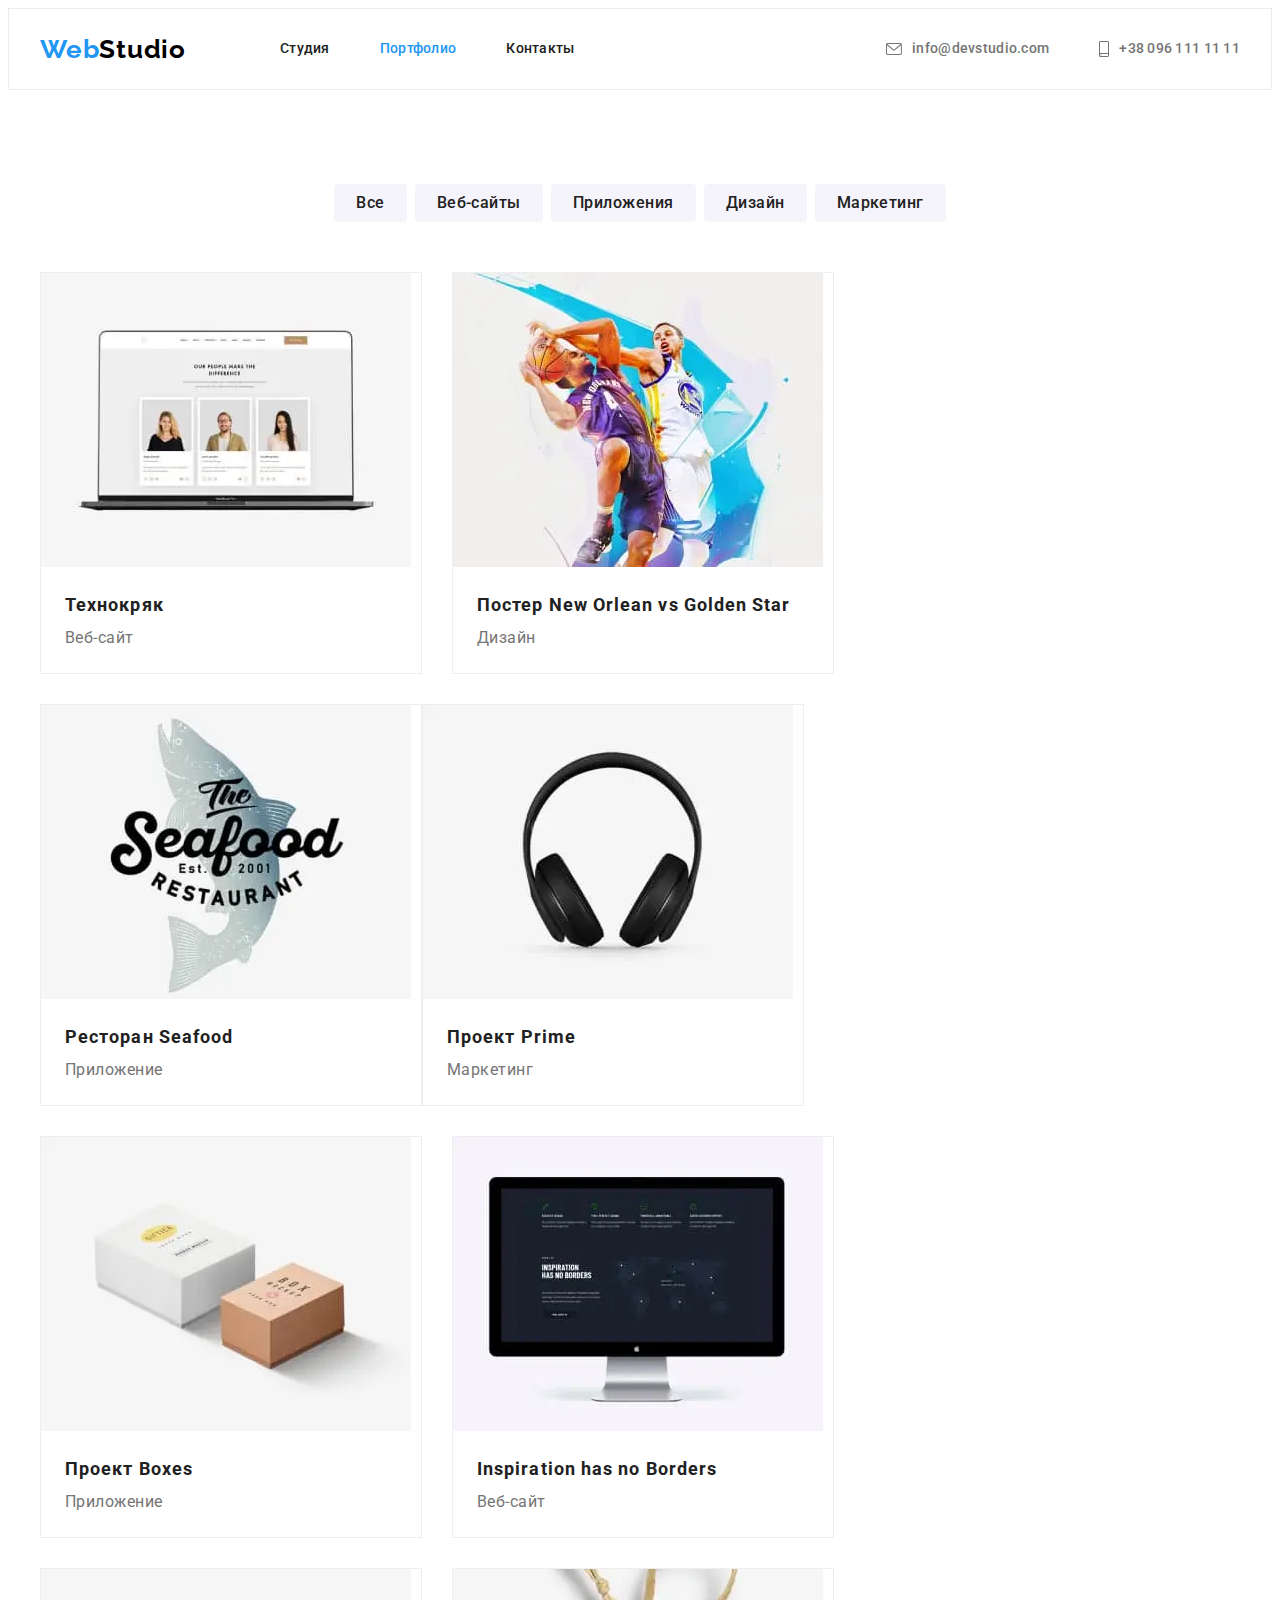
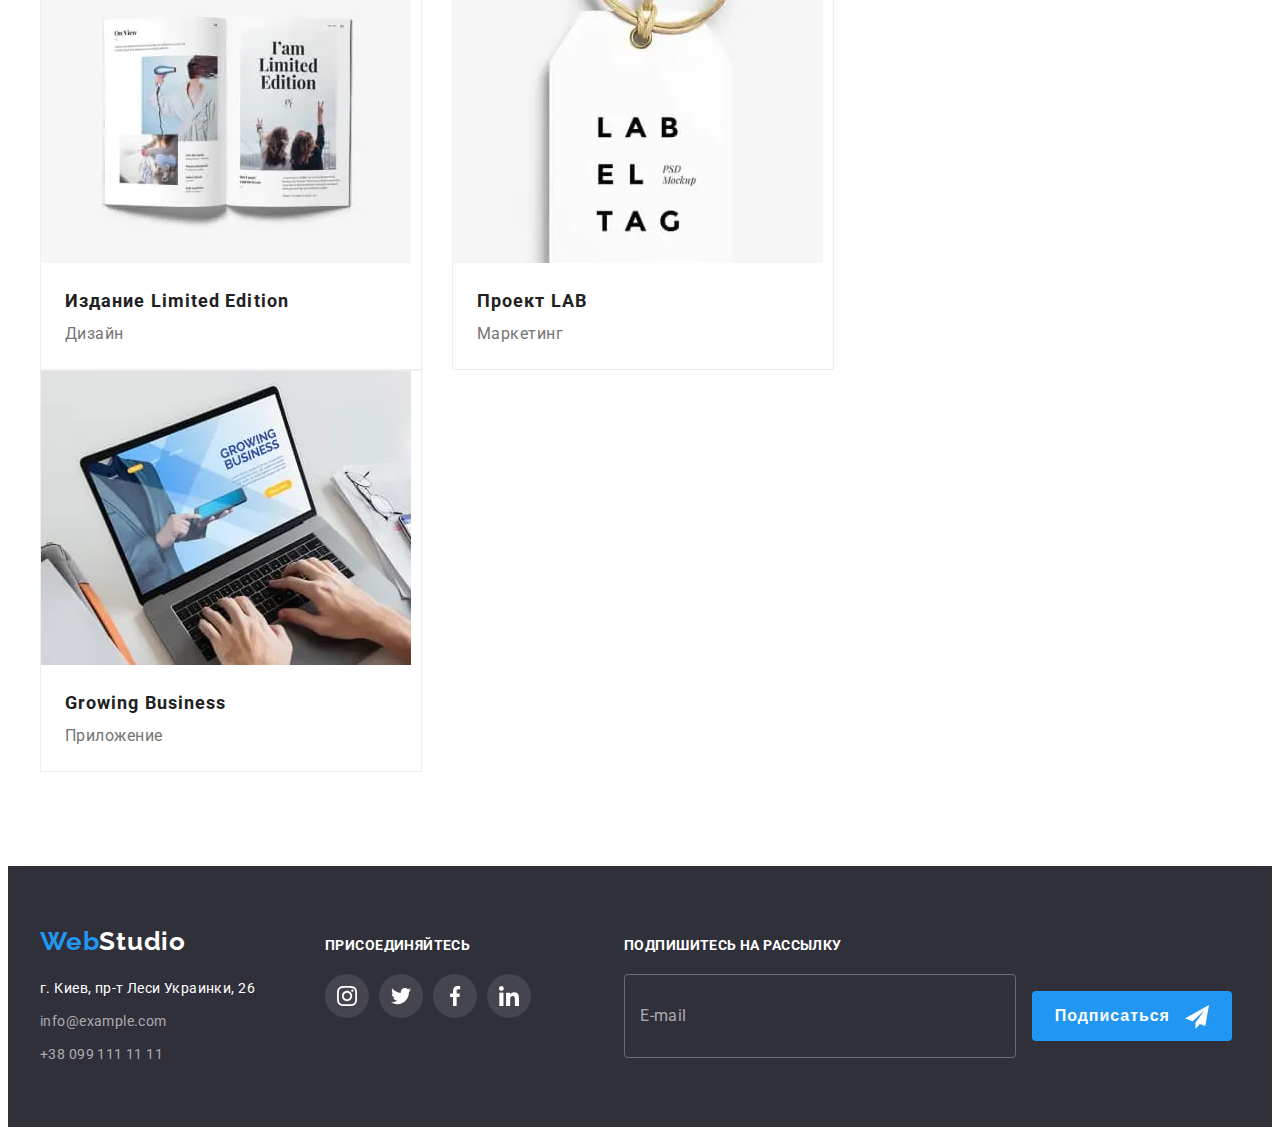
==== commit 682862cb: "add fixes 6" ====
--- a/portfolio.html
+++ b/portfolio.html
@@ -63,24 +63,24 @@
                     </li>
                 </ul>
             </div>
-            <div class="mobile-menu" data-menu>
-                <div class="mobile-menu__container">
-                    <button type="button" class="mobile-menu__close-btn" data-menu-close>
-                        <svg class="mobile-menu__icon" width="40" height="40">
-                            <use href="./images/icons/sprite.svg#close-burger"></use>
-                        </svg>
-                    </button>
-                    <ul class="nav-list list">
-                        <li class="nav-list__item">
-                            <a class="nav-list__link link" href="./index.html">Студия</a>
-                        </li>
-                        <li class="nav-list__item">
-                            <a class="nav-list__link current link" href="">Портфолио</a>
-                        </li>
-                        <li class="nav-list__item">
-                            <a class="nav-list__link link" href="">Контакты</a>
-                        </li>
-                    </ul>
+            <div class="mobile-menu mobile-menu-container" data-menu>
+                <button type="button" class="mobile-menu__close-btn" data-menu-close>
+                    <svg class="mobile-menu__icon" width="40" height="40">
+                        <use href="./images/icons/sprite.svg#close-burger"></use>
+                    </svg>
+                </button>
+                <ul class="nav-list list">
+                    <li class="nav-list__item">
+                        <a class="nav-list__link link" href="./index.html">Студия</a>
+                    </li>
+                    <li class="nav-list__item">
+                        <a class="nav-list__link current link" href="">Портфолио</a>
+                    </li>
+                    <li class="nav-list__item">
+                        <a class="nav-list__link link" href="">Контакты</a>
+                    </li>
+                </ul>
+                <div class="mobile-contacts-social">
                     <ul class="mobile-contacts list">
                         <li class="mobile-contacts__item">
                             <a
@@ -143,51 +143,51 @@
                                         <source
                                             media="(min-width: 1200px)"
                                             srcset="
-                                                ../images/portfolio-page/project-techno.webp    1x,
-                                                ../images/portfolio-page/project-techno@2x.webp 2x
-                                            "
-                                            type="image/webp"
-                                        />
-                                        <source
-                                            media="(min-width: 1200px)"
-                                            srcset="
-                                                ../images/portfolio-page/project-techno.jpg    1x,
-                                                ../images/portfolio-page/project-techno@2x.jpg 2x
-                                            "
-                                        />
-                                        <source
-                                            media="(min-width: 768px)"
-                                            srcset="
-                                                ../images/portfolio-page/project-techno-tab.webp    1x,
-                                                ../images/portfolio-page/project-techno-tab@2x.webp 2x
-                                            "
-                                            type="image/webp"
-                                        />
-                                        <source
-                                            media="(min-width: 768px)"
-                                            srcset="
-                                                ../images/portfolio-page/project-techno-tab.jpg    1x,
-                                                ../images/portfolio-page/project-techno-tab@2x.jpg 2x
-                                            "
-                                        />
-                                        <source
-                                            media="(max-width: 767px)"
-                                            srcset="
-                                                ../images/portfolio-page/project-techno-mob.webp    1x,
-                                                ../images/portfolio-page/project-techno-mob@2x.webp 2x
-                                            "
-                                            type="image/webp"
-                                        />
-                                        <source
-                                            media="(max-width: 767px)"
-                                            srcset="
-                                                ../images/portfolio-page/project-techno-mob.jpg    1x,
-                                                ../images/portfolio-page/project-techno-mob@2x.jpg 2x
+                                                ./images/portfolio-page/project-techno.webp    1x,
+                                                ./images/portfolio-page/project-techno@2x.webp 2x
+                                            "
+                                            type="image/webp"
+                                        />
+                                        <source
+                                            media="(min-width: 1200px)"
+                                            srcset="
+                                                ./images/portfolio-page/project-techno.jpg    1x,
+                                                ./images/portfolio-page/project-techno@2x.jpg 2x
+                                            "
+                                        />
+                                        <source
+                                            media="(min-width: 768px)"
+                                            srcset="
+                                                ./images/portfolio-page/project-techno-tab.webp    1x,
+                                                ./images/portfolio-page/project-techno-tab@2x.webp 2x
+                                            "
+                                            type="image/webp"
+                                        />
+                                        <source
+                                            media="(min-width: 768px)"
+                                            srcset="
+                                                ./images/portfolio-page/project-techno-tab.jpg    1x,
+                                                ./images/portfolio-page/project-techno-tab@2x.jpg 2x
+                                            "
+                                        />
+                                        <source
+                                            media="(max-width: 767px)"
+                                            srcset="
+                                                ./images/portfolio-page/project-techno-mob.webp    1x,
+                                                ./images/portfolio-page/project-techno-mob@2x.webp 2x
+                                            "
+                                            type="image/webp"
+                                        />
+                                        <source
+                                            media="(max-width: 767px)"
+                                            srcset="
+                                                ./images/portfolio-page/project-techno-mob.jpg    1x,
+                                                ./images/portfolio-page/project-techno-mob@2x.jpg 2x
                                             "
                                         />
                                         <img
                                             class="projects-img"
-                                            src="../images/portfolio-page/project-techno.jpg"
+                                            src="./images/portfolio-page/project-techno.jpg"
                                             alt="проект Технокряк"
                                         />
                                     </picture>
@@ -210,51 +210,51 @@
                                         <source
                                             media="(min-width: 1200px)"
                                             srcset="
-                                                ../images/portfolio-page/project-poster.webp    1x,
-                                                ../images/portfolio-page/project-poster@2x.webp 2x
-                                            "
-                                            type="image/webp"
-                                        />
-                                        <source
-                                            media="(min-width: 1200px)"
-                                            srcset="
-                                                ../images/portfolio-page/project-poster.jpg    1x,
-                                                ../images/portfolio-page/project-poster@2x.jpg 2x
-                                            "
-                                        />
-                                        <source
-                                            media="(min-width: 768px)"
-                                            srcset="
-                                                ../images/portfolio-page/project-poster-tab.webp    1x,
-                                                ../images/portfolio-page/project-poster-tab@2x.webp 2x
-                                            "
-                                            type="image/webp"
-                                        />
-                                        <source
-                                            media="(min-width: 768px)"
-                                            srcset="
-                                                ../images/portfolio-page/project-poster-tab.jpg    1x,
-                                                ../images/portfolio-page/project-poster-tab@2x.jpg 2x
-                                            "
-                                        />
-                                        <source
-                                            media="(max-width: 767px)"
-                                            srcset="
-                                                ../images/portfolio-page/project-poster-mob.webp    1x,
-                                                ../images/portfolio-page/project-poster-mob@2x.webp 2x
-                                            "
-                                            type="image/webp"
-                                        />
-                                        <source
-                                            media="(max-width: 767px)"
-                                            srcset="
-                                                ../images/portfolio-page/project-poster-mob.jpg    1x,
-                                                ../images/portfolio-page/project-poster-mob@2x.jpg 2x
+                                                ./images/portfolio-page/project-poster.webp    1x,
+                                                ./images/portfolio-page/project-poster@2x.webp 2x
+                                            "
+                                            type="image/webp"
+                                        />
+                                        <source
+                                            media="(min-width: 1200px)"
+                                            srcset="
+                                                ./images/portfolio-page/project-poster.jpg    1x,
+                                                ./images/portfolio-page/project-poster@2x.jpg 2x
+                                            "
+                                        />
+                                        <source
+                                            media="(min-width: 768px)"
+                                            srcset="
+                                                ./images/portfolio-page/project-poster-tab.webp    1x,
+                                                ./images/portfolio-page/project-poster-tab@2x.webp 2x
+                                            "
+                                            type="image/webp"
+                                        />
+                                        <source
+                                            media="(min-width: 768px)"
+                                            srcset="
+                                                ./images/portfolio-page/project-poster-tab.jpg    1x,
+                                                ./images/portfolio-page/project-poster-tab@2x.jpg 2x
+                                            "
+                                        />
+                                        <source
+                                            media="(max-width: 767px)"
+                                            srcset="
+                                                ./images/portfolio-page/project-poster-mob.webp    1x,
+                                                ./images/portfolio-page/project-poster-mob@2x.webp 2x
+                                            "
+                                            type="image/webp"
+                                        />
+                                        <source
+                                            media="(max-width: 767px)"
+                                            srcset="
+                                                ./images/portfolio-page/project-poster-mob.jpg    1x,
+                                                ./images/portfolio-page/project-poster-mob@2x.jpg 2x
                                             "
                                         />
                                         <img
                                             class="projects-img"
-                                            src="../images/portfolio-page/project-poster.jpg"
+                                            src="./images/portfolio-page/project-poster.jpg"
                                             alt="проект Постер"
                                         />
                                     </picture>
@@ -279,51 +279,51 @@
                                         <source
                                             media="(min-width: 1200px)"
                                             srcset="
-                                                ./images/portfolio-page/desctop/project-seafood.webp    1x,
-                                                ./images/portfolio-page/desctop/project-seafood@2x.webp 2x
-                                            "
-                                            type="image/webp"
-                                        />
-                                        <source
-                                            media="(min-width: 1200px)"
-                                            srcset="
-                                                ./images/portfolio-page/desctop/project-seafood.jpg    1x,
-                                                ./images/portfolio-page/desctop/project-seafood@2x.jpg 2x
-                                            "
-                                        />
-                                        <source
-                                            media="(min-width: 768px)"
-                                            srcset="
-                                                ./images/portfolio-page/tablet/project-seafood-tab.webp    1x,
-                                                ./images/portfolio-page/tablet/project-seafood-tab@2x.webp 2x
-                                            "
-                                            type="image/webp"
-                                        />
-                                        <source
-                                            media="(min-width: 768px)"
-                                            srcset="
-                                                ./images/portfolio-page/tablet/project-seafood-tab.jpg    1x,
-                                                ./images/portfolio-page/tablet/project-seafood-tab@2x.jpg 2x
-                                            "
-                                        />
-                                        <source
-                                            media="(max-width: 767px)"
-                                            srcset="
-                                                ./images/portfolio-page/mobile/project-seafood-mob.webp    1x,
-                                                ./images/portfolio-page/mobile/project-seafood-mob@2x.webp 2x
-                                            "
-                                            type="image/webp"
-                                        />
-                                        <source
-                                            media="(max-width: 767px)"
-                                            srcset="
-                                                ./images/portfolio-page/mobile/project-seafood-mob.jpg    1x,
-                                                ./images/portfolio-page/mobile/project-seafood-mob@2x.jpg 2x
+                                                ./images/portfolio-page/project-seafood.webp    1x,
+                                                ./images/portfolio-page/project-seafood@2x.webp 2x
+                                            "
+                                            type="image/webp"
+                                        />
+                                        <source
+                                            media="(min-width: 1200px)"
+                                            srcset="
+                                                ./images/portfolio-page/project-seafood.jpg    1x,
+                                                ./images/portfolio-page/project-seafood@2x.jpg 2x
+                                            "
+                                        />
+                                        <source
+                                            media="(min-width: 768px)"
+                                            srcset="
+                                                ./images/portfolio-page/project-seafood-tab.webp    1x,
+                                                ./images/portfolio-page/project-seafood-tab@2x.webp 2x
+                                            "
+                                            type="image/webp"
+                                        />
+                                        <source
+                                            media="(min-width: 768px)"
+                                            srcset="
+                                                ./images/portfolio-page/project-seafood-tab.jpg    1x,
+                                                ./images/portfolio-page/project-seafood-tab@2x.jpg 2x
+                                            "
+                                        />
+                                        <source
+                                            media="(max-width: 767px)"
+                                            srcset="
+                                                ./images/portfolio-page/project-seafood-mob.webp    1x,
+                                                ./images/portfolio-page/project-seafood-mob@2x.webp 2x
+                                            "
+                                            type="image/webp"
+                                        />
+                                        <source
+                                            media="(max-width: 767px)"
+                                            srcset="
+                                                ./images/portfolio-page/project-seafood-mob.jpg    1x,
+                                                ./images/portfolio-page/project-seafood-mob@2x.jpg 2x
                                             "
                                         />
                                         <img
                                             class="projects-img"
-                                            src="./images/portfolio-page/desctop/project-seafood.jpg"
+                                            src="./images/portfolio-page/project-seafood.jpg"
                                             alt="проект ресторан Seafood"
                                         />
                                     </picture>
@@ -348,51 +348,51 @@
                                         <source
                                             media="(min-width: 1200px)"
                                             srcset="
-                                                ./images/portfolio-page/desctop/project-prime.webp    1x,
-                                                ./images/portfolio-page/desctop/project-prime@2x.webp 2x
-                                            "
-                                            type="image/webp"
-                                        />
-                                        <source
-                                            media="(min-width: 1200px)"
-                                            srcset="
-                                                ./images/portfolio-page/desctop/project-prime.jpg    1x,
-                                                ./images/portfolio-page/desctop/project-prime@2x.jpg 2x
-                                            "
-                                        />
-                                        <source
-                                            media="(min-width: 768px)"
-                                            srcset="
-                                                ./images/portfolio-page/tablet/project-prime-tab.webp    1x,
-                                                ./images/portfolio-page/tablet/project-prime-tab@2x.webp 2x
-                                            "
-                                            type="image/webp"
-                                        />
-                                        <source
-                                            media="(min-width: 768px)"
-                                            srcset="
-                                                ./images/portfolio-page/tablet/project-prime-tab.jpg    1x,
-                                                ./images/portfolio-page/tablet/project-prime-tab@2x.jpg 2x
-                                            "
-                                        />
-                                        <source
-                                            media="(max-width: 767px)"
-                                            srcset="
-                                                ./images/portfolio-page/mobile/project-prime-mob.webp    1x,
-                                                ./images/portfolio-page/mobile/project-prime-mob@2x.webp 2x
-                                            "
-                                            type="image/webp"
-                                        />
-                                        <source
-                                            media="(max-width: 767px)"
-                                            srcset="
-                                                ./images/portfolio-page/mobile/project-prime-mob.jpg    1x,
-                                                ./images/portfolio-page/mobile/project-prime-mob@2x.jpg 2x
+                                                ./images/portfolio-page/project-prime.webp    1x,
+                                                ./images/portfolio-page/project-prime@2x.webp 2x
+                                            "
+                                            type="image/webp"
+                                        />
+                                        <source
+                                            media="(min-width: 1200px)"
+                                            srcset="
+                                                ./images/portfolio-page/project-prime.jpg    1x,
+                                                ./images/portfolio-page/project-prime@2x.jpg 2x
+                                            "
+                                        />
+                                        <source
+                                            media="(min-width: 768px)"
+                                            srcset="
+                                                ./images/portfolio-page/project-prime-tab.webp    1x,
+                                                ./images/portfolio-page/project-prime-tab@2x.webp 2x
+                                            "
+                                            type="image/webp"
+                                        />
+                                        <source
+                                            media="(min-width: 768px)"
+                                            srcset="
+                                                ./images/portfolio-page/project-prime-tab.jpg    1x,
+                                                ./images/portfolio-page/project-prime-tab@2x.jpg 2x
+                                            "
+                                        />
+                                        <source
+                                            media="(max-width: 767px)"
+                                            srcset="
+                                                ./images/portfolio-page/project-prime-mob.webp    1x,
+                                                ./images/portfolio-page/project-prime-mob@2x.webp 2x
+                                            "
+                                            type="image/webp"
+                                        />
+                                        <source
+                                            media="(max-width: 767px)"
+                                            srcset="
+                                                ./images/portfolio-page/project-prime-mob.jpg    1x,
+                                                ./images/portfolio-page/project-prime-mob@2x.jpg 2x
                                             "
                                         />
                                         <img
                                             class="projects-img"
-                                            src="./images/portfolio-page/desctop/project-prime.jpg"
+                                            src="./images/portfolio-page/project-prime.jpg"
                                             alt="проект Prime"
                                         />
                                     </picture>
@@ -417,51 +417,51 @@
                                         <source
                                             media="(min-width: 1200px)"
                                             srcset="
-                                                ./images/portfolio-page/desctop/project-boxes.webp    1x,
-                                                ./images/portfolio-page/desctop/project-boxes@2x.webp 2x
-                                            "
-                                            type="image/webp"
-                                        />
-                                        <source
-                                            media="(min-width: 1200px)"
-                                            srcset="
-                                                ./images/portfolio-page/desctop/project-boxes.jpg    1x,
-                                                ./images/portfolio-page/desctop/project-boxes@2x.jpg 2x
-                                            "
-                                        />
-                                        <source
-                                            media="(min-width: 768px)"
-                                            srcset="
-                                                ./images/portfolio-page/tablet/project-boxes-tab.webp    1x,
-                                                ./images/portfolio-page/tablet/project-boxes-tab@2x.webp 2x
-                                            "
-                                            type="image/webp"
-                                        />
-                                        <source
-                                            media="(min-width: 768px)"
-                                            srcset="
-                                                ./images/portfolio-page/tablet/project-boxes-tab.jpg    1x,
-                                                ./images/portfolio-page/tablet/project-boxes-tab@2x.jpg 2x
-                                            "
-                                        />
-                                        <source
-                                            media="(max-width: 767px)"
-                                            srcset="
-                                                ./images/portfolio-page/mobile/project-boxes-mob.webp    1x,
-                                                ./images/portfolio-page/mobile/project-boxes-mob@2x.webp 2x
-                                            "
-                                            type="image/webp"
-                                        />
-                                        <source
-                                            media="(max-width: 767px)"
-                                            srcset="
-                                                ./images/portfolio-page/mobile/project-boxes-mob.jpg    1x,
-                                                ./images/portfolio-page/mobile/project-boxes-mob@2x.jpg 2x
+                                                ./images/portfolio-page/project-boxes.webp    1x,
+                                                ./images/portfolio-page/project-boxes@2x.webp 2x
+                                            "
+                                            type="image/webp"
+                                        />
+                                        <source
+                                            media="(min-width: 1200px)"
+                                            srcset="
+                                                ./images/portfolio-page/project-boxes.jpg    1x,
+                                                ./images/portfolio-page/project-boxes@2x.jpg 2x
+                                            "
+                                        />
+                                        <source
+                                            media="(min-width: 768px)"
+                                            srcset="
+                                                ./images/portfolio-page/project-boxes-tab.webp    1x,
+                                                ./images/portfolio-page/project-boxes-tab@2x.webp 2x
+                                            "
+                                            type="image/webp"
+                                        />
+                                        <source
+                                            media="(min-width: 768px)"
+                                            srcset="
+                                                ./images/portfolio-page/project-boxes-tab.jpg    1x,
+                                                ./images/portfolio-page/project-boxes-tab@2x.jpg 2x
+                                            "
+                                        />
+                                        <source
+                                            media="(max-width: 767px)"
+                                            srcset="
+                                                ./images/portfolio-page/project-boxes-mob.webp    1x,
+                                                ./images/portfolio-page/project-boxes-mob@2x.webp 2x
+                                            "
+                                            type="image/webp"
+                                        />
+                                        <source
+                                            media="(max-width: 767px)"
+                                            srcset="
+                                                ./images/portfolio-page/project-boxes-mob.jpg    1x,
+                                                ./images/portfolio-page/project-boxes-mob@2x.jpg 2x
                                             "
                                         />
                                         <img
                                             class="projects-img"
-                                            src="./images/portfolio-page/desctop/project-boxes.jpg"
+                                            src="./images/portfolio-page/project-boxes.jpg"
                                             alt="проект Boxes"
                                         />
                                     </picture>
@@ -486,51 +486,51 @@
                                         <source
                                             media="(min-width: 1200px)"
                                             srcset="
-                                                ./images/portfolio-page/desctop/project-inspiration.webp    1x,
-                                                ./images/portfolio-page/desctop/project-inspiration@2x.webp 2x
-                                            "
-                                            type="image/webp"
-                                        />
-                                        <source
-                                            media="(min-width: 1200px)"
-                                            srcset="
-                                                ./images/portfolio-page/desctop/project-inspiration.jpg    1x,
-                                                ./images/portfolio-page/desctop/project-inspiration@2x.jpg 2x
-                                            "
-                                        />
-                                        <source
-                                            media="(min-width: 768px)"
-                                            srcset="
-                                                ./images/portfolio-page/tablet/project-inspiration-tab.webp    1x,
-                                                ./images/portfolio-page/tablet/project-inspiration-tab@2x.webp 2x
-                                            "
-                                            type="image/webp"
-                                        />
-                                        <source
-                                            media="(min-width: 768px)"
-                                            srcset="
-                                                ./images/portfolio-page/tablet/project-inspiration-tab.jpg    1x,
-                                                ./images/portfolio-page/tablet/project-inspiration-tab@2x.jpg 2x
-                                            "
-                                        />
-                                        <source
-                                            media="(max-width: 767px)"
-                                            srcset="
-                                                ./images/portfolio-page/mobile/project-inspiration-mob.webp    1x,
-                                                ./images/portfolio-page/mobile/project-inspiration-mob@2x.webp 2x
-                                            "
-                                            type="image/webp"
-                                        />
-                                        <source
-                                            media="(max-width: 767px)"
-                                            srcset="
-                                                ./images/portfolio-page/mobile/project-inspiration-mob.jpg    1x,
-                                                ./images/portfolio-page/mobile/project-inspiration-mob@2x.jpg 2x
+                                                ./images/portfolio-page/project-inspiration.webp    1x,
+                                                ./images/portfolio-page/project-inspiration@2x.webp 2x
+                                            "
+                                            type="image/webp"
+                                        />
+                                        <source
+                                            media="(min-width: 1200px)"
+                                            srcset="
+                                                ./images/portfolio-page/project-inspiration.jpg    1x,
+                                                ./images/portfolio-page/project-inspiration@2x.jpg 2x
+                                            "
+                                        />
+                                        <source
+                                            media="(min-width: 768px)"
+                                            srcset="
+                                                ./images/portfolio-page/project-inspiration-tab.webp    1x,
+                                                ./images/portfolio-page/project-inspiration-tab@2x.webp 2x
+                                            "
+                                            type="image/webp"
+                                        />
+                                        <source
+                                            media="(min-width: 768px)"
+                                            srcset="
+                                                ./images/portfolio-page/project-inspiration-tab.jpg    1x,
+                                                ./images/portfolio-page/project-inspiration-tab@2x.jpg 2x
+                                            "
+                                        />
+                                        <source
+                                            media="(max-width: 767px)"
+                                            srcset="
+                                                ./images/portfolio-page/project-inspiration-mob.webp    1x,
+                                                ./images/portfolio-page/project-inspiration-mob@2x.webp 2x
+                                            "
+                                            type="image/webp"
+                                        />
+                                        <source
+                                            media="(max-width: 767px)"
+                                            srcset="
+                                                ./images/portfolio-page/project-inspiration-mob.jpg    1x,
+                                                ./images/portfolio-page/project-inspiration-mob@2x.jpg 2x
                                             "
                                         />
                                         <img
                                             class="projects-img"
-                                            src="./images/portfolio-page/desctop/project-inspiration.jpg"
+                                            src="./images/portfolio-page/project-inspiration.jpg"
                                             alt="проект Inspiration"
                                         />
                                     </picture>
@@ -555,51 +555,51 @@
                                         <source
                                             media="(min-width: 1200px)"
                                             srcset="
-                                                ./images/portfolio-page/desctop/project-edition.webp    1x,
-                                                ./images/portfolio-page/desctop/project-edition@2x.webp 2x
-                                            "
-                                            type="image/webp"
-                                        />
-                                        <source
-                                            media="(min-width: 1200px)"
-                                            srcset="
-                                                ./images/portfolio-page/desctop/project-edition.jpg    1x,
-                                                ./images/portfolio-page/desctop/project-edition@2x.jpg 2x
-                                            "
-                                        />
-                                        <source
-                                            media="(min-width: 768px)"
-                                            srcset="
-                                                ./images/portfolio-page/tablet/project-edition-tab.webp    1x,
-                                                ./images/portfolio-page/tablet/project-edition-tab@2x.webp 2x
-                                            "
-                                            type="image/webp"
-                                        />
-                                        <source
-                                            media="(min-width: 768px)"
-                                            srcset="
-                                                ./images/portfolio-page/tablet/project-edition-tab.jpg    1x,
-                                                ./images/portfolio-page/tablet/project-edition-tab@2x.jpg 2x
-                                            "
-                                        />
-                                        <source
-                                            media="(max-width: 767px)"
-                                            srcset="
-                                                ./images/portfolio-page/mobile/project-edition-mob.webp    1x,
-                                                ./images/portfolio-page/mobile/project-edition-mob@2x.webp 2x
-                                            "
-                                            type="image/webp"
-                                        />
-                                        <source
-                                            media="(max-width: 767px)"
-                                            srcset="
-                                                ./images/portfolio-page/mobile/project-edition-mob.jpg    1x,
-                                                ./images/portfolio-page/mobile/project-edition-mob@2x.jpg 2x
+                                                ./images/portfolio-page/project-edition.webp    1x,
+                                                ./images/portfolio-page/project-edition@2x.webp 2x
+                                            "
+                                            type="image/webp"
+                                        />
+                                        <source
+                                            media="(min-width: 1200px)"
+                                            srcset="
+                                                ./images/portfolio-page/project-edition.jpg    1x,
+                                                ./images/portfolio-page/project-edition@2x.jpg 2x
+                                            "
+                                        />
+                                        <source
+                                            media="(min-width: 768px)"
+                                            srcset="
+                                                ./images/portfolio-page/project-edition-tab.webp    1x,
+                                                ./images/portfolio-page/project-edition-tab@2x.webp 2x
+                                            "
+                                            type="image/webp"
+                                        />
+                                        <source
+                                            media="(min-width: 768px)"
+                                            srcset="
+                                                ./images/portfolio-page/project-edition-tab.jpg    1x,
+                                                ./images/portfolio-page/project-edition-tab@2x.jpg 2x
+                                            "
+                                        />
+                                        <source
+                                            media="(max-width: 767px)"
+                                            srcset="
+                                                ./images/portfolio-page/project-edition-mob.webp    1x,
+                                                ./images/portfolio-page/project-edition-mob@2x.webp 2x
+                                            "
+                                            type="image/webp"
+                                        />
+                                        <source
+                                            media="(max-width: 767px)"
+                                            srcset="
+                                                ./images/portfolio-page/project-edition-mob.jpg    1x,
+                                                ./images/portfolio-page/project-edition-mob@2x.jpg 2x
                                             "
                                         />
                                         <img
                                             class="projects-img"
-                                            src="./images/portfolio-page/desctop/project-edition.jpg"
+                                            src="./images/portfolio-page/project-edition.jpg"
                                             alt="проект Edition"
                                         />
                                     </picture>
@@ -624,51 +624,51 @@
                                         <source
                                             media="(min-width: 1200px)"
                                             srcset="
-                                                ./images/portfolio-page/desctop/project-lab.webp    1x,
-                                                ./images/portfolio-page/desctop/project-lab@2x.webp 2x
-                                            "
-                                            type="image/webp"
-                                        />
-                                        <source
-                                            media="(min-width: 1200px)"
-                                            srcset="
-                                                ./images/portfolio-page/desctop/project-lab.jpg    1x,
-                                                ./images/portfolio-page/desctop/project-lab@2x.jpg 2x
-                                            "
-                                        />
-                                        <source
-                                            media="(min-width: 768px)"
-                                            srcset="
-                                                ./images/portfolio-page/tablet/project-lab-tab.webp    1x,
-                                                ./images/portfolio-page/tablet/project-lab-tab@2x.webp 2x
-                                            "
-                                            type="image/webp"
-                                        />
-                                        <source
-                                            media="(min-width: 768px)"
-                                            srcset="
-                                                ./images/portfolio-page/tablet/project-lab-tab.jpg    1x,
-                                                ./images/portfolio-page/tablet/project-lab-tab@2x.jpg 2x
-                                            "
-                                        />
-                                        <source
-                                            media="(max-width: 767px)"
-                                            srcset="
-                                                ./images/portfolio-page/mobile/project-lab-mob.webp    1x,
-                                                ./images/portfolio-page/mobile/project-lab-mob@2x.webp 2x
-                                            "
-                                            type="image/webp"
-                                        />
-                                        <source
-                                            media="(max-width: 767px)"
-                                            srcset="
-                                                ./images/portfolio-page/mobile/project-lab-mob.jpg    1x,
-                                                ./images/portfolio-page/mobile/project-lab-mob@2x.jpg 2x
+                                                ./images/portfolio-page/project-lab.webp    1x,
+                                                ./images/portfolio-page/project-lab@2x.webp 2x
+                                            "
+                                            type="image/webp"
+                                        />
+                                        <source
+                                            media="(min-width: 1200px)"
+                                            srcset="
+                                                ./images/portfolio-page/project-lab.jpg    1x,
+                                                ./images/portfolio-page/project-lab@2x.jpg 2x
+                                            "
+                                        />
+                                        <source
+                                            media="(min-width: 768px)"
+                                            srcset="
+                                                ./images/portfolio-page/project-lab-tab.webp    1x,
+                                                ./images/portfolio-page/project-lab-tab@2x.webp 2x
+                                            "
+                                            type="image/webp"
+                                        />
+                                        <source
+                                            media="(min-width: 768px)"
+                                            srcset="
+                                                ./images/portfolio-page/project-lab-tab.jpg    1x,
+                                                ./images/portfolio-page/project-lab-tab@2x.jpg 2x
+                                            "
+                                        />
+                                        <source
+                                            media="(max-width: 767px)"
+                                            srcset="
+                                                ./images/portfolio-page/project-lab-mob.webp    1x,
+                                                ./images/portfolio-page/project-lab-mob@2x.webp 2x
+                                            "
+                                            type="image/webp"
+                                        />
+                                        <source
+                                            media="(max-width: 767px)"
+                                            srcset="
+                                                ./images/portfolio-page/project-lab-mob.jpg    1x,
+                                                ./images/portfolio-page/project-lab-mob@2x.jpg 2x
                                             "
                                         />
                                         <img
                                             class="projects-img"
-                                            src="./images/portfolio-page/desctop/project-lab.jpg"
+                                            src="./images/portfolio-page/project-lab.jpg"
                                             alt="проект LAB"
                                         />
                                     </picture>
@@ -693,51 +693,51 @@
                                         <source
                                             media="(min-width: 1200px)"
                                             srcset="
-                                                ./images/portfolio-page/desctop/project-business.webp    1x,
-                                                ./images/portfolio-page/desctop/project-business@2x.webp 2x
-                                            "
-                                            type="image/webp"
-                                        />
-                                        <source
-                                            media="(min-width: 1200px)"
-                                            srcset="
-                                                ./images/portfolio-page/desctop/project-business.jpg    1x,
-                                                ./images/portfolio-page/desctop/project-business@2x.jpg 2x
-                                            "
-                                        />
-                                        <source
-                                            media="(min-width: 768px)"
-                                            srcset="
-                                                ./images/portfolio-page/tablet/project-business-tab.webp    1x,
-                                                ./images/portfolio-page/tablet/project-business-tab@2x.webp 2x
-                                            "
-                                            type="image/webp"
-                                        />
-                                        <source
-                                            media="(min-width: 768px)"
-                                            srcset="
-                                                ./images/portfolio-page/tablet/project-business-tab.jpg    1x,
-                                                ./images/portfolio-page/tablet/project-business-tab@2x.jpg 2x
-                                            "
-                                        />
-                                        <source
-                                            media="(max-width: 767px)"
-                                            srcset="
-                                                ./images/portfolio-page/mobile/project-business-mob.webp    1x,
-                                                ./images/portfolio-page/mobile/project-business-mob@2x.webp 2x
-                                            "
-                                            type="image/webp"
-                                        />
-                                        <source
-                                            media="(max-width: 767px)"
-                                            srcset="
-                                                ./images/portfolio-page/mobile/project-business-mob.jpg    1x,
-                                                ./images/portfolio-page/mobile/project-business-mob@2x.jpg 2x
+                                                ./images/portfolio-page/project-business.webp    1x,
+                                                ./images/portfolio-page/project-business@2x.webp 2x
+                                            "
+                                            type="image/webp"
+                                        />
+                                        <source
+                                            media="(min-width: 1200px)"
+                                            srcset="
+                                                ./images/portfolio-page/project-business.jpg    1x,
+                                                ./images/portfolio-page/project-business@2x.jpg 2x
+                                            "
+                                        />
+                                        <source
+                                            media="(min-width: 768px)"
+                                            srcset="
+                                                ./images/portfolio-page/project-business-tab.webp    1x,
+                                                ./images/portfolio-page/project-business-tab@2x.webp 2x
+                                            "
+                                            type="image/webp"
+                                        />
+                                        <source
+                                            media="(min-width: 768px)"
+                                            srcset="
+                                                ./images/portfolio-page/project-business-tab.jpg    1x,
+                                                ./images/portfolio-page/project-business-tab@2x.jpg 2x
+                                            "
+                                        />
+                                        <source
+                                            media="(max-width: 767px)"
+                                            srcset="
+                                                ./images/portfolio-page/project-business-mob.webp    1x,
+                                                ./images/portfolio-page/project-business-mob@2x.webp 2x
+                                            "
+                                            type="image/webp"
+                                        />
+                                        <source
+                                            media="(max-width: 767px)"
+                                            srcset="
+                                                ./images/portfolio-page/project-business-mob.jpg    1x,
+                                                ./images/portfolio-page/project-business-mob@2x.jpg 2x
                                             "
                                         />
                                         <img
                                             class="projects-img"
-                                            src="./images/portfolio-page/desctop/project-business.jpg"
+                                            src="./images/portfolio-page/project-business.jpg"
                                             alt="проект Business"
                                         />
                                     </picture>
--- a/css/main.min.css
+++ b/css/main.min.css
@@ -1,2 +1,2 @@
-h1,h2,h3,h4,h5,h6,p{margin-top:0;margin-bottom:0}ul,ol{margin-top:0;margin-bottom:0;padding-left:0}img{display:block;max-width:100%;height:auto}.list{list-style:none}.link{text-decoration:none}body{font-family:"Roboto",sans-serif;color:#212121;background-color:#fff}.section{padding-top:60px;padding-bottom:60px}.container{padding-left:15px;padding-right:15px;margin-left:auto;margin-right:auto}.visually-hidden{position:absolute;width:1px;height:1px;margin:-1px;border:0;padding:0;white-space:nowrap;clip-path:inset(100%);clip:rect(0);overflow:hidden}.title{margin-bottom:30px;font-weight:700;font-size:28px;line-height:1.18;text-align:center;letter-spacing:0.03em}@media screen and (max-width: 767px){.current{color:#2196f3}}@media screen and (min-width: 768px){.current{color:#2196f3}.current::after{position:absolute;left:0;bottom:0;content:'';display:block;width:100%;height:4px;background:#2196f3;border-radius:2px}}@media screen and (min-width: 1200px){.section{padding-top:94px;padding-bottom:94px}.container{width:1200px}.title{margin-bottom:50px;font-size:36px;line-height:1.17}}.header-page{position:relative;border:1px solid #ececec}.header-container{display:flex;justify-content:space-between;align-items:center}@media screen and (max-width: 767px){.burger-btn{background-color:transparent;border:none;padding:10px 0;line-height:0;transition:fill 250ms cubic-bezier(0.4, 0, 0.2, 1)}.burger-btn__icon{fill:#000}.burger-btn:hover .burger-btn__icon,.burger-btn:focus .burger-btn__icon{fill:#2196f3}}@media screen and (min-width: 768px){.burger-btn{display:none}}@media screen and (max-width: 767px){.mobile-menu{position:absolute;top:0;left:0;width:100%;height:100vh;background-color:#ffffff;box-shadow:0px 4px 8px rgba(0,0,0,0.04),0px 2px 4px rgba(0,0,0,0.08),0px 1px 3px rgba(0,0,0,0.16);overflow:auto;opacity:0;visibility:hidden;pointer-events:none;transition:opacity 250ms cubic-bezier(0.4, 0, 0.2, 1),visibility 250ms cubic-bezier(0.4, 0, 0.2, 1)}.mobile-menu.is-open{opacity:1;visibility:visible;pointer-events:auto}.mobile-menu__container{position:relative;padding:48px 40px;margin-left:auto;margin-right:auto}.mobile-menu__close-btn{position:absolute;top:10px;right:15px;background-color:transparent;border:none;padding:0;line-height:0;transition:fill 250ms cubic-bezier(0.4, 0, 0.2, 1)}.mobile-menu__close-btn:hover .mobile-menu__icon,.mobile-menu__close-btn:focus .mobile-menu__icon{fill:#2196f3}.mobile-contacts__item{margin-bottom:32px}.mobile-contacts__item:last-child{margin-bottom:64px}.mobile-contacts_phone_blue{font-weight:500;font-size:34px;line-height:1.18;letter-spacing:0.02em;color:#2196f3}.mobile-contacts_mail_grey{font-weight:500;font-size:24px;line-height:1.17;letter-spacing:0.02em;color:#757575}.mobile-social__item{display:inline;align-items:baseline}.mobile-social__item:not(:first-child)::before{content:' | ';font-size:24px;color:rgba(33,33,33,0.2);margin:0 5px}.mobile-social__link{font-weight:500;font-size:18px;line-height:1.22;letter-spacing:0.02em;color:#2196f3}}@media screen and (min-width: 768px){.mobile-menu{display:none}}.social-list{display:flex;justify-content:center}.social-list__link_theme_light{display:flex;justify-content:center;align-items:center;width:44px;height:44px;background-color:#fff;border-radius:50%;transition:background-color 250ms cubic-bezier(0.4, 0, 0.2, 1)}.social-list__link_theme_light:hover,.social-list__link_theme_light:focus{background-color:#2196f3}.social-list__link_theme_dark{display:flex;justify-content:center;align-items:center;width:44px;height:44px;background-color:rgba(255,255,255,0.1);border-radius:50%;transition:background-color 250ms cubic-bezier(0.4, 0, 0.2, 1)}.social-list__link_theme_dark:hover,.social-list__link_theme_dark:focus{background-color:#2196f3}.social-list__item:not(:last-child){margin-right:10px}.social-list__icon_theme_light{fill:#afb1b8;transition:fill 250ms cubic-bezier(0.4, 0, 0.2, 1)}.social-list__icon_theme_light:hover,.social-list__icon_theme_light:focus{fill:#2196f3}.social-list__link_theme_light:hover .social-list__icon_theme_light,.social-list__link_theme_light:focus .social-list__icon_theme_light{fill:#fff}.social-list__icon_theme_dark{fill:#fff}.social-title{margin-bottom:20px;font-weight:700;font-size:14px;line-height:1.14;letter-spacing:0.03em;text-transform:uppercase;color:#fff}@media screen and (max-width: 767px){.social{margin-bottom:60px}}@media screen and (min-width: 1200px){.social{margin-right:93px}}.logo{font-family:"Raleway",sans-serif;font-weight:700;font-size:24px;line-height:1.17;letter-spacing:0.03em}.logo-accent{color:#2196f3}.logo_theme_light{display:block;color:#000000}.logo_theme_dark{display:block;margin-bottom:20px;color:#fff}@media screen and (max-width: 767px){.logo_theme_light{padding-top:16px;padding-bottom:16px}}@media screen and (min-width: 768px){.logo_theme_light{padding-top:26px;padding-bottom:26px}}@media screen and (min-width: 1200px){.logo{font-size:26px;line-height:1.19}.logo_theme_light{padding-top:24px;padding-bottom:24px;margin-right:94px}}@media screen and (max-width: 767px){.navigation{display:none}.nav-list__item{margin-bottom:32px;position:relative}.nav-list__item:last-child{margin-bottom:302px}.nav-list__link{font-weight:500;font-size:40px;line-height:1.18;letter-spacing:0.02em;color:#212121}.nav-list__link.current{color:#2196f3}}@media screen and (min-width: 768px){.nav-list{display:flex}.nav-list__item:not(:last-child){margin-right:50px}.nav-list__link{position:relative;display:block;padding-top:32px;padding-bottom:32px;font-weight:500;font-size:14px;line-height:1.14;letter-spacing:0.02em;color:#212121;transition:color 250ms cubic-bezier(0.4, 0, 0.2, 1)}.nav-list__link:hover,.nav-list__link:focus{color:#2196f3}}@media screen and (max-width: 1119px){.tel-mail__item:not(:last-child){margin-bottom:10px}.tel-mail__link{display:flex;align-items:center;font-weight:500;font-size:12px;line-height:1.17;letter-spacing:0.02em;color:#757575;transition:color 250ms cubic-bezier(0.4, 0, 0.2, 1)}.tel-mail__link:hover,.tel-mail__link:focus{color:#2196f3}.tel-mail__link-tablet-mail{padding-top:21px}.tel-mail__link-tablet-tel{padding-bottom:21px}.tel-mail__icon{margin-right:8px;fill:#757575;transition:fill 250ms cubic-bezier(0.4, 0, 0.2, 1)}.tel-mail__link:hover .tel-mail__icon,.tel-mail__link:focus .tel-mail__icon{fill:#2196f3}}@media screen and (max-width: 767px){.tel-mail{display:none}}@media screen and (min-width: 1200px){.tel-mail{display:flex;margin-left:auto}.tel-mail__item:not(:last-child){margin-right:50px}.tel-mail__link{display:flex;align-items:center;padding-top:32px;padding-bottom:32px;font-weight:500;font-size:14px;line-height:1.14;letter-spacing:0.02em;color:#757575;transition:color 250ms cubic-bezier(0.4, 0, 0.2, 1)}.tel-mail__link:hover,.tel-mail__link:focus{color:#2196f3}.tel-mail__icon{margin-right:10px;fill:#757575;transition:fill 250ms cubic-bezier(0.4, 0, 0.2, 1)}.tel-mail__link:hover .tel-mail__icon,.tel-mail__link:focus .tel-mail__icon{fill:#2196f3}}.hero{padding-top:118px;padding-bottom:118px;background-image:linear-gradient(rgba(47,48,58,0.4), rgba(47,48,58,0.4)),url("../../images/main-page/main-mob-img.jpg");background-size:cover;background-color:#c4c4c4;text-align:center}.hero-title{margin-bottom:30px;font-weight:900;font-size:26px;line-height:1.62;text-align:center;letter-spacing:0.06em;text-transform:uppercase;color:#fff}.hero-btn{min-width:200px;padding:10px 32px;background-color:#2196f3;box-shadow:0px 4px 4px rgba(0,0,0,0.15);border-radius:4px;border:none;cursor:pointer;font-family:inherit;font-weight:700;font-size:16px;line-height:1.88;letter-spacing:0.06em;color:#fff;transition:background-color 250ms cubic-bezier(0.4, 0, 0.2, 1)}.hero-btn:hover,.hero-btn:focus{background-color:#188ce8}@media (min-device-pixel-ratio: 2), (min-resolution: 192dpi), (min-resolution: 2dppx){.hero{background-image:linear-gradient(rgba(47,48,58,0.4), rgba(47,48,58,0.4)),url("../../images/main-page/main-mob@2x-img.jpg")}}@media screen and (min-width: 768px){.hero{background-image:linear-gradient(rgba(47,48,58,0.4), rgba(47,48,58,0.4)),url("../../images/main-page/main-tab-img.jpg")}}@media screen and (min-width: 768px) and (min-device-pixel-ratio: 2), screen and (min-width: 768px) and (min-resolution: 192dpi), screen and (min-width: 768px) and (min-resolution: 2dppx){.hero{background-image:linear-gradient(rgba(47,48,58,0.4), rgba(47,48,58,0.4)),url("../../images/main-page/main-tab@2x-img.jpg")}}@media screen and (min-width: 1200px){.hero{padding-top:200px;padding-bottom:200px;background-image:linear-gradient(rgba(47,48,58,0.4), rgba(47,48,58,0.4)),url("../images/main-page/desctop/main-img.jpg")}}@media screen and (min-width: 1200px) and (min-device-pixel-ratio: 2), screen and (min-width: 1200px) and (min-resolution: 192dpi), screen and (min-width: 1200px) and (min-resolution: 2dppx){.hero{background-image:linear-gradient(rgba(47,48,58,0.4), rgba(47,48,58,0.4)),url("../images/main-page/desctop/main-img@2x.jpg")}}@media screen and (min-width: 1200px){.hero-title{font-size:44px;line-height:1.36}}.benefits-item{width:450px}.benefits-wrap{display:flex;justify-content:center;align-items:center;height:120px;margin-bottom:30px;background:#f5f4fa;border-radius:4px}.benefits-subtitle{margin-bottom:10px;font-weight:700;font-size:14px;line-height:1.14;letter-spacing:0.03em;text-transform:uppercase}.benefits-text{font-weight:400;font-size:14px;line-height:1.71;letter-spacing:0.03em;color:#757575}@media screen and (max-width: 767px){.benefits-subtitle{text-align:center}.benefits-item:not(:last-child){margin-bottom:30px}}@media screen and (min-width: 768px){.benefits-list{display:flex;flex-wrap:wrap}}@media screen and (min-width: 768px) and (max-width: 1119px){.benefits-item{width:354px}.benefits-item:nth-last-child(-n+2){margin-bottom:0}.benefits-item:not(:nth-child(2n)){margin-right:30px}}@media screen and (min-width: 1200px){.benefits{padding-top:94px;padding-bottom:0}.benefits-item{width:270px}.benefits-item:not(:last-child){margin-right:30px}.benefits-wrap{width:270px}}@media screen and (max-width: 1119px){.services{display:none}}.services-list{display:flex;flex-wrap:wrap}.services-item{position:relative;margin-bottom:30px;flex-basis:calc((100% - 60px) / 3)}.services-item:not(:nth-child(3n)){margin-right:30px}.services-item:nth-last-child(-n+3){margin-bottom:0}.services-label{position:absolute;bottom:0;padding:27px 10px;width:370px;height:70px;font-weight:700;font-size:14px;text-align:center;line-height:1.14;letter-spacing:0.03em;text-transform:uppercase;color:#fff;background:rgba(47,48,58,0.8)}.team{background-color:#f5f4fa}.team-list{display:flex;flex-wrap:wrap}.team-item{margin-bottom:30px;background-color:#fff;box-shadow:0px 1px 3px rgba(0,0,0,0.12),0px 1px 1px rgba(0,0,0,0.14),0px 2px 1px rgba(0,0,0,0.2);border-radius:0px 0px 4px 4px}.team-item:not-last-child{margin-bottom:0}.team-wrap{padding:30px 20px}.team-title{margin-bottom:10px;font-weight:500;font-size:16px;line-height:1.19;text-align:center;letter-spacing:0.03em}.team-text{margin-bottom:16px;font-weight:400;font-size:16px;line-height:1.19;text-align:center;letter-spacing:0.03em;color:#757575}@media screen and (max-width: 767px){.team-img{width:450px}}@media screen and (min-width: 768px){.team-img{width:354px}.team-item{flex-basis:calc((100% - 30px) / 2)}.team-item:not(:nth-child(2n)){margin-right:30px}.team-item:nth-last-child(-n+2){margin-bottom:0}}@media screen and (min-width: 1200px){.team-item{flex-basis:calc((100% - 90px) / 4)}.team-item:not(:nth-child(4n)){margin-right:30px}.team-item:nth-last-child(-n+4){margin-bottom:0}}.clients-list{display:flex;flex-wrap:wrap}.clients-item{margin-bottom:30px}.clients-link{display:flex;align-items:center;justify-content:center;width:210px;height:92px;border:1px solid #afb1b8;border-radius:4px;color:#afb1b8;transition:border 250ms cubic-bezier(0.4, 0, 0.2, 1)}.clients-link:hover,.clients-link:focus{fill:#2196f3;border:1px solid #2196f3}.clients-icon{fill:#afb1b8;transition:fill 250ms cubic-bezier(0.4, 0, 0.2, 1)}.clients-link:hover .clients-icon,.clients-link:focus .clients-icon{fill:#2196f3}@media screen and (max-width: 767px){.clients-item{flex-basis:calc((100% - 30px) / 2)}.clients-item:not(:nth-child(2n)){margin-right:30px}.clients-item:nth-last-child(-n+2){margin-bottom:0}}@media screen and (min-width: 768px) and (max-width: 1119px){.clients-item{flex-basis:calc((100% - 60px) / 3)}.clients-item:not(:nth-child(3n)){margin-right:30px}.clients-item:nth-last-child(-n+3){margin-bottom:0}.clients-link{width:226px}}@media screen and (min-width: 1200px){.clients-list{justify-content:center}.clients-item:not(:last-child){margin-right:30px}.clients-link{width:170px}}.footer-page{padding-top:60px;padding-bottom:60px;background-color:#2f303a}@media screen and (max-width: 1119px){.footer-page{text-align:center}}@media screen and (min-width: 768px) and (max-width: 1119px){.footer-page{padding-left:60px;padding-right:74px}}.address-link{font-style:normal;font-weight:400;font-size:14px;line-height:1.71;letter-spacing:0.03em;color:#fff;transition:color 250ms cubic-bezier(0.4, 0, 0.2, 1)}.address-link:hover,.address-link:focus{color:#2196f3}.contacts__link{font-style:normal;font-weight:400;font-size:14px;line-height:1.71;letter-spacing:0.03em;color:rgba(255,255,255,0.6);transition:color 250ms cubic-bezier(0.4, 0, 0.2, 1)}.contacts__link:hover,.contacts__link:focus{color:#2196f3}.contacts__list:not(:last-child){margin-bottom:8px}@media screen and (max-width: 767px){.contacts{margin-bottom:60px}}@media screen and (min-width: 768px){.logo-contacts-social{display:flex;justify-content:space-between;align-items:baseline;margin-bottom:60px}}@media screen and (min-width: 1200px){.logo-contacts-social-subscribe{display:flex;align-items:baseline}.logo-contacts-social{margin-bottom:0}.logo-contacts{margin-right:70px}.contacts__list:not(:last-child){margin-bottom:9px}}.subscribe-title{display:block;margin-bottom:20px;font-weight:700;font-size:14px;line-height:1.14;letter-spacing:0.03em;text-transform:uppercase;color:#fff}.subscribe-field{position:relative}.subscribe-label{position:absolute;top:0;left:16px;font-weight:400;font-size:16px;line-height:1.25;letter-spacing:0.03em;color:rgba(255,255,255,0.6)}.subscribe-input{height:50px;padding:16px;background-color:transparent;border:1px solid rgba(255,255,255,0.3);border-radius:4px;color:#fff}.subscribe-btn{min-width:200px;padding:10px;font-weight:700;font-size:16px;line-height:1.88;letter-spacing:0.06em;color:#fff;background:#2196f3;border-radius:4px;border-style:none;cursor:pointer;box-shadow:none}.subscribe-icon{margin-left:10px;vertical-align:middle;text-align:center}@media screen and (max-width: 1119px){.subscribe-input{margin-bottom:20px;width:450px}}@media screen and (min-width: 1200px){.subscribe-input{margin-right:12px;width:358px}}.backdrop{position:fixed;top:0;left:0;background-color:rgba(0,0,0,0.2);width:100%;height:100%;opacity:1;transition:opacity 250ms cubic-bezier(0.4, 0, 0.2, 1)}.backdrop.is-hidden{opacity:0;pointer-events:none}@media screen and (max-width: 767px){.modal{padding-bottom:40px}}.modal{position:absolute;top:50%;left:50%;transform:translate(-50%, -50%) scale(1);width:450px;height:609px;background-color:#fff;box-shadow:0px 1px 3px rgba(0,0,0,0.12),0px 1px 1px rgba(0,0,0,0.14),0px 2px 1px rgba(0,0,0,0.2);border-radius:4px;opacity:1;transition:transform 250ms cubic-bezier(0.4, 0, 0.2, 1),opacity 250ms cubic-bezier(0.4, 0, 0.2, 1)}.backdrop.is-hidden .modal{transform:translate(-50%, -50%) scale(0.5);opacity:0}.modal-btn{display:flex;margin-left:auto;padding:8px;border:none;background-color:#fff;cursor:pointer}.modal-icon{padding:6px;text-align:center;border:1px solid rgba(0,0,0,0.1);border-radius:50%;transition:fill 250ms cubic-bezier(0.4, 0, 0.2, 1)}.modal-btn:hover .modal-icon,.modal-btn:focus .modal-icon{fill:#2196f3}.modal-form{padding:0 40px}.modal-form-title{display:block;margin-bottom:12px;font-weight:700;font-size:20px;line-height:1.15;text-align:center;letter-spacing:0.03em;color:#212121}.modal-field{position:relative;display:flex;flex-direction:column;margin-top:20px}.modal-label{position:absolute;top:0%;left:0;transform:translateY(-120%);margin-bottom:4px;font-weight:400;font-size:12px;line-height:1.17;letter-spacing:0.01em;color:#757575;transition:color 250ms cubic-bezier(0.4, 0, 0.2, 1)}.modal-input:hover ~ .modal-label,.modal-input:focus ~ .modal-label{color:#2196f3}.modal-input{padding-left:40px;width:370px;height:40px;margin-bottom:10px;border:1px solid rgba(33,33,33,0.2);border-radius:4px;transition:border 250ms cubic-bezier(0.4, 0, 0.2, 1)}.modal-input:hover,.modal-input:focus{border:1px solid #2196f3}.form-icon{position:absolute;top:24%;left:12px;fill:#212121;transition:fill 250ms cubic-bezier(0.4, 0, 0.2, 1)}.modal-input:hover+.form-icon,.modal-input:focus+.form-icon{fill:#2196f3}.modal-textarea{padding:12px 16px;margin-bottom:20px;width:370px;height:120px;font-weight:400;font-size:12px;line-height:1.17;letter-spacing:0.01em;border:1px solid rgba(33,33,33,0.2);border-radius:4px;resize:none;transition:border 250ms cubic-bezier(0.4, 0, 0.2, 1)}.modal-textarea:hover,.modal-textarea:focus{border:1px solid #2196f3}.modal-textarea::placeholder{color:rgba(117,117,117,0.5)}.modal-textarea:hover+.modal-label,.modal-textarea:focus+.modal-label{color:#2196f3}.form-btn{min-width:200px;padding:10px;display:block;margin-left:auto;margin-right:auto;font-weight:700;font-size:16px;line-height:1.88;text-align:center;letter-spacing:0.06em;color:#ffffff;background-color:#2196f3;box-shadow:0px 4px 4px rgba(0,0,0,0.15);border-radius:4px;border:none;cursor:pointer;transition:background-color 250ms cubic-bezier(0.4, 0, 0.2, 1)}.form-btn:hover,.form-btn:focus{background-color:#188ce8}.checkbox-label{display:flex;align-items:center;margin-bottom:30px;font-weight:400;font-size:12px;line-height:1.71;letter-spacing:0.03em;color:#757575}.checkbox-link{margin-left:4px;font-weight:400;font-size:12px;line-height:1.71;letter-spacing:0.03em;text-decoration-line:underline;color:#2196f3}.checkbox{position:absolute;width:1px;height:1px;margin:-1px;border:0;padding:0;white-space:nowrap;clip-path:inset(100%);clip:rect(0);overflow:hidden}.checkbox-icon{margin-right:8px;fill:none;border:2px solid #212121;border-radius:2px;transition:background-color 250ms cubic-bezier(0.4, 0, 0.2, 1)}.checkbox:checked+.checkbox-icon{background-color:#2196f3;border:none;background-size:contain;background-origin:border-box}.filter-projects{margin-bottom:40px;display:flex}.filter-projects-item:not(:last-child){margin-right:8px}@media screen and (max-width: 767px){.filter-projects-item:nth-child(-n+3){margin-bottom:15px}.filter-projects{flex-wrap:wrap}}@media screen and (min-width: 768px){.filter-projects{margin-bottom:30px;justify-content:center}}.filter-projects-btn{padding:6px 22px;font-family:inherit;font-weight:500;font-size:16px;line-height:1.63;text-align:center;letter-spacing:0.03em;color:#212121;background-color:#f5f4fa;border-radius:4px;border-style:none;cursor:pointer;box-shadow:none;transition:background-color 250ms cubic-bezier(0.4, 0, 0.2, 1),color 250ms cubic-bezier(0.4, 0, 0.2, 1),box-shadow 250ms cubic-bezier(0.4, 0, 0.2, 1)}.filter-projects-btn:hover,.filter-projects-btn:focus{background-color:#2196f3;color:#fff;box-shadow:0px 3px 1px rgba(0,0,0,0.1),0px 1px 2px rgba(0,0,0,0.08),0px 2px 2px rgba(0,0,0,0.12)}.projects-link{display:block;box-shadow:none;transition:box-shadow 250ms cubic-bezier(0.4, 0, 0.2, 1)}.projects-link:hover,.projects-link:focus{box-shadow:0px 1px 1px rgba(0,0,0,0.12),0px 4px 4px rgba(0,0,0,0.06),1px 4px 6px rgba(0,0,0,0.16)}.projects-thumb{position:relative;overflow:hidden}.projects-overlay{position:absolute;width:100%;height:100%;top:0;padding:63px 24px;background:rgba(33,150,243,0.9);font-weight:400;font-size:18px;line-height:1.56;letter-spacing:0.03em;color:#fff;opacity:0;transform:translateY(100%);transition:transform 250ms cubic-bezier(0.4, 0, 0.2, 1),opacity 250ms cubic-bezier(0.4, 0, 0.2, 1)}.projects-link:hover .projects-overlay,.projects-link:focus .projects-overlay{opacity:1;transform:translateY(0)}.projects-wrap{padding:20px 24px}.title-projects{font-weight:700;font-size:18px;line-height:2;letter-spacing:0.06em;color:#212121}.projects-text{font-weight:400;font-size:16px;line-height:1.88;letter-spacing:0.03em;color:#757575}@media screen and (max-width: 767px){.projects-item:not(:last-child){margin-bottom:30px}}@media screen and (min-width: 768px){.projects-list{display:flex;flex-wrap:wrap}.projects-item{margin-bottom:30px;flex-basis:calc((100% - 30px) / 2);border:1px solid #eeeeee}.projects-item:nth-last-child(-n+2){margin-bottom:0}.projects-item:not(:nth-child(2n)){margin-right:30px}}@media screen and (min-width: 1200px){.projects-item{flex-basis:calc((100% - 60px) / 3)}.projects-item:nth-last-child(-n+3){margin-bottom:0}.projects-item:not(:nth-child(3n)){margin-right:30px}}
+h1,h2,h3,h4,h5,h6,p{margin-top:0;margin-bottom:0}ul,ol{margin-top:0;margin-bottom:0;padding-left:0}img{display:block;max-width:100%;height:auto}.list{list-style:none}.link{text-decoration:none}body{font-family:"Roboto",sans-serif;color:#212121;background-color:#fff}.section{padding-top:60px;padding-bottom:60px}.container{padding-left:15px;padding-right:15px;margin-left:auto;margin-right:auto}.visually-hidden{position:absolute;width:1px;height:1px;margin:-1px;border:0;padding:0;white-space:nowrap;clip-path:inset(100%);clip:rect(0);overflow:hidden}.title{margin-bottom:30px;font-weight:700;font-size:28px;line-height:1.18;text-align:center;letter-spacing:0.03em}@media screen and (max-width: 767px){.container{max-width:480px}.current{color:#2196f3}}@media screen and (min-width: 768px) and (max-width: 1119px){.container{max-width:768px}.current{color:#2196f3}.current::after{position:absolute;left:0;bottom:0;content:'';display:block;width:100%;height:4px;background:#2196f3;border-radius:2px}}@media screen and (min-width: 1200px){.section{padding-top:94px;padding-bottom:94px}.container{width:1200px}.title{margin-bottom:50px;font-size:36px;line-height:1.17}}.header-page{position:relative;border:1px solid #ececec}.header-container{display:flex;justify-content:space-between;align-items:center}@media screen and (max-width: 767px){.burger-btn{background-color:transparent;border:none;padding:10px 0;line-height:0;transition:fill 250ms cubic-bezier(0.4, 0, 0.2, 1)}.burger-btn__icon{fill:#000}.burger-btn:hover .burger-btn__icon,.burger-btn:focus .burger-btn__icon{fill:#2196f3}}@media screen and (min-width: 768px){.burger-btn{display:none}}@media screen and (max-width: 767px){.mobile-menu-container{position:fixed;top:0;left:0;width:100vw;height:100vh;padding:48px 20px;display:flex;flex-direction:column;justify-content:space-between;z-index:1;background-color:#ffffff;box-shadow:0px 4px 8px rgba(0,0,0,0.04),0px 2px 4px rgba(0,0,0,0.08),0px 1px 3px rgba(0,0,0,0.16);overflow:auto;overflow-y:scroll;opacity:0;visibility:hidden;pointer-events:none;transition:opacity 250ms cubic-bezier(0.4, 0, 0.2, 1),visibility 250ms cubic-bezier(0.4, 0, 0.2, 1)}.mobile-menu-container.is-open{opacity:1;visibility:visible;pointer-events:auto}.mobile-menu__close-btn{position:absolute;top:10px;right:15px;background-color:transparent;border:none;padding:0;line-height:0;transition:fill 250ms cubic-bezier(0.4, 0, 0.2, 1)}.mobile-menu__close-btn:hover .mobile-menu__icon,.mobile-menu__close-btn:focus .mobile-menu__icon{fill:#2196f3}.mobile-contacts__item{margin-bottom:32px}.mobile-contacts__item:last-child{margin-bottom:64px}.mobile-contacts_phone_blue{font-weight:500;font-size:34px;line-height:1.18;letter-spacing:0.02em;color:#2196f3}.mobile-contacts_mail_grey{font-weight:500;font-size:24px;line-height:1.17;letter-spacing:0.02em;color:#757575}.mobile-social__item{display:inline;align-items:baseline}.mobile-social__item:not(:first-child)::before{content:' | ';font-size:24px;color:rgba(33,33,33,0.2);margin:0 5px}.mobile-social__link{font-weight:500;font-size:18px;line-height:1.22;letter-spacing:0.02em;color:#2196f3}}@media screen and (min-width: 768px){.mobile-menu{display:none}}.social-list{display:flex;justify-content:center}.social-list__link_theme_light{display:flex;justify-content:center;align-items:center;width:44px;height:44px;background-color:#fff;border-radius:50%;transition:background-color 250ms cubic-bezier(0.4, 0, 0.2, 1)}.social-list__link_theme_light:hover,.social-list__link_theme_light:focus{background-color:#2196f3}.social-list__link_theme_dark{display:flex;justify-content:center;align-items:center;width:44px;height:44px;background-color:rgba(255,255,255,0.1);border-radius:50%;transition:background-color 250ms cubic-bezier(0.4, 0, 0.2, 1)}.social-list__link_theme_dark:hover,.social-list__link_theme_dark:focus{background-color:#2196f3}.social-list__item:not(:last-child){margin-right:10px}.social-list__icon_theme_light{fill:#afb1b8;transition:fill 250ms cubic-bezier(0.4, 0, 0.2, 1)}.social-list__icon_theme_light:hover,.social-list__icon_theme_light:focus{fill:#2196f3}.social-list__link_theme_light:hover .social-list__icon_theme_light,.social-list__link_theme_light:focus .social-list__icon_theme_light{fill:#fff}.social-list__icon_theme_dark{fill:#fff}.social-title{margin-bottom:20px;font-weight:700;font-size:14px;line-height:1.14;letter-spacing:0.03em;text-transform:uppercase;color:#fff}@media screen and (max-width: 767px){.social{margin-bottom:60px}}@media screen and (min-width: 1200px){.social{margin-right:93px}}.logo{font-family:"Raleway",sans-serif;font-weight:700;font-size:24px;line-height:1.17;letter-spacing:0.03em}.logo-accent{color:#2196f3}.logo_theme_light{display:block;color:#000000}.logo_theme_dark{display:block;margin-bottom:20px;color:#fff}@media screen and (max-width: 767px){.logo_theme_light{padding-top:16px;padding-bottom:16px}}@media screen and (min-width: 768px){.logo_theme_light{padding-top:26px;padding-bottom:26px}}@media screen and (min-width: 1200px){.logo{font-size:26px;line-height:1.19}.logo_theme_light{padding-top:24px;padding-bottom:24px;margin-right:94px}}.nav-list__link.current{color:#2196f3}@media screen and (max-width: 767px){.navigation{display:none}.nav-list__item{margin-bottom:32px;position:relative}.nav-list__link{font-weight:500;font-size:40px;line-height:1.18;letter-spacing:0.02em;color:#212121}}@media screen and (min-width: 768px){.nav-list{display:flex}.nav-list__item:not(:last-child){margin-right:50px}.nav-list__link{position:relative;display:block;padding-top:32px;padding-bottom:32px;font-weight:500;font-size:14px;line-height:1.14;letter-spacing:0.02em;color:#212121;transition:color 250ms cubic-bezier(0.4, 0, 0.2, 1)}.nav-list__link:hover,.nav-list__link:focus{color:#2196f3}}@media screen and (max-width: 767px){.tel-mail{display:none}}@media screen and (max-width: 1119px){.tel-mail__item:not(:last-child){margin-bottom:10px}.tel-mail__link{display:flex;align-items:center;font-weight:500;font-size:12px;line-height:1.17;letter-spacing:0.02em;color:#757575;transition:color 250ms cubic-bezier(0.4, 0, 0.2, 1)}.tel-mail__link:hover,.tel-mail__link:focus{color:#2196f3}.tel-mail__link-tablet-mail{padding-top:21px}.tel-mail__link-tablet-tel{padding-bottom:21px}.tel-mail__icon{margin-right:8px;fill:#757575;transition:fill 250ms cubic-bezier(0.4, 0, 0.2, 1)}.tel-mail__link:hover .tel-mail__icon,.tel-mail__link:focus .tel-mail__icon{fill:#2196f3}}@media screen and (min-width: 1200px){.tel-mail{display:flex;margin-left:auto}.tel-mail__item:not(:last-child){margin-right:50px}.tel-mail__link{display:flex;align-items:center;padding-top:32px;padding-bottom:32px;font-weight:500;font-size:14px;line-height:1.14;letter-spacing:0.02em;color:#757575;transition:color 250ms cubic-bezier(0.4, 0, 0.2, 1)}.tel-mail__link:hover,.tel-mail__link:focus{color:#2196f3}.tel-mail__icon{margin-right:10px;fill:#757575;transition:fill 250ms cubic-bezier(0.4, 0, 0.2, 1)}.tel-mail__link:hover .tel-mail__icon,.tel-mail__link:focus .tel-mail__icon{fill:#2196f3}}.hero{padding-top:118px;padding-bottom:118px;background-image:linear-gradient(rgba(47,48,58,0.4), rgba(47,48,58,0.4)),url("../images/main-page/main-mob-img.jpg");background-size:cover;background-color:#c4c4c4;text-align:center}.hero-title{margin-bottom:30px;font-weight:900;font-size:26px;line-height:1.62;text-align:center;letter-spacing:0.06em;text-transform:uppercase;color:#fff}.hero-btn{min-width:200px;padding:10px 32px;background-color:#2196f3;box-shadow:0px 4px 4px rgba(0,0,0,0.15);border-radius:4px;border:none;cursor:pointer;font-family:inherit;font-weight:700;font-size:16px;line-height:1.88;letter-spacing:0.06em;color:#fff;transition:background-color 250ms cubic-bezier(0.4, 0, 0.2, 1)}.hero-btn:hover,.hero-btn:focus{background-color:#188ce8}@media (min-device-pixel-ratio: 2), (min-resolution: 192dpi), (min-resolution: 2dppx){.hero{background-image:linear-gradient(rgba(47,48,58,0.4), rgba(47,48,58,0.4)),url("../images/main-page/main-mob@2x-img.jpg")}}@media screen and (min-width: 768px){.hero{background-image:linear-gradient(rgba(47,48,58,0.4), rgba(47,48,58,0.4)),url("../images/main-page/main-tab-img.jpg")}}@media screen and (min-width: 768px) and (min-device-pixel-ratio: 2), screen and (min-width: 768px) and (min-resolution: 192dpi), screen and (min-width: 768px) and (min-resolution: 2dppx){.hero{background-image:linear-gradient(rgba(47,48,58,0.4), rgba(47,48,58,0.4)),url("../images/main-page/main-tab@2x-img.jpg")}}@media screen and (min-width: 1200px){.hero{padding-top:200px;padding-bottom:200px;background-image:linear-gradient(rgba(47,48,58,0.4), rgba(47,48,58,0.4)),url("../images/main-page/main-img.jpg")}}@media screen and (min-width: 1200px) and (min-device-pixel-ratio: 2), screen and (min-width: 1200px) and (min-resolution: 192dpi), screen and (min-width: 1200px) and (min-resolution: 2dppx){.hero{background-image:linear-gradient(rgba(47,48,58,0.4), rgba(47,48,58,0.4)),url("../images/main-page/main-img@2x.jpg")}}@media screen and (min-width: 1200px){.hero-title{font-size:44px;line-height:1.36}}.benefits-item{width:450px}.benefits-wrap{display:flex;justify-content:center;align-items:center;height:120px;margin-bottom:30px;background:#f5f4fa;border-radius:4px}.benefits-subtitle{margin-bottom:10px;font-weight:700;font-size:14px;line-height:1.14;letter-spacing:0.03em;text-transform:uppercase}.benefits-text{font-weight:400;font-size:14px;line-height:1.71;letter-spacing:0.03em;color:#757575}@media screen and (max-width: 767px){.benefits-subtitle{text-align:center}.benefits-item:not(:last-child){margin-bottom:30px}}@media screen and (min-width: 768px){.benefits-list{display:flex;flex-wrap:wrap}}@media screen and (min-width: 768px) and (max-width: 1119px){.benefits-item{width:354px}.benefits-item:nth-last-child(-n+2){margin-bottom:0}.benefits-item:not(:nth-child(2n)){margin-right:30px}}@media screen and (min-width: 1200px){.benefits{padding-top:94px;padding-bottom:0}.benefits-item{width:270px}.benefits-item:not(:last-child){margin-right:30px}.benefits-wrap{width:270px}}@media screen and (max-width: 1119px){.services{display:none}}.services-list{display:flex;flex-wrap:wrap}.services-item{position:relative;margin-bottom:30px;flex-basis:calc((100% - 60px) / 3)}.services-item:not(:nth-child(3n)){margin-right:30px}.services-item:nth-last-child(-n+3){margin-bottom:0}.services-label{position:absolute;bottom:0;padding:27px 10px;width:370px;height:70px;font-weight:700;font-size:14px;text-align:center;line-height:1.14;letter-spacing:0.03em;text-transform:uppercase;color:#fff;background:rgba(47,48,58,0.8)}.team{background-color:#f5f4fa}.team-list{display:flex;flex-wrap:wrap}.team-item{margin-bottom:30px;background-color:#fff;box-shadow:0px 1px 3px rgba(0,0,0,0.12),0px 1px 1px rgba(0,0,0,0.14),0px 2px 1px rgba(0,0,0,0.2);border-radius:0px 0px 4px 4px}.team-item:last-child{margin-bottom:0}.team-wrap{padding:30px 20px}.team-title{margin-bottom:10px;font-weight:500;font-size:16px;line-height:1.19;text-align:center;letter-spacing:0.03em}.team-text{margin-bottom:16px;font-weight:400;font-size:16px;line-height:1.19;text-align:center;letter-spacing:0.03em;color:#757575}@media screen and (max-width: 767px){.team-img{width:450px}}@media screen and (min-width: 768px){.team-img{width:354px}.team-item{flex-basis:calc((100% - 30px) / 2)}.team-item:not(:nth-child(2n)){margin-right:30px}.team-item:nth-last-child(-n+2){margin-bottom:0}}@media screen and (min-width: 1200px){.team-item{flex-basis:calc((100% - 90px) / 4)}.team-item:not(:nth-child(4n)){margin-right:30px}.team-item:nth-last-child(-n+4){margin-bottom:0}}.clients-list{display:flex;flex-wrap:wrap}.clients-item{margin-bottom:30px}.clients-link{display:flex;align-items:center;justify-content:center;width:210px;height:92px;border:1px solid #afb1b8;border-radius:4px;color:#afb1b8;transition:border 250ms cubic-bezier(0.4, 0, 0.2, 1)}.clients-link:hover,.clients-link:focus{fill:#2196f3;border:1px solid #2196f3}.clients-icon{fill:#afb1b8;transition:fill 250ms cubic-bezier(0.4, 0, 0.2, 1)}.clients-link:hover .clients-icon,.clients-link:focus .clients-icon{fill:#2196f3}@media screen and (max-width: 767px){.clients-item{flex-basis:calc((100% - 30px) / 2)}.clients-item:not(:nth-child(2n)){margin-right:30px}.clients-item:nth-last-child(-n+2){margin-bottom:0}}@media screen and (min-width: 768px) and (max-width: 1119px){.clients-item{flex-basis:calc((100% - 60px) / 3)}.clients-item:not(:nth-child(3n)){margin-right:30px}.clients-item:nth-last-child(-n+3){margin-bottom:0}.clients-link{width:226px}}@media screen and (min-width: 1200px){.clients-list{justify-content:center}.clients-item:not(:last-child){margin-right:30px}.clients-link{width:170px}}.footer-page{padding-top:60px;padding-bottom:60px;background-color:#2f303a}@media screen and (max-width: 1119px){.footer-page{text-align:center}}@media screen and (min-width: 768px) and (max-width: 1119px){.footer-page{padding-left:60px;padding-right:74px}}.address-link{font-style:normal;font-weight:400;font-size:14px;line-height:1.71;letter-spacing:0.03em;color:#fff;transition:color 250ms cubic-bezier(0.4, 0, 0.2, 1)}.address-link:hover,.address-link:focus{color:#2196f3}.contacts__link{font-style:normal;font-weight:400;font-size:14px;line-height:1.71;letter-spacing:0.03em;color:rgba(255,255,255,0.6);transition:color 250ms cubic-bezier(0.4, 0, 0.2, 1)}.contacts__link:hover,.contacts__link:focus{color:#2196f3}.contacts__list:not(:last-child){margin-bottom:8px}@media screen and (max-width: 767px){.contacts{margin-bottom:60px}}@media screen and (min-width: 768px){.logo-contacts-social{display:flex;justify-content:space-between;align-items:baseline;margin-bottom:60px}}@media screen and (min-width: 1200px){.logo-contacts-social-subscribe{display:flex;align-items:baseline}.logo-contacts-social{margin-bottom:0}.logo-contacts{margin-right:70px}.contacts__list:not(:last-child){margin-bottom:9px}}.subscribe-title{display:block;margin-bottom:20px;font-weight:700;font-size:14px;line-height:1.14;letter-spacing:0.03em;text-transform:uppercase;color:#fff}.subscribe-field{position:relative}.subscribe-label{position:absolute;top:0;left:16px;font-weight:400;font-size:16px;line-height:1.25;letter-spacing:0.03em;color:rgba(255,255,255,0.6)}.subscribe-input{height:50px;padding:16px;background-color:transparent;border:1px solid rgba(255,255,255,0.3);border-radius:4px;color:#fff}.subscribe-btn{min-width:200px;padding:10px;font-weight:700;font-size:16px;line-height:1.88;letter-spacing:0.06em;color:#fff;background:#2196f3;border-radius:4px;border-style:none;cursor:pointer;box-shadow:none}.subscribe-icon{margin-left:10px;vertical-align:middle;text-align:center}@media screen and (max-width: 1119px){.subscribe-input{margin-bottom:20px;width:450px}}@media screen and (min-width: 1200px){.subscribe-input{margin-right:12px;width:358px}}.backdrop{position:fixed;top:0;left:0;background-color:rgba(0,0,0,0.2);width:100%;height:100%;opacity:1;transition:opacity 250ms cubic-bezier(0.4, 0, 0.2, 1)}.backdrop.is-hidden{opacity:0;pointer-events:none}@media screen and (max-width: 767px){.modal{padding-bottom:40px}}.modal{position:absolute;top:50%;left:50%;transform:translate(-50%, -50%) scale(1);width:450px;height:609px;background-color:#fff;box-shadow:0px 1px 3px rgba(0,0,0,0.12),0px 1px 1px rgba(0,0,0,0.14),0px 2px 1px rgba(0,0,0,0.2);border-radius:4px;opacity:1;transition:transform 250ms cubic-bezier(0.4, 0, 0.2, 1),opacity 250ms cubic-bezier(0.4, 0, 0.2, 1)}.backdrop.is-hidden .modal{transform:translate(-50%, -50%) scale(0.5);opacity:0}.modal-btn{display:flex;margin-left:auto;padding:8px;border:none;background-color:#fff;cursor:pointer}.modal-icon{padding:6px;text-align:center;border:1px solid rgba(0,0,0,0.1);border-radius:50%;transition:fill 250ms cubic-bezier(0.4, 0, 0.2, 1)}.modal-btn:hover .modal-icon,.modal-btn:focus .modal-icon{fill:#2196f3}.modal-form{padding:0 40px}.modal-form-title{display:block;margin-bottom:12px;font-weight:700;font-size:20px;line-height:1.15;text-align:center;letter-spacing:0.03em;color:#212121}.modal-field{position:relative;display:flex;flex-direction:column;margin-top:20px}.modal-label{position:absolute;top:0%;left:0;transform:translateY(-120%);margin-bottom:4px;font-weight:400;font-size:12px;line-height:1.17;letter-spacing:0.01em;color:#757575;transition:color 250ms cubic-bezier(0.4, 0, 0.2, 1)}.modal-input:hover ~ .modal-label,.modal-input:focus ~ .modal-label{color:#2196f3}.modal-input{padding-left:40px;width:370px;height:40px;margin-bottom:10px;border:1px solid rgba(33,33,33,0.2);border-radius:4px;transition:border 250ms cubic-bezier(0.4, 0, 0.2, 1)}.modal-input:hover,.modal-input:focus{border:1px solid #2196f3}.form-icon{position:absolute;top:24%;left:12px;fill:#212121;transition:fill 250ms cubic-bezier(0.4, 0, 0.2, 1)}.modal-input:hover+.form-icon,.modal-input:focus+.form-icon{fill:#2196f3}.modal-textarea{padding:12px 16px;margin-bottom:20px;width:370px;height:120px;font-weight:400;font-size:12px;line-height:1.17;letter-spacing:0.01em;border:1px solid rgba(33,33,33,0.2);border-radius:4px;resize:none;transition:border 250ms cubic-bezier(0.4, 0, 0.2, 1)}.modal-textarea:hover,.modal-textarea:focus{border:1px solid #2196f3}.modal-textarea::placeholder{color:rgba(117,117,117,0.5)}.modal-textarea:hover+.modal-label,.modal-textarea:focus+.modal-label{color:#2196f3}.form-btn{min-width:200px;padding:10px;display:block;margin-left:auto;margin-right:auto;font-weight:700;font-size:16px;line-height:1.88;text-align:center;letter-spacing:0.06em;color:#ffffff;background-color:#2196f3;box-shadow:0px 4px 4px rgba(0,0,0,0.15);border-radius:4px;border:none;cursor:pointer;transition:background-color 250ms cubic-bezier(0.4, 0, 0.2, 1)}.form-btn:hover,.form-btn:focus{background-color:#188ce8}.checkbox-label{display:flex;align-items:center;margin-bottom:30px;font-weight:400;font-size:12px;line-height:1.71;letter-spacing:0.03em;color:#757575}.checkbox-link{margin-left:4px;font-weight:400;font-size:12px;line-height:1.71;letter-spacing:0.03em;text-decoration-line:underline;color:#2196f3}.checkbox{position:absolute;width:1px;height:1px;margin:-1px;border:0;padding:0;white-space:nowrap;clip-path:inset(100%);clip:rect(0);overflow:hidden}.checkbox-icon{margin-right:8px;fill:none;border:2px solid #212121;border-radius:2px;transition:background-color 250ms cubic-bezier(0.4, 0, 0.2, 1)}.checkbox:checked+.checkbox-icon{background-color:#2196f3;border:none;background-size:contain;background-origin:border-box}.filter-projects{margin-bottom:40px;display:flex}.filter-projects-item:not(:last-child){margin-right:8px}.filter-projects-btn{padding:6px 22px;font-family:inherit;font-weight:500;font-size:16px;line-height:1.63;text-align:center;letter-spacing:0.03em;color:#212121;background-color:#f5f4fa;border-radius:4px;border-style:none;cursor:pointer;box-shadow:none;transition:background-color 250ms cubic-bezier(0.4, 0, 0.2, 1),color 250ms cubic-bezier(0.4, 0, 0.2, 1),box-shadow 250ms cubic-bezier(0.4, 0, 0.2, 1)}.filter-projects-btn:hover,.filter-projects-btn:focus{background-color:#2196f3;color:#fff;box-shadow:0px 3px 1px rgba(0,0,0,0.1),0px 1px 2px rgba(0,0,0,0.08),0px 2px 2px rgba(0,0,0,0.12)}@media screen and (max-width: 767px){.filter-projects-item:nth-child(-n+3){margin-bottom:15px}.filter-projects{flex-wrap:wrap}}@media screen and (min-width: 768px){.filter-projects{margin-bottom:30px;justify-content:center}}@media screen and (min-width: 1200px){.filter-projects{margin-bottom:50px}}.projects-link{display:block;box-shadow:none;transition:box-shadow 250ms cubic-bezier(0.4, 0, 0.2, 1)}.projects-link:hover,.projects-link:focus{box-shadow:0px 1px 1px rgba(0,0,0,0.12),0px 4px 4px rgba(0,0,0,0.06),1px 4px 6px rgba(0,0,0,0.16)}.projects-thumb{position:relative;overflow:hidden}.projects-overlay{position:absolute;width:100%;height:100%;top:0;padding:63px 24px;background:rgba(33,150,243,0.9);font-weight:400;font-size:18px;line-height:1.56;letter-spacing:0.03em;color:#fff;opacity:0;transform:translateY(100%);transition:transform 250ms cubic-bezier(0.4, 0, 0.2, 1),opacity 250ms cubic-bezier(0.4, 0, 0.2, 1)}.projects-link:hover .projects-overlay,.projects-link:focus .projects-overlay{opacity:1;transform:translateY(0)}.projects-wrap{padding:20px 24px}.title-projects{font-weight:700;font-size:18px;line-height:2;letter-spacing:0.06em;color:#212121}.projects-text{font-weight:400;font-size:16px;line-height:1.88;letter-spacing:0.03em;color:#757575}.projects-item{border:1px solid #eeeeee}@media screen and (max-width: 767px){.projects-item:not(:last-child){margin-bottom:30px}}@media screen and (min-width: 768px){.projects-list{display:flex;flex-wrap:wrap}.projects-item{margin-bottom:30px;border:1px solid #eeeeee}}@media screen and (min-width: 768px) and (max-width: 1119px){.projects-item{flex-basis:calc((100% - 30px) / 2)}.projects-item:nth-last-child(-n+2){margin-bottom:0}.projects-item:not(:nth-child(2n)){margin-right:30px}}@media screen and (min-width: 1200px){.projects-item{flex-basis:calc((100% - 60px) / 3)}.projects-item:nth-last-child(-n+3){margin-bottom:0}.projects-item:not(:nth-child(3n)){margin-right:30px}}
 /*# sourceMappingURL=main.min.css.map */